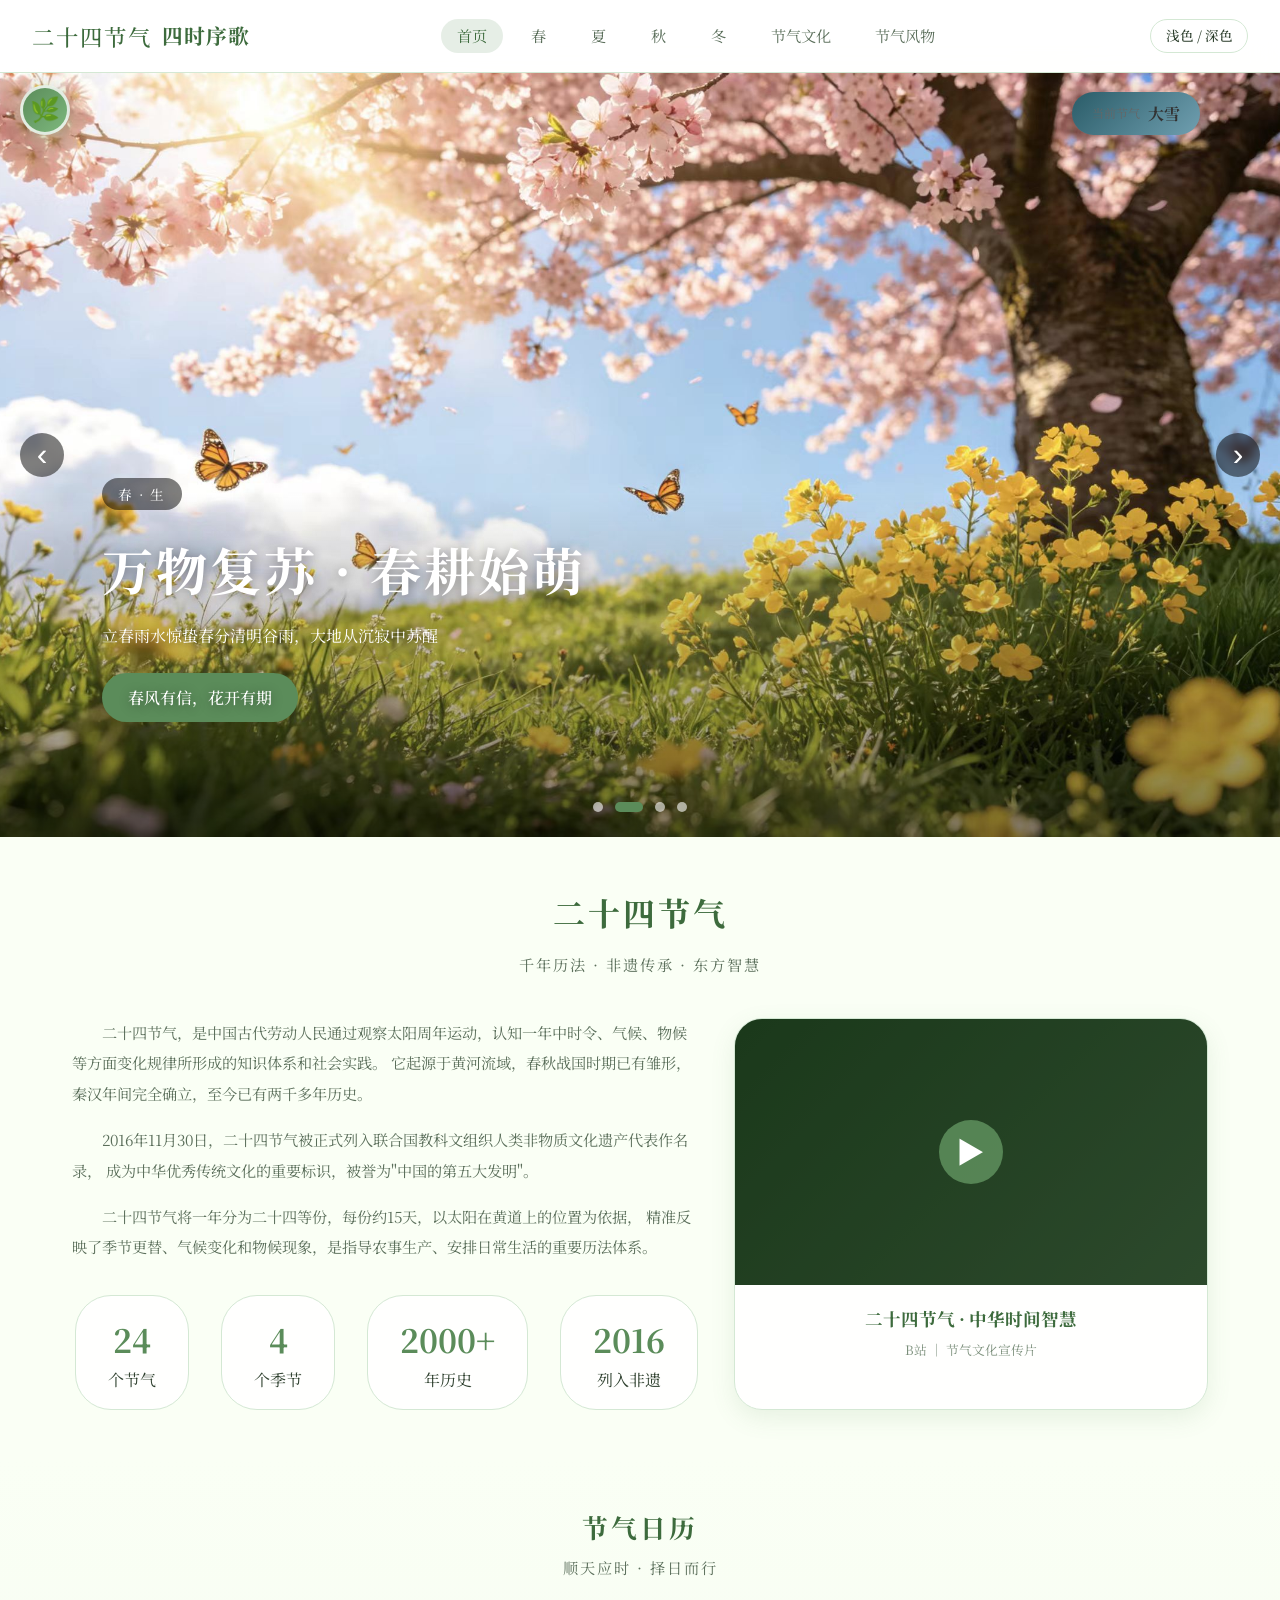
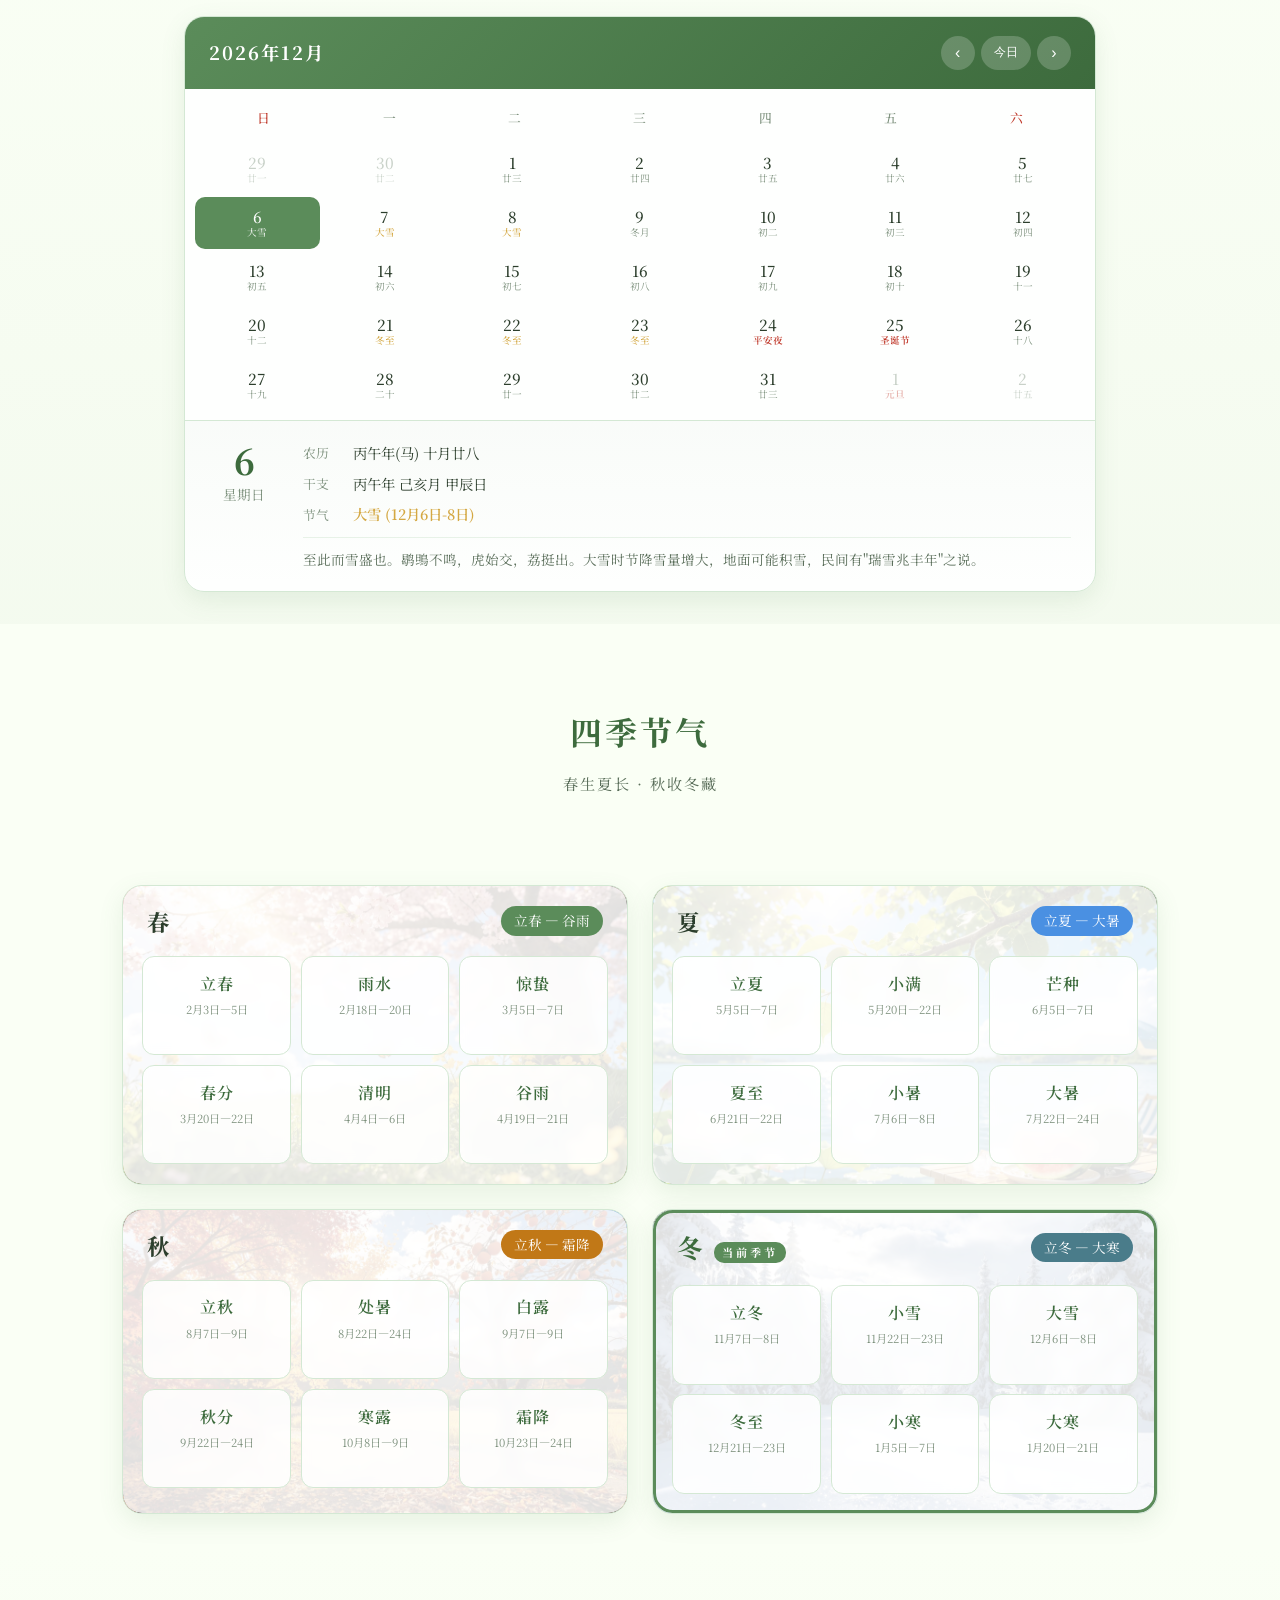
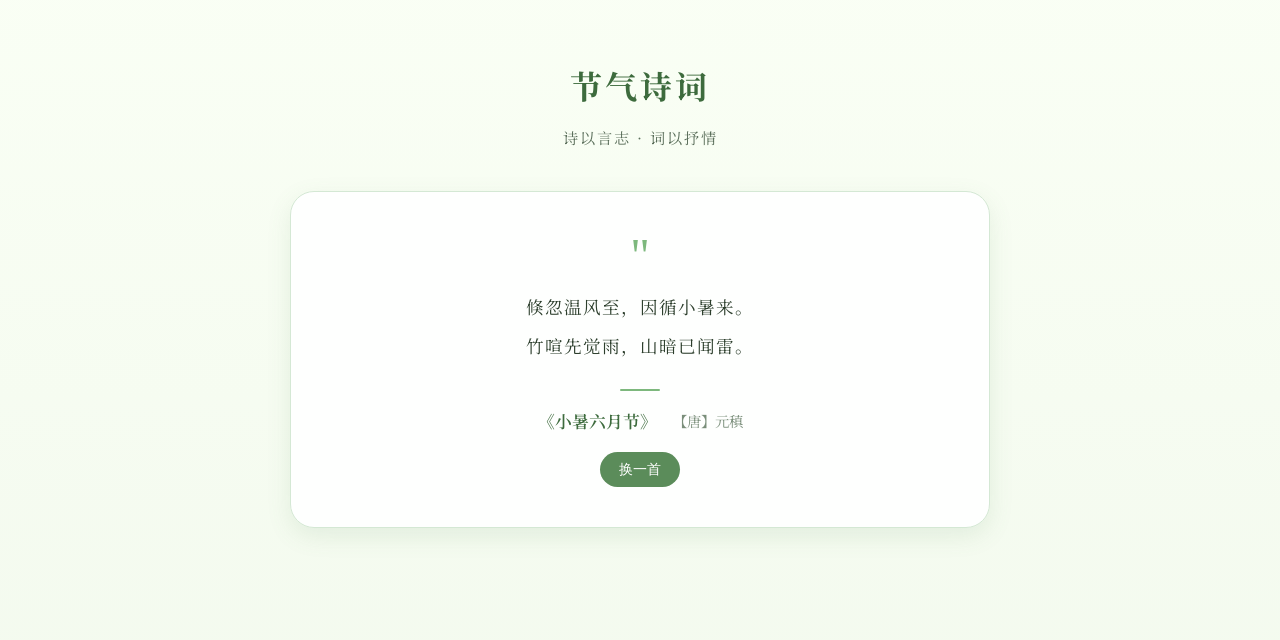
==== html/index.html @ 8a162dd3 "chore:二十四节气(整合)" ====
﻿<!DOCTYPE html>
<html lang="zh-CN">
<head>
  <meta charset="UTF-8">
  <meta name="viewport" content="width=device-width, initial-scale=1.0, viewport-fit=cover">
  <title>二十四节气 · 四时序歌</title>
  <meta name="description" content="二十四节气文化展示网站，传承中华节气智慧，探索春生夏长秋收冬藏的东方哲学。">
  <link href="https://fonts.googleapis.com/css2?family=Noto+Serif+SC:wght@400;500;600;700&display=swap" rel="stylesheet">
  <style>
    /* ========== 全局变量 & 重置 ========== */
    *{margin:0;padding:0;box-sizing:border-box}
    :root{
      --bg:#FAFFF5;--bg2:#FFFFFF;--bg-card:rgba(255,255,255,0.92);
      --text:#2C3E2C;--text2:#5A6E5A;--text3:#7A8E7A;
      --border:#D4E8D4;--green:#5B8C5A;--green-d:#3D6B3D;--green-l:#7DB87D;
      --pink:#F5C6C6;--gold:#D4A843;
      --shadow:0 8px 24px rgba(91,140,90,0.12);--shadow2:0 12px 32px rgba(91,140,90,0.18);
      --nav-bg:rgba(255,255,255,0.92);--footer-bg:#2C5E2C;
      --spring:#5B8C5A;--summer:#4A90E2;--autumn:#C17817;--winter:#4A7C8A;
    }
    body{font-family:"Noto Serif SC","STSong","SimSun",serif;background:var(--bg);color:var(--text);line-height:1.7;overflow-x:hidden;transition:background .3s,color .2s}
    ::-webkit-scrollbar{width:6px}
    ::-webkit-scrollbar-track{background:var(--border)}
    ::-webkit-scrollbar-thumb{background:var(--green);border-radius:8px}

    /* ========== 导航栏 ========== */
    .main-nav{position:fixed;top:0;left:0;right:0;z-index:1000;background:var(--nav-bg);backdrop-filter:blur(20px);border-bottom:1px solid var(--border);transition:all .3s}
    .main-nav.scrolled{box-shadow:var(--shadow);background:var(--bg-card)}
    .nav-container{max-width:1280px;margin:0 auto;padding:0 2rem;display:flex;align-items:center;justify-content:space-between;height:72px}
    .nav-logo{display:flex;align-items:center;gap:.6rem;text-decoration:none;font-weight:700;font-size:1.3rem;color:var(--green-d)}
    .nav-logo-icon{font-size:1.4rem;font-weight:500;letter-spacing:2px}
    .nav-logo-text{letter-spacing:1px}
    .nav-links{display:flex;list-style:none;gap:.8rem;align-items:center}
    .nav-links a{text-decoration:none;color:var(--text2);padding:.4rem 1rem;border-radius:40px;font-size:.95rem;transition:.2s}
    .nav-links a:hover,.nav-links a.active{background:rgba(91,140,90,0.15);color:var(--green-d)}
    .theme-toggle{background:var(--bg2);border:1px solid var(--border);border-radius:40px;padding:.3rem .9rem;cursor:pointer;font-size:.85rem;display:flex;gap:6px;transition:.2s;margin-left:.5rem;font-weight:500}
    .theme-toggle:hover{transform:scale(1.02);background:var(--green);color:#fff}
    .nav-toggle{display:none;flex-direction:column;gap:5px;cursor:pointer}
    .nav-toggle span{width:25px;height:2px;background:var(--text);border-radius:2px}

    /* ========== 轮播区 ========== */
    .hero-banner{position:relative;margin-top:72px;width:100%;height:85vh;min-height:550px;overflow:hidden}
    .hero-slides{position:relative;width:100%;height:100%}
    .hero-slide{position:absolute;top:0;left:0;width:100%;height:100%;opacity:0;visibility:hidden;transition:opacity .8s cubic-bezier(.2,.9,.4,1.1),visibility .8s;background-size:cover;background-position:center 30%;background-repeat:no-repeat}
    .hero-slide.active{opacity:1;visibility:visible;z-index:1}
    .hero-slide::after{content:'';position:absolute;bottom:0;left:0;right:0;height:45%;background:linear-gradient(to top,rgba(0,0,0,.5),transparent);pointer-events:none}
    .hero-slide-content{position:absolute;bottom:15%;left:8%;z-index:3;max-width:600px;color:#fff;text-shadow:0 2px 12px rgba(0,0,0,.4)}

    /* 轮播图季节特色入场动画 */
    .hero-slide.active .hero-slide-content {
      animation: slideUpIn 0.8s ease forwards;
    }
    .hero-slide.active .hero-season-tag {
      animation: fadeSlideDown 0.6s ease 0.2s forwards;
      opacity: 0;
    }
    .hero-slide.active .hero-title {
      animation: fadeSlideUp 0.7s ease 0.3s forwards;
      opacity: 0;
      transform: translateY(30px);
    }
    .hero-slide.active .hero-desc {
      animation: fadeSlideUp 0.7s ease 0.5s forwards;
      opacity: 0;
      transform: translateY(30px);
    }
    .hero-slide.active .hero-btn {
      animation: fadeSlideUp 0.7s ease 0.7s forwards;
      opacity: 0;
      transform: translateY(20px);
    }

    /* 当前节气徽章 */
    .hero-current-term {
      position: absolute;
      top: 20px;
      right: 80px;
      z-index: 10;
      background: rgba(255, 255, 255, 0.95);
      backdrop-filter: blur(10px);
      border-radius: 30px;
      padding: 8px 20px;
      box-shadow: 0 4px 20px rgba(0, 0, 0, 0.15);
      display: flex;
      align-items: center;
      gap: 8px;
      animation: termBadgePulse 3s ease-in-out infinite;
    }
    .hero-current-term-label {
      font-size: 12px;
      color: #666;
    }
    .hero-current-term-name {
      font-size: 16px;
      font-weight: 700;
      color: #333;
    }
    @keyframes termBadgePulse {
      0%, 100% { transform: scale(1); box-shadow: 0 4px 20px rgba(0, 0, 0, 0.15); }
      50% { transform: scale(1.03); box-shadow: 0 6px 30px rgba(91, 140, 90, 0.3); }
    }

    /* 季节特色入场动画关键帧 */
    @keyframes slideUpIn {
      from { opacity: 0; transform: translateY(50px); }
      to { opacity: 1; transform: translateY(0); }
    }
    @keyframes fadeSlideDown {
      from { opacity: 0; transform: translateY(-20px); }
      to { opacity: 1; transform: translateY(0); }
    }
    @keyframes fadeSlideUp {
      from { opacity: 0; transform: translateY(30px); }
      to { opacity: 1; transform: translateY(0); }
    }

    /* 春季幻灯片特效 */
    .hero-slide.spring-slide.active {
      animation: springFadeIn 1s ease forwards;
    }
    @keyframes springFadeIn {
      0% { filter: saturate(0.5) brightness(0.8); }
      100% { filter: saturate(1) brightness(1); }
    }

    /* 夏季幻灯片特效 */
    .hero-slide.summer-slide.active {
      animation: summerGlow 1s ease forwards;
    }
    @keyframes summerGlow {
      0% { filter: brightness(0.7) sepia(0.2); }
      100% { filter: brightness(1) sepia(0); }
    }

    /* 秋季幻灯片特效 */
    .hero-slide.autumn-slide.active {
      animation: autumnLeaves 1s ease forwards;
    }
    @keyframes autumnLeaves {
      0% { filter: saturate(0.6) contrast(1.1); }
      100% { filter: saturate(1.1) contrast(1); }
    }

    /* 冬季幻灯片特效 */
    .hero-slide.winter-slide.active {
      animation: winterSnow 1s ease forwards;
    }
    @keyframes winterSnow {
      0% { filter: brightness(0.7) saturate(0.5) hue-rotate(10deg); }
      100% { filter: brightness(1) saturate(0.9) hue-rotate(0deg); }
    }

    .hero-season-tag{background:rgba(0,0,0,.5);backdrop-filter:blur(8px);display:inline-block;padding:.3rem 1rem;border-radius:40px;font-size:.85rem;letter-spacing:2px;margin-bottom:1rem}
    .hero-title{font-size:3.2rem;font-weight:700;margin-bottom:.5rem;letter-spacing:3px}
    .hero-desc{font-size:1rem;margin-bottom:1.5rem;opacity:.9}
    .hero-btn{background:var(--green);color:#fff;border:none;padding:.7rem 1.6rem;border-radius:40px;text-decoration:none;display:inline-block;font-weight:500;transition:.2s}
    .hero-btn:hover{background:var(--green-d);transform:translateY(-2px)}
    .hero-arrow{position:absolute;top:50%;transform:translateY(-50%);background:rgba(0,0,0,.5);backdrop-filter:blur(4px);border:none;color:#fff;width:44px;height:44px;border-radius:50%;font-size:2rem;cursor:pointer;z-index:10;transition:.2s}
    .hero-arrow-prev{left:20px}
    .hero-arrow-next{right:20px}
    .hero-arrow:hover{background:var(--green);color:#fff}
    .hero-dots{position:absolute;bottom:25px;left:50%;transform:translateX(-50%);display:flex;gap:12px;z-index:10}
    .dot{width:10px;height:10px;background:rgba(255,255,255,.6);border-radius:50%;cursor:pointer;transition:.2s}
    .dot.active{background:var(--green);width:28px;border-radius:10px}

    /* ========== 通用 ========== */
    .section-container{max-width:1200px;margin:0 auto;padding:3rem 2rem}
    .section-title{font-size:2rem;text-align:center;color:var(--green-d);margin-bottom:.8rem;letter-spacing:3px}
    .section-subtitle{text-align:center;color:var(--text2);margin-bottom:2.5rem;letter-spacing:2px;font-size:.95rem}

    /* ========== 二十四节气总述 + 视频卡片布局（从首页1.html整合） ========== */
    .intro-wrapper {
      display: flex;
      flex-wrap: wrap;
      gap: 2rem;
      align-items: stretch;
    }
    .intro-text-block {
      flex: 1.2;
      min-width: 250px;
    }
    .intro-text {
      color: var(--text2);
      line-height: 2;
      font-size: 0.95rem;
      margin-bottom: 1rem;
      text-indent: 2em;
    }
    .intro-stats {
      display: flex;
      justify-content: center;
      gap: 2rem;
      margin-top: 2rem;
      flex-wrap: wrap;
    }
    .stat-item {
      text-align: center;
      background: var(--bg-card);
      padding: 1rem 2rem;
      border-radius: 36px;
      border: 1px solid var(--border);
    }
    .stat-number {
      font-size: 2rem;
      font-weight: 700;
      color: var(--green);
      display: block;
    }
    .intro-video-card {
      flex: 0.9;
      min-width: 280px;
      background: var(--bg-card);
      border-radius: 28px;
      border: 1px solid var(--border);
      overflow: hidden;
      box-shadow: var(--shadow);
      transition: transform 0.3s;
    }
    .intro-video-card:hover {
      transform: translateY(-5px);
      box-shadow: var(--shadow2);
    }
    .video-cover {
      position: relative;
      width: 100%;
      padding-top: 56.25%; /* 16:9 */
      background: linear-gradient(135deg, #2C5E2C, #4A7A49);
      cursor: pointer;
      overflow: hidden;
    }
    .video-play-overlay {
      position: absolute;
      top: 0;
      left: 0;
      width: 100%;
      height: 100%;
      background: rgba(0, 0, 0, 0.4);
      display: flex;
      align-items: center;
      justify-content: center;
      transition: 0.3s;
      cursor: pointer;
    }
    .video-play-icon {
      width: 64px;
      height: 64px;
      background: rgba(91, 140, 90, 0.9);
      border-radius: 50%;
      display: flex;
      align-items: center;
      justify-content: center;
      font-size: 1.8rem;
      color: white;
      transition: 0.2s;
    }
    .video-play-overlay:hover .video-play-icon {
      transform: scale(1.1);
      background: var(--green);
    }
    .video-info {
      padding: 1.2rem;
      text-align: center;
    }
    .video-info h4 {
      font-size: 1.1rem;
      color: var(--green-d);
      margin-bottom: 0.3rem;
    }
    .video-info p {
      font-size: 0.8rem;
      color: var(--text3);
    }

    /* ========== 日历区 ========== */
    .calendar-section{background:linear-gradient(180deg,var(--bg) 0%,rgba(91,140,90,.04) 100%);padding:2rem 0}
    .calendar-wrapper{max-width:960px;margin:0 auto;padding:0 1.5rem}
    .calendar-card{background:var(--bg-card);border-radius:20px;border:1px solid var(--border);box-shadow:var(--shadow);overflow:hidden}
    .calendar-header{display:flex;align-items:center;justify-content:space-between;padding:1.2rem 1.5rem;background:linear-gradient(135deg,var(--green),var(--green-d));color:#fff}
    .calendar-header h3{font-size:1.15rem;letter-spacing:2px;cursor:pointer}
    .calendar-nav{display:flex;gap:.4rem;align-items:center}
    .calendar-nav button{background:rgba(255,255,255,.2);border:none;color:#fff;width:34px;height:34px;border-radius:50%;cursor:pointer;font-size:1rem;transition:.2s}
    .calendar-nav button:hover{background:rgba(255,255,255,.35)}
    .calendar-nav .today-btn{font-size:.75rem;width:auto;padding:0 .8rem;border-radius:20px}
    .calendar-weekdays{display:grid;grid-template-columns:repeat(7,1fr);padding:.8rem 1rem .3rem}
    .calendar-weekdays span{text-align:center;font-size:.8rem;color:var(--text3);font-weight:500;padding:.3rem 0}
    .calendar-weekdays span.weekend{color:#c0392b}
    .calendar-days{display:grid;grid-template-columns:repeat(7,1fr);padding:.3rem .6rem .6rem;gap:2px}
    .cal-day{text-align:center;padding:.35rem .1rem;border-radius:10px;cursor:pointer;transition:all .15s;position:relative;min-height:52px;display:flex;flex-direction:column;align-items:center;justify-content:center;gap:1px}
    .cal-day:hover{background:rgba(91,140,90,.08)}
    .cal-day.other-month{opacity:.4}
    .cal-day.other-month .day-num{color:var(--text3)}
    .cal-day.selected{background:var(--green);color:#fff;border-radius:10px}
    .cal-day.selected .day-lunar,.cal-day.selected .day-festival,.cal-day.selected .day-term-label{color:rgba(255,255,255,.85)!important}
    .cal-day.today:not(.selected){background:rgba(91,140,90,.12);border:1.5px solid var(--green);border-radius:10px}
    .cal-day .day-num{font-size:.95rem;line-height:1.2;font-weight:500}
    .cal-day .day-lunar{font-size:.6rem;color:var(--text3);line-height:1;white-space:nowrap;max-width:100%;overflow:hidden;text-overflow:ellipsis}
    .cal-day .day-festival{font-size:.6rem;color:#c0392b;font-weight:600;line-height:1;white-space:nowrap}
    .cal-day .day-term-label{font-size:.6rem;color:var(--gold);font-weight:500;line-height:1;white-space:nowrap}
    .cal-day .day-rest{position:absolute;top:2px;right:4px;font-size:.5rem;color:#c0392b;font-weight:700}
    .cal-day.selected .day-rest{color:rgba(255,255,255,.9)}

    /* 年份选择面板 */
    .year-panel{display:none;padding:1rem;background:var(--bg-card)}
    .year-panel.show{display:block}
    .year-panel-header{display:flex;align-items:center;justify-content:space-between;margin-bottom:.8rem}
    .year-panel-header span{font-size:1rem;font-weight:600;color:var(--green-d)}
    .year-panel-header button{background:var(--bg2);border:1px solid var(--border);border-radius:8px;padding:.2rem .6rem;cursor:pointer;color:var(--text2);font-size:.85rem;transition:.2s}
    .year-panel-header button:hover{background:var(--green);color:#fff;border-color:var(--green)}
    .year-grid{display:grid;grid-template-columns:repeat(6,1fr);gap:6px}
    .year-cell{text-align:center;padding:.5rem .2rem;border-radius:8px;cursor:pointer;font-size:.9rem;color:var(--text2);transition:.15s;border:1px solid transparent}
    .year-cell:hover{background:rgba(91,140,90,.1);border-color:var(--border)}
    .year-cell.current{background:var(--green);color:#fff;font-weight:600}
    .year-cell.selected-year{border-color:var(--green);color:var(--green-d);font-weight:600}

    /* 日期详情面板 */
    .date-detail{border-top:1px solid var(--border);padding:1.2rem 1.5rem;background:linear-gradient(180deg,rgba(91,140,90,.03),transparent);display:flex;gap:1.5rem;align-items:flex-start}
    .date-detail-left{flex-shrink:0;text-align:center;min-width:70px}
    .date-detail-day{font-size:2.2rem;font-weight:700;color:var(--green-d);line-height:1.1}
    .date-detail-weekday{font-size:.85rem;color:var(--text3);margin-top:.2rem}
    .date-detail-right{flex:1;min-width:0}
    .date-detail-row{display:flex;align-items:center;gap:.5rem;margin-bottom:.4rem;font-size:.9rem;color:var(--text2)}
    .date-detail-row:last-child{margin-bottom:0}
    .detail-label{color:var(--text3);font-size:.8rem;flex-shrink:0;min-width:42px}
    .detail-value{color:var(--text);font-size:.9rem}
    .detail-value.festival-val{color:#c0392b;font-weight:600}
    .detail-value.term-val{color:var(--gold);font-weight:600}
    .detail-divider{width:100%;height:1px;background:var(--border);margin:.6rem 0;opacity:.5}
    .detail-desc{font-size:.85rem;color:var(--text2);line-height:1.8;margin-top:.3rem}

    /* 节气详情弹窗 */
    .term-popup-overlay{position:fixed;top:0;left:0;right:0;bottom:0;background:rgba(0,0,0,.5);z-index:2000;display:none;align-items:center;justify-content:center;backdrop-filter:blur(4px)}
    .term-popup-overlay.show{display:flex}
    .term-popup{background:var(--bg2);border-radius:20px;max-width:500px;width:90%;padding:2rem;position:relative;box-shadow:0 20px 60px rgba(0,0,0,.2);animation:popIn .3s ease}
    @keyframes popIn{from{opacity:0;transform:scale(.9) translateY(20px)}to{opacity:1;transform:scale(1) translateY(0)}}
    .term-popup-close{position:absolute;top:.8rem;right:1.2rem;background:none;border:none;font-size:1.4rem;cursor:pointer;color:var(--text3);transition:.2s}
    .term-popup-close:hover{color:var(--text);transform:rotate(90deg)}
    .term-popup h3{font-size:1.5rem;color:var(--green-d);margin-bottom:.4rem;letter-spacing:2px}
    .term-popup .term-date{color:var(--text3);font-size:.85rem;margin-bottom:.8rem}
    .term-popup .term-desc{color:var(--text2);line-height:1.9;font-size:.95rem;margin-bottom:1rem}
    .term-popup .term-season-tag{display:inline-block;padding:.2rem .7rem;border-radius:20px;font-size:.8rem;margin-bottom:.8rem}
    .term-popup .term-season-tag.spring{background:rgba(91,140,90,.12);color:var(--spring)}
    .term-popup .term-season-tag.summer{background:rgba(74,144,226,.12);color:var(--summer)}
    .term-popup .term-season-tag.autumn{background:rgba(193,120,23,.12);color:var(--autumn)}
    .term-popup .term-season-tag.winter{background:rgba(74,124,138,.12);color:var(--winter)}

    /* ========== 四季节气区 ========== */
    .seasons-section{padding:2rem 0;background:var(--bg)}
    .seasons-grid{display:grid;grid-template-columns:repeat(2,1fr);gap:1.5rem;max-width:1100px;margin:0 auto;padding:0 2rem}
    .season-box{border-radius:20px;border:1px solid var(--border);overflow:hidden;box-shadow:var(--shadow);transition:transform .3s,box-shadow .3s;position:relative;background-size:cover;background-position:center;opacity:0;transform:translateY(40px);transition:opacity 0.8s ease,transform 0.8s ease,box-shadow 0.3s}
    .season-box.animate{opacity:1;transform:translateY(0)}
    .season-box.spring-box{animation-delay:0.1s}
    .season-box.summer-box{animation-delay:0.3s}
    .season-box.autumn-box{animation-delay:0.5s}
    .season-box.winter-box{animation-delay:0.7s}
    .season-box:hover{transform:translateY(-4px);box-shadow:var(--shadow2)}
    .season-box::before{content:'';position:absolute;top:0;left:0;right:0;bottom:0;background:rgba(255,255,255,.88);z-index:1}
    .season-box>*{position:relative;z-index:2}
    .season-box.spring-box{background-image:url('../images/spring/春.jpg')}
.season-box.summer-box{background-image:url('../images/summer/夏.jpg')}
.season-box.autumn-box{background-image:url('../images/autumn/秋.jpg')}
.season-box.winter-box{background-image:url('../images/winter/冬.jpg')}

    /* 当前季节卡片高亮效果 */
    .season-box.current-season::after{content:'';position:absolute;top:0;left:0;right:0;bottom:0;border:3px solid var(--green);border-radius:20px;z-index:3;animation:pulse-border 2s ease-in-out infinite}
    @keyframes pulse-border{0%,100%{opacity:0.5}50%{opacity:1}}
    .season-box.current-season{transform:translateY(0);opacity:1}
    .season-box.current-season .season-box-header h3{font-size:1.6rem;color:var(--green-d)}
    .season-box-header{padding:1rem 1.5rem;display:flex;align-items:center;justify-content:space-between}
    .season-box-header h3{font-size:1.4rem;letter-spacing:3px}
    .season-box-header .season-label{font-size:.85rem;padding:.2rem .8rem;border-radius:20px;color:#fff}
    .season-box-header .season-label.spring{background:var(--spring)}
    .season-box-header .season-label.summer{background:var(--summer)}
    .season-box-header .season-label.autumn{background:var(--autumn)}
    .season-box-header .season-label.winter{background:var(--winter)}
    .season-terms-grid{display:grid;grid-template-columns:repeat(3,1fr);gap:.6rem;padding:0 1.2rem 1.2rem}
    .term-entry{background:rgba(255,255,255,.85);border:1px solid var(--border);border-radius:12px;padding:.8rem .5rem;text-align:center;cursor:pointer;transition:all .3s;text-decoration:none;color:var(--text);display:block;backdrop-filter:blur(4px)}
    .term-entry:hover{transform:translateY(-2px);box-shadow:0 4px 12px rgba(91,140,90,.12);border-color:var(--green-l);background:rgba(255,255,255,.95)}
    .term-entry .term-name{font-size:1rem;font-weight:600;color:var(--green-d);margin-bottom:.2rem;letter-spacing:1px}
    .term-entry .term-date-small{font-size:.7rem;color:var(--text3)}
    .term-entry .play-hint{font-size:.65rem;color:var(--green);margin-top:.3rem;opacity:0;transition:opacity .2s}
    .term-entry:hover .play-hint{opacity:1}

    /* ========== 诗词区 ========== */
    .poetry-section{padding:4rem 0;background:linear-gradient(180deg,var(--bg) 0%,rgba(91,140,90,.04) 100%)}
    .poetry-card{background:var(--bg-card);border-radius:24px;padding:2.5rem;max-width:700px;margin:0 auto;text-align:center;border:1px solid var(--border);box-shadow:var(--shadow);position:relative}
    .poetry-quote{font-size:3rem;color:var(--green-l);line-height:1;margin-bottom:.5rem;font-family:Georgia,serif}
    .poetry-content{margin-bottom:1.5rem}
    .poem-line{font-size:1.1rem;color:var(--text);line-height:2.2;letter-spacing:1px}
    .poetry-info{display:flex;justify-content:center;gap:1rem;align-items:center;margin-bottom:1rem}
    .poem-title-display{font-size:1.05rem;color:var(--green-d);font-weight:600}
    .poem-author-display{font-size:.9rem;color:var(--text3)}
    .poetry-divider{width:40px;height:2px;background:var(--green-l);margin:0 auto 1rem;border-radius:2px}
    .poetry-refresh{background:var(--green);border:none;padding:.5rem 1.2rem;border-radius:40px;color:#fff;cursor:pointer;font-size:.9rem;transition:.2s}
    .poetry-refresh:hover{background:var(--green-d);transform:translateY(-2px)}

    /* ========== 回到顶部 ========== */
    .back-to-top{position:fixed;bottom:2rem;right:2rem;width:48px;height:48px;background:var(--green);border-radius:50%;border:none;color:#fff;font-size:1.5rem;cursor:pointer;opacity:0;visibility:hidden;transition:.2s;z-index:99}
    .back-to-top.visible{opacity:1;visibility:visible}

    /* ========== 响应式 ========== */
    @media(max-width:768px){
      .nav-links{display:none;flex-direction:column;position:absolute;top:72px;left:0;right:0;background:var(--bg-card);backdrop-filter:blur(20px);padding:1rem;border-bottom:1px solid var(--border)}
      .nav-links.open{display:flex}
      .nav-toggle{display:flex}
      .hero-title{font-size:2rem}
      .hero-slide-content{bottom:10%;left:5%}
      .seasons-grid{grid-template-columns:1fr;padding:0 1rem}
      .season-terms-grid{grid-template-columns:repeat(2,1fr)}
      .section-container{padding:2rem 1rem}
      .intro-wrapper{flex-direction:column}
    }
    @media(max-width:480px){
      .season-terms-grid{grid-template-columns:1fr 1fr}
      .calendar-days{padding:.5rem .8rem 1rem}
      .cal-day{padding:.4rem .1rem;font-size:.85rem}
    }
    .visible{opacity:1!important;transform:translateY(0)!important}
    .season-box,.term-entry{opacity:0;transform:translateY(30px);transition:opacity .6s,transform .4s}

    /* ========== 左上角季节导航 ========== */
    .top-left-nav {
      position: fixed;
      top: 85px;
      left: 20px;
      z-index: 999;
      display: flex;
      flex-direction: column;
      gap: 8px;
    }
    .top-left-nav-trigger {
      width: 50px;
      height: 50px;
      border-radius: 50%;
      background: linear-gradient(135deg, #5B8C5A, #7DB87D);
      border: 3px solid rgba(255,255,255,0.8);
      box-shadow: 0 4px 20px rgba(91,140,90,0.4);
      cursor: pointer;
      display: flex;
      align-items: center;
      justify-content: center;
      font-size: 24px;
      transition: all 0.4s cubic-bezier(0.175, 0.885, 0.32, 1.275);
      animation: leftNavPulseIndex 3s ease-in-out infinite;
    }
    .top-left-nav-trigger:hover {
      transform: scale(1.15) rotate(-10deg);
      box-shadow: 0 8px 35px rgba(91,140,90,0.6);
    }
    @keyframes leftNavPulseIndex {
      0%, 100% { box-shadow: 0 4px 20px rgba(91,140,90,0.4); }
      50% { box-shadow: 0 4px 30px rgba(91,140,90,0.7); }
    }
    .top-left-nav-menu {
      display: flex;
      flex-direction: column;
      gap: 6px;
      max-width: 0;
      overflow: hidden;
      transition: max-width 0.5s cubic-bezier(0.4, 0, 0.2, 1), opacity 0.3s ease;
      opacity: 0;
    }
    .top-left-nav-menu.show {
      max-width: 200px;
      opacity: 1;
    }
    .top-left-nav-item {
      background: rgba(255, 255, 255, 0.95);
      backdrop-filter: blur(10px);
      border-radius: 25px;
      padding: 10px 18px;
      text-decoration: none;
      color: #3D6B3D;
      font-size: 14px;
      font-weight: 600;
      box-shadow: 0 3px 15px rgba(0,0,0,0.1);
      transition: all 0.3s ease;
      display: flex;
      align-items: center;
      gap: 8px;
      white-space: nowrap;
      transform: translateX(-20px);
    }
    .top-left-nav-menu.show .top-left-nav-item {
      transform: translateX(0);
    }
    .top-left-nav-menu.show .top-left-nav-item:nth-child(1) { transition-delay: 0.05s; }
    .top-left-nav-menu.show .top-left-nav-item:nth-child(2) { transition-delay: 0.1s; }
    .top-left-nav-menu.show .top-left-nav-item:nth-child(3) { transition-delay: 0.15s; }
    .top-left-nav-menu.show .top-left-nav-item:nth-child(4) { transition-delay: 0.2s; }
    .top-left-nav-menu.show .top-left-nav-item:nth-child(5) { transition-delay: 0.25s; }
    .top-left-nav-menu.show .top-left-nav-item:nth-child(6) { transition-delay: 0.3s; }
    .top-left-nav-menu.show .top-left-nav-item:nth-child(7) { transition-delay: 0.35s; }
    .top-left-nav-item:hover {
      background: linear-gradient(135deg, #5B8C5A, #7DB87D);
      color: #fff;
      transform: translateX(5px) !important;
      box-shadow: 0 5px 20px rgba(91,140,90,0.3);
    }
    .top-left-nav-item.active {
      background: linear-gradient(135deg, #5B8C5A, #7DB87D);
      color: #fff;
    }
    .top-left-nav-hint {
      font-size: 10px;
      color: #5B8C5A;
      text-align: center;
      opacity: 0;
      transition: opacity 0.3s ease;
      white-space: nowrap;
      margin-top: 4px;
    }
    .top-left-nav-trigger:hover + .top-left-nav-menu + .top-left-nav-hint,
    .top-left-nav-menu.show ~ .top-left-nav-hint {
      opacity: 0.7;
    }
  </style>
</head>
<body>

  <!-- ========== 左上角季节导航 ========== -->
  <div class="top-left-nav">
    <button class="top-left-nav-trigger" onclick="toggleTopLeftNav()" title="导航菜单">🌿</button>
    <div class="top-left-nav-menu" id="topLeftNavMenu">
      <a href="index.html" class="top-left-nav-item active">🏠 首页总览</a>
      <a href="spring.html" class="top-left-nav-item">🌸 春季详情</a>
      <a href="summer.html" class="top-left-nav-item">☀️ 夏季详情</a>
      <a href="autumn.html" class="top-left-nav-item">🍂 秋季详情</a>
      <a href="winter.html" class="top-left-nav-item">❄️ 冬季详情</a>
      <a href="culture.html" class="top-left-nav-item">📚 节气文化</a>
      <a href="scenery.html" class="top-left-nav-item">🏞️ 节气风物</a>
    </div>
    <span class="top-left-nav-hint">点击展开</span>
  </div>
  <script>
    function toggleTopLeftNav() {
      const menu = document.getElementById('topLeftNavMenu');
      const hint = menu.parentElement.querySelector('.top-left-nav-hint');
      menu.classList.toggle('show');
      hint.textContent = menu.classList.contains('show') ? '点击收起' : '点击展开';
    }
  </script>

<!-- 导航栏（原index.html） -->
<nav class="main-nav" id="mainNav">
  <div class="nav-container">
    <a href="index.html" class="nav-logo">
      <span class="nav-logo-icon">二十四节气</span>
      <span class="nav-logo-text">四时序歌</span>
    </a>
    <ul class="nav-links" id="navLinks">
      <li><a href="index.html" class="active">首页</a></li>
      <li><a href="spring.html">春</a></li>
      <li><a href="summer.html">夏</a></li>
      <li><a href="autumn.html">秋</a></li>
      <li><a href="winter.html">冬</a></li>
      <li><a href="culture.html">节气文化</a></li>
      <li><a href="scenery.html">节气风物</a></li>
    </ul>
    <div style="display:flex;align-items:center;gap:12px">
      <div class="theme-toggle" id="themeToggle">浅色 / 深色</div>
      <div class="nav-toggle" id="navToggle"><span></span><span></span><span></span></div>
    </div>
  </div>
</nav>

<!-- 轮播区（原index.html，保持四张图片） -->
<section class="hero-banner">
  <div class="hero-slides" id="heroSlides">
    <div class="hero-slide active spring-slide" style="background-image:url('../images/spring/春.jpg')">
      <div class="hero-slide-content"><span class="hero-season-tag">春 · 生</span><h1 class="hero-title">万物复苏 · 春耕始萌</h1><p class="hero-desc">立春雨水惊蛰春分清明谷雨，大地从沉寂中苏醒</p><a href="https://www.bilibili.com/video/BV1n46nBoE2C?t=42.3" target="_blank" class="hero-btn">春风有信，花开有期</a></div>
    </div>
    <div class="hero-slide summer-slide" style="background-image:url('../images/summer/夏.jpg')">
      <div class="hero-slide-content"><span class="hero-season-tag">夏 · 长</span><h1 class="hero-title">万物繁茂 · 暑气渐盛</h1><p class="hero-desc">立夏小满芒种夏至小暑大暑，生命蓬勃生长</p><a href="https://www.bilibili.com/video/BV15TmjYFEzG?t=25.0" target="_blank" class="hero-btn">蝉鸣入夏，风遇晴光</a></div>
    </div>
    <div class="hero-slide autumn-slide" style="background-image:url('../images/autumn/秋.jpg')">
      <div class="hero-slide-content"><span class="hero-season-tag">秋 · 收</span><h1 class="hero-title">天高云淡 · 硕果丰收</h1><p class="hero-desc">立秋处暑白露秋分寒露霜降，收获满满</p><a href="https://www.bilibili.com/video/BV1Tu4y1e7GN?t=55.3" target="_blank" class="hero-btn">才感盛夏，忽而已秋</a></div>
    </div>
    <div class="hero-slide winter-slide" style="background-image:url('../images/winter/冬.jpg')">
      <div class="hero-slide-content"><span class="hero-season-tag">冬 · 藏</span><h1 class="hero-title">万物闭藏 · 休养生息</h1><p class="hero-desc">立冬小雪大雪冬至小寒大寒，静待春来</p><a href="https://www.bilibili.com/video/BV1AQ4y1S7Xn?t=128.2" target="_blank" class="hero-btn">冬雪为笺，岁月安暖</a></div>
    </div>
  </div>
  <!-- 当前节气徽章 -->
  <div class="hero-current-term" id="heroCurrentTerm">
    <span class="hero-current-term-label">当前节气</span>
    <span class="hero-current-term-name" id="currentTermName">加载中...</span>
  </div>
  <div class="hero-dots" id="heroDots"><span class="dot active"></span><span class="dot"></span><span class="dot"></span><span class="dot"></span></div>
  <button class="hero-arrow hero-arrow-prev" id="prevSlide">&#8249;</button>
  <button class="hero-arrow hero-arrow-next" id="nextSlide">&#8250;</button>
</section>

<!-- ========== 二十四节气总述 + 视频卡片（替换自首页1.html） ========== -->
<section class="intro-section" id="intro">
  <div class="section-container">
    <h2 class="section-title">二十四节气</h2>
    <p class="section-subtitle">千年历法 · 非遗传承 · 东方智慧</p>
    <div class="intro-wrapper">
      <!-- 左侧文字部分 -->
      <div class="intro-text-block">
        <p class="intro-text">
          二十四节气，是中国古代劳动人民通过观察太阳周年运动，认知一年中时令、气候、物候等方面变化规律所形成的知识体系和社会实践。
          它起源于黄河流域，春秋战国时期已有雏形，秦汉年间完全确立，至今已有两千多年历史。
        </p>
        <p class="intro-text">
          2016年11月30日，二十四节气被正式列入联合国教科文组织人类非物质文化遗产代表作名录，
          成为中华优秀传统文化的重要标识，被誉为"中国的第五大发明"。
        </p>
        <p class="intro-text">
          二十四节气将一年分为二十四等份，每份约15天，以太阳在黄道上的位置为依据，
          精准反映了季节更替、气候变化和物候现象，是指导农事生产、安排日常生活的重要历法体系。
        </p>
        <div class="intro-stats">
          <div class="stat-item"><span class="stat-number">24</span><span class="stat-label">个节气</span></div>
          <div class="stat-item"><span class="stat-number">4</span><span class="stat-label">个季节</span></div>
          <div class="stat-item"><span class="stat-number">2000+</span><span class="stat-label">年历史</span></div>
          <div class="stat-item"><span class="stat-number">2016</span><span class="stat-label">列入非遗</span></div>
        </div>
      </div>
      <!-- 右侧视频卡片 (B站风格) -->
      <div class="intro-video-card" id="introVideoCard">
        <div class="video-cover" id="introVideoCover" onclick="loadIntroVideo()">
          <div class="video-play-overlay">
            <div class="video-play-icon">▶</div>
          </div>
        </div>
        <div class="video-info">
          <h4>二十四节气 · 中华时间智慧</h4>
          <p>B站 ｜ 节气文化宣传片</p>
        </div>
        <div id="introVideoContainer" style="display: none; width: 100%; height: 0; padding-top: 56.25%; position: relative;"></div>
      </div>
    </div>
  </div>
</section>

<!-- 日历 + 每日节气（原index.html完整保留） -->
<section class="calendar-section">
  <div class="section-container" style="padding:1rem 2rem">
    <h2 class="section-title" style="font-size:1.6rem;margin-bottom:.3rem">节气日历</h2>
    <p class="section-subtitle" style="margin-bottom:1.2rem">顺天应时 · 择日而行</p>
  </div>
  <div class="calendar-wrapper">
    <div class="calendar-card">
      <div class="calendar-header">
        <h3 id="calTitle" title="点击选择年份">2026年6月</h3>
        <div class="calendar-nav">
          <button id="calPrev" title="上个月">&#8249;</button>
          <button id="calToday" class="today-btn" title="回到今天">今日</button>
          <button id="calNext" title="下个月">&#8250;</button>
        </div>
      </div>
      <!-- 年份选择面板 -->
      <div class="year-panel" id="yearPanel">
        <div class="year-panel-header">
          <span id="yearRangeLabel">2020 — 2035</span>
          <div style="display:flex;gap:.4rem">
            <button id="yearPrevRange">&#8249;</button>
            <button id="yearNextRange">&#8250;</button>
          </div>
        </div>
        <div class="year-grid" id="yearGrid"></div>
      </div>
      <div class="calendar-weekdays">
        <span class="weekend">日</span><span>一</span><span>二</span><span>三</span><span>四</span><span>五</span><span class="weekend">六</span>
      </div>
      <div class="calendar-days" id="calDays"></div>
      <!-- 日期详情面板 -->
      <div class="date-detail" id="dateDetail">
        <div class="date-detail-left">
          <div class="date-detail-day" id="detailDay">14</div>
          <div class="date-detail-weekday" id="detailWeekday">星期日</div>
        </div>
        <div class="date-detail-right" id="detailRight">
          <div class="date-detail-row"><span class="detail-label">农历</span><span class="detail-value" id="detailLunar">四月廿九</span></div>
          <div class="date-detail-row"><span class="detail-label">干支</span><span class="detail-value" id="detailGanzhi">丙午年 甲午月 己未日</span></div>
          <div class="date-detail-row" id="detailFestivalRow" style="display:none"><span class="detail-label">节日</span><span class="detail-value festival-val" id="detailFestival"></span></div>
          <div class="date-detail-row" id="detailTermRow" style="display:none"><span class="detail-label">节气</span><span class="detail-value term-val" id="detailTerm"></span></div>
          <div class="detail-divider" id="detailDivider" style="display:none"></div>
          <div class="detail-desc" id="detailDesc"></div>
        </div>
      </div>
    </div>
  </div>
</section>

<!-- 节气弹窗（原index.html） -->
<div class="term-popup-overlay" id="termPopup">
  <div class="term-popup">
    <button class="term-popup-close" id="termPopupClose">&#10005;</button>
    <span class="term-season-tag" id="popupSeasonTag">春季</span>
    <h3 id="popupTermName">立春</h3>
    <p class="term-date" id="popupTermDate">2月3日 — 5日</p>
    <p class="term-desc" id="popupTermDesc">立春，二十四节气之首，标志着春季的开始。</p>
  </div>
</div>

<!-- 四季节气（四大框 + 6个视频入口，原index.html） -->
<section class="seasons-section">
  <div class="section-container">
    <h2 class="section-title">四季节气</h2>
    <p class="section-subtitle">春生夏长 · 秋收冬藏</p>
  </div>
  <div class="seasons-grid" id="seasonGrid">
    <!-- 春 -->
    <div class="season-box spring-box">
      <div class="season-box-header">
        <h3>春</h3>
        <span class="season-label spring">立春 — 谷雨</span>
      </div>
      <div class="season-terms-grid">
        <div class="term-entry" data-video="https://www.bilibili.com/video/BV1Qx4y1Z79Z?t=12.3"><div class="term-name">立春</div><div class="term-date-small">2月3日—5日</div><div class="play-hint">点击观看视频</div></div>
        <div class="term-entry" data-video="https://www.bilibili.com/video/BV1g4421c7uJ?t=0.7"><div class="term-name">雨水</div><div class="term-date-small">2月18日—20日</div><div class="play-hint">点击观看视频</div></div>
        <div class="term-entry" data-video="https://www.bilibili.com/video/BV1cZ42117HC?t=2.0"><div class="term-name">惊蛰</div><div class="term-date-small">3月5日—7日</div><div class="play-hint">点击观看视频</div></div>
        <div class="term-entry" data-video="https://www.bilibili.com/video/BV1gK421v72J?t=0.5"><div class="term-name">春分</div><div class="term-date-small">3月20日—22日</div><div class="play-hint">点击观看视频</div></div>
        <div class="term-entry" data-video="https://www.bilibili.com/video/BV11D42157c9?t=0.6"><div class="term-name">清明</div><div class="term-date-small">4月4日—6日</div><div class="play-hint">点击观看视频</div></div>
        <div class="term-entry" data-video="https://www.bilibili.com/video/BV1sC411n7uT?t=0.6"><div class="term-name">谷雨</div><div class="term-date-small">4月19日—21日</div><div class="play-hint">点击观看视频</div></div>
      </div>
    </div>
    <!-- 夏 -->
    <div class="season-box summer-box">
      <div class="season-box-header">
        <h3>夏</h3>
        <span class="season-label summer">立夏 — 大暑</span>
      </div>
      <div class="season-terms-grid">
        <div class="term-entry" data-video="https://www.bilibili.com/video/BV1A142197gj?t=0.8"><div class="term-name">立夏</div><div class="term-date-small">5月5日—7日</div><div class="play-hint">点击观看视频</div></div>
        <div class="term-entry" data-video="https://www.bilibili.com/video/BV1oy411h7dk?t=0.9"><div class="term-name">小满</div><div class="term-date-small">5月20日—22日</div><div class="play-hint">点击观看视频</div></div>
        <div class="term-entry" data-video="https://www.bilibili.com/video/BV1US411N7Gs?t=0.5"><div class="term-name">芒种</div><div class="term-date-small">6月5日—7日</div><div class="play-hint">点击观看视频</div></div>
        <div class="term-entry" data-video="https://www.bilibili.com/video/BV18Z421M7Q1?t=0.6"><div class="term-name">夏至</div><div class="term-date-small">6月21日—22日</div><div class="play-hint">点击观看视频</div></div>
        <div class="term-entry" data-video="https://www.bilibili.com/video/BV16E421A7gD?t=0.5"><div class="term-name">小暑</div><div class="term-date-small">7月6日—8日</div><div class="play-hint">点击观看视频</div></div>
        <div class="term-entry" data-video="https://www.bilibili.com/video/BV1a142187PQ?t=139.6"><div class="term-name">大暑</div><div class="term-date-small">7月22日—24日</div><div class="play-hint">点击观看视频</div></div>
      </div>
    </div>
    <!-- 秋 -->
    <div class="season-box autumn-box">
      <div class="season-box-header">
        <h3>秋</h3>
        <span class="season-label autumn">立秋 — 霜降</span>
      </div>
      <div class="season-terms-grid">
        <div class="term-entry" data-video="https://www.bilibili.com/video/BV1ZU411U7qA?t=0.6"><div class="term-name">立秋</div><div class="term-date-small">8月7日—9日</div><div class="play-hint">点击观看视频</div></div>
        <div class="term-entry" data-video="https://www.bilibili.com/video/BV1YM4m1y7dA?t=0.7"><div class="term-name">处暑</div><div class="term-date-small">8月22日—24日</div><div class="play-hint">点击观看视频</div></div>
        <div class="term-entry" data-video="https://www.bilibili.com/video/BV1SVHQerEXi?t=0.5"><div class="term-name">白露</div><div class="term-date-small">9月7日—9日</div><div class="play-hint">点击观看视频</div></div>
        <div class="term-entry" data-video="https://www.bilibili.com/video/BV1rwtkeSE9s?t=0.8"><div class="term-name">秋分</div><div class="term-date-small">9月22日—24日</div><div class="play-hint">点击观看视频</div></div>
        <div class="term-entry" data-video="https://www.bilibili.com/video/BV1avxsejE3q?t=1.3"><div class="term-name">寒露</div><div class="term-date-small">10月8日—9日</div><div class="play-hint">点击观看视频</div></div>
        <div class="term-entry" data-video="https://www.bilibili.com/video/BV1LiyxYnEnf?t=0.9"><div class="term-name">霜降</div><div class="term-date-small">10月23日—24日</div><div class="play-hint">点击观看视频</div></div>
      </div>
    </div>
    <!-- 冬 -->
    <div class="season-box winter-box">
      <div class="season-box-header">
        <h3>冬</h3>
        <span class="season-label winter">立冬 — 大寒</span>
      </div>
      <div class="season-terms-grid">
        <div class="term-entry" data-video="https://www.bilibili.com/video/BV1owD5YvEuh?t=1.1"><div class="term-name">立冬</div><div class="term-date-small">11月7日—8日</div><div class="play-hint">点击观看视频</div></div>
        <div class="term-entry" data-video="https://www.bilibili.com/video/BV1cHUDYrEgc?t=1.1"><div class="term-name">小雪</div><div class="term-date-small">11月22日—23日</div><div class="play-hint">点击观看视频</div></div>
        <div class="term-entry" data-video="https://www.bilibili.com/video/BV1VtioYmET2?t=1.4"><div class="term-name">大雪</div><div class="term-date-small">12月6日—8日</div><div class="play-hint">点击观看视频</div></div>
        <div class="term-entry" data-video="https://www.bilibili.com/video/BV1X3kMYdEKo?t=1.0"><div class="term-name">冬至</div><div class="term-date-small">12月21日—23日</div><div class="play-hint">点击观看视频</div></div>
        <div class="term-entry" data-video="https://www.bilibili.com/video/BV1DD62YdEjE?t=2.8"><div class="term-name">小寒</div><div class="term-date-small">1月5日—7日</div><div class="play-hint">点击观看视频</div></div>
        <div class="term-entry" data-video="https://www.bilibili.com/video/BV1ZiwzeBEs1?t=1.3"><div class="term-name">大寒</div><div class="term-date-small">1月20日—21日</div><div class="play-hint">点击观看视频</div></div>
      </div>
    </div>
  </div>
</section>

<!-- 节气诗词（原index.html） -->
<section class="poetry-section">
  <div class="section-container">
    <h2 class="section-title">节气诗词</h2>
    <p class="section-subtitle">诗以言志 · 词以抒情</p>
    <div class="poetry-card">
      <div class="poetry-quote">"</div>
      <div class="poetry-content" id="poetryContent">
        <p class="poem-line">好雨知时节，当春乃发生。</p>
        <p class="poem-line">随风潜入夜，润物细无声。</p>
      </div>
      <div class="poetry-divider"></div>
      <div class="poetry-info">
        <span class="poem-title-display" id="poemTitle">《春夜喜雨》</span>
        <span class="poem-author-display" id="poemAuthor">【唐】杜甫</span>
      </div>
      <button class="poetry-refresh" id="refreshPoemBtn">换一首</button>
    </div>
  </div>
</section>

<button class="back-to-top" id="backToTop">^</button>

<script>
// ========== 轮播图（原index.html） ==========
// 根据季节自动调整幻灯片顺序 - 当前季节优先显示
function getCurrentSeason() {
  const month = new Date().getMonth() + 1; // 1-12
  if (month >= 3 && month <= 5) return 'spring';
  if (month >= 6 && month <= 8) return 'summer';
  if (month >= 9 && month <= 11) return 'autumn';
  return 'winter';
}

// 获取当前节气
function getCurrentSolarTerm() {
  const now = new Date();
  const year = now.getFullYear();
  const month = now.getMonth() + 1;
  const day = now.getDate();

  // 二十四节气日期（近似日期）
  const solarTerms = [
    { name: '小寒', date: [1, 5], season: 'winter' },
    { name: '大寒', date: [1, 20], season: 'winter' },
    { name: '立春', date: [2, 3], season: 'spring' },
    { name: '雨水', date: [2, 18], season: 'spring' },
    { name: '惊蛰', date: [3, 5], season: 'spring' },
    { name: '春分', date: [3, 20], season: 'spring' },
    { name: '清明', date: [4, 4], season: 'spring' },
    { name: '谷雨', date: [4, 19], season: 'spring' },
    { name: '立夏', date: [5, 5], season: 'summer' },
    { name: '小满', date: [5, 20], season: 'summer' },
    { name: '芒种', date: [6, 5], season: 'summer' },
    { name: '夏至', date: [6, 21], season: 'summer' },
    { name: '小暑', date: [7, 6], season: 'summer' },
    { name: '大暑', date: [7, 22], season: 'summer' },
    { name: '立秋', date: [8, 7], season: 'autumn' },
    { name: '处暑', date: [8, 22], season: 'autumn' },
    { name: '白露', date: [9, 7], season: 'autumn' },
    { name: '秋分', date: [9, 22], season: 'autumn' },
    { name: '寒露', date: [10, 8], season: 'autumn' },
    { name: '霜降', date: [10, 23], season: 'autumn' },
    { name: '立冬', date: [11, 7], season: 'winter' },
    { name: '小雪', date: [11, 22], season: 'winter' },
    { name: '大雪', date: [12, 6], season: 'winter' },
    { name: '冬至', date: [12, 21], season: 'winter' }
  ];

  // 计算当前是一年中的第几天
  const startOfYear = new Date(year, 0, 0);
  const diff = now - startOfYear;
  const dayOfYear = Math.floor(diff / (1000 * 60 * 60 * 24));

  // 计算当前节气的索引
  let currentTerm = solarTerms[0];
  let found = false;

  for (let i = 0; i < solarTerms.length; i++) {
    const term = solarTerms[i];
    let termDayOfYear;

    if (term.date[0] === 1) {
      termDayOfYear = getDayOfYear(year, term.date[0], term.date[1]);
    } else {
      termDayOfYear = getDayOfYear(year, term.date[0], term.date[1]);
    }

    if (dayOfYear < termDayOfYear) {
      if (i === 0) {
        currentTerm = solarTerms[solarTerms.length - 1];
      } else {
        currentTerm = solarTerms[i - 1];
      }
      found = true;
      break;
    }
  }

  if (!found) {
    currentTerm = solarTerms[solarTerms.length - 1];
  }

  return currentTerm;
}

// 计算某日期是一年中的第几天
function getDayOfYear(year, month, day) {
  const date = new Date(year, month - 1, day);
  const start = new Date(year, 0, 0);
  const diff = date - start;
  return Math.floor(diff / (1000 * 60 * 60 * 24));
}

// 显示当前节气
function displayCurrentTerm() {
  const term = getCurrentSolarTerm();
  const termNameEl = document.getElementById('currentTermName');
  if (termNameEl) {
    termNameEl.textContent = term.name;
  }

  // 根据季节调整徽章颜色
  const badge = document.getElementById('heroCurrentTerm');
  if (badge) {
    const seasonColors = {
      spring: 'linear-gradient(135deg, #5B8C5A, #7DB87D)',
      summer: 'linear-gradient(135deg, #4A90E2, #7CB0F2)',
      autumn: 'linear-gradient(135deg, #D4883A, #F5C542)',
      winter: 'linear-gradient(135deg, #2A5C68, #709FB0)'
    };
    badge.style.background = seasonColors[term.season];
    badge.style.color = '#fff';
  }

  console.log('🌿 当前节气: ' + term.name + ' | 季节: ' + term.season);
}

const seasonOrder = { spring: 0, summer: 1, autumn: 2, winter: 3 };
const currentSeason = getCurrentSeason();

let slideIndex = 0;
const slides = document.querySelectorAll('.hero-slide');
const dots = document.querySelectorAll('.dot');
let autoTimer;

// 重新排序幻灯片：当前季节优先
function reorderSlides() {
  const container = document.getElementById('heroSlides');
  const slideArray = Array.from(slides);
  const dotArray = Array.from(dots);
  
  // 计算偏移量：当前季节幻灯片的索引
  const offset = seasonOrder[currentSeason];
  
  // 重新排列幻灯片和圆点
  const reorderedSlides = [...slideArray.slice(offset), ...slideArray.slice(0, offset)];
  const reorderedDots = [...dotArray.slice(offset), ...dotArray.slice(0, offset)];
  
  // 清空并重新添加
  container.innerHTML = '';
  reorderedSlides.forEach((slide, i) => {
    container.appendChild(slide);
    if (i === 0) slide.classList.add('active');
    else slide.classList.remove('active');
  });
  
  // 更新圆点
  const dotsContainer = document.getElementById('heroDots');
  dotsContainer.innerHTML = '';
  reorderedDots.forEach((dot, i) => {
    dotsContainer.appendChild(dot);
    if (i === 0) dot.classList.add('active');
    else dot.classList.remove('active');
  });
}

// 页面加载时重排序
reorderSlides();

// 更新slides和dots引用
const updatedSlides = document.querySelectorAll('.hero-slide');
const updatedDots = document.querySelectorAll('.dot');

function showSlide(n) {
  updatedSlides.forEach(s => s.classList.remove('active'));
  updatedDots.forEach(d => d.classList.remove('active'));
  slideIndex = (n + updatedSlides.length) % updatedSlides.length;
  updatedSlides[slideIndex].classList.add('active');
  updatedDots[slideIndex].classList.add('active');
  resetAutoPlay();
}

function nextSlide() { showSlide(slideIndex + 1); }
function prevSlide() { showSlide(slideIndex - 1); }

function resetAutoPlay() {
  clearInterval(autoTimer);
  autoTimer = setInterval(nextSlide, 5500);
}

document.getElementById('nextSlide').addEventListener('click', nextSlide);
document.getElementById('prevSlide').addEventListener('click', prevSlide);
updatedDots.forEach((d, i) => {
  d.addEventListener('click', () => showSlide(i));
});

resetAutoPlay();

// 显示当前节气
displayCurrentTerm();

// 添加当前季节提示
console.log('当前季节: ' + ['春', '夏', '秋', '冬'][['spring', 'summer', 'autumn', 'winter'].indexOf(currentSeason)]);

// ========== 主题切换（原index.html） ==========
const themeToggle=document.getElementById('themeToggle');
const savedTheme=localStorage.getItem('theme')||'light';
if(savedTheme==='dark')document.body.style.cssText+='--bg:#121212;--bg2:#1E2A1E;--bg-card:rgba(30,42,30,0.95);--text:#E6EDE6;--text2:#B8C7B8;--text3:#8EA08E;--border:#2F4530;--green:#8BBF8A;--green-d:#6E9F6D;--green-l:#5F9E5E;--shadow:0 8px 24px rgba(0,0,0,.3);--shadow2:0 12px 32px rgba(0,0,0,.4);--nav-bg:rgba(18,24,18,0.95);--footer-bg:#0F1F0F';
themeToggle.addEventListener('click',()=>{const isDark=document.body.style.getPropertyValue('--bg').trim()==='#121212';if(isDark){document.body.style.cssText='';localStorage.setItem('theme','light')}else{document.body.style.cssText+='--bg:#121212;--bg2:#1E2A1E;--bg-card:rgba(30,42,30,0.95);--text:#E6EDE6;--text2:#B8C7B8;--text3:#8EA08E;--border:#2F4530;--green:#8BBF8A;--green-d:#6E9F6D;--green-l:#5F9E5E;--shadow:0 8px 24px rgba(0,0,0,.3);--shadow2:0 12px 32px rgba(0,0,0,.4);--nav-bg:rgba(18,24,18,0.95);--footer-bg:#0F1F0F';localStorage.setItem('theme','dark')}});

// ========== 简介旁视频卡片加载（从首页.html整合） ==========
var introVideoLoaded = false;
function loadIntroVideo() {
  if (introVideoLoaded) return;
  var coverDiv = document.getElementById('introVideoCover');
  var container = document.getElementById('introVideoContainer');
  var embedUrl = 'https://player.bilibili.com/player.html?bvid=BV1HA411y7oc&page=1&autoplay=1&start=40&high_quality=1&danmaku=0';
  container.style.display = 'block';
  container.style.height = 'auto';
  container.innerHTML = '<iframe src="' + embedUrl + '" scrolling="no" border="0" frameborder="no" framespacing="0" allowfullscreen="true" style="position:absolute;top:0;left:0;width:100%;height:100%;border:none"></iframe>';
  coverDiv.style.display = 'none';
  introVideoLoaded = true;
}

// ========== 农历算法（原index.html完整） ==========
const lunarInfo=[0x04bd8,0x04ae0,0x0a570,0x054d5,0x0d260,0x0d950,0x16554,0x056a0,0x09ad0,0x055d2,0x04ae0,0x0a5b6,0x0a4d0,0x0d250,0x1d255,0x0b540,0x0d6a0,0x0ada2,0x095b0,0x14977,0x04970,0x0a4b0,0x0b4b5,0x06a50,0x06d40,0x1ab54,0x02b60,0x09570,0x052f2,0x04970,0x06566,0x0d4a0,0x0ea50,0x06e95,0x05ad0,0x02b60,0x186e3,0x092e0,0x1c8d7,0x0c950,0x0d4a0,0x1d8a6,0x0b550,0x056a0,0x1a5b4,0x025d0,0x092d0,0x0d2b2,0x0a950,0x0b557,0x06ca0,0x0b550,0x15355,0x04da0,0x0a5b0,0x14573,0x052b0,0x0a9a8,0x0e950,0x06aa0,0x0aea6,0x0ab50,0x04b60,0x0aae4,0x0a570,0x05260,0x0f263,0x0d950,0x05b57,0x056a0,0x096d0,0x04dd5,0x04ad0,0x0a4d0,0x0d4d4,0x0d250,0x0d558,0x0b540,0x0b6a0,0x195a6,0x095b0,0x049b0,0x0a974,0x0a4b0,0x0b27a,0x06a50,0x06d40,0x0af46,0x0ab60,0x09570,0x04af5,0x04970,0x064b0,0x074a3,0x0ea50,0x06b58,0x05ac0,0x0ab60,0x096d5,0x092e0,0x0c960,0x0d954,0x0d4a0,0x0da50,0x07552,0x056a0,0x0abb7,0x025d0,0x092d0,0x0cab5,0x0a950,0x0b4a0,0x0baa4,0x0ad50,0x055d9,0x04ba0,0x0a5b0,0x15176,0x052b0,0x0a930,0x07954,0x06aa0,0x0ad50,0x05b52,0x04b60,0x0a6e6,0x0a4e0,0x0d260,0x0ea65,0x0d530,0x05aa0,0x076a3,0x096d0,0x04afb,0x04ad0,0x0a4d0,0x1d0b6,0x0d250,0x0d520,0x0dd45,0x0b5a0,0x056d0,0x055b2,0x049b0,0x0a577,0x0a4b0,0x0aa50,0x1b255,0x06d20,0x0ada0,0x14b63,0x09370,0x049f8,0x04970,0x064b0,0x168a6,0x0ea50,0x06b20,0x1a6c4,0x0aae0,0x092e0,0x0d2e3,0x0c960,0x0d557,0x0d4a0,0x0da50,0x05d55,0x056a0,0x0a6d0,0x055d4,0x052d0,0x0a9b8,0x0a950,0x0b4a0,0x0b6a6,0x0ad50,0x055a0,0x0aba4,0x0a5b0,0x052b0,0x0b273,0x06930,0x07337,0x06aa0,0x0ad50,0x14b55,0x04b60,0x0a570,0x054e4,0x0d160,0x0e968,0x0d520,0x0daa0,0x16aa6,0x056d0,0x04ae0,0x0a9d4,0x0a4d0,0x0d150,0x0f252,0x0d520];
const Gan=['甲','乙','丙','丁','戊','己','庚','辛','壬','癸'];
const Zhi=['子','丑','寅','卯','辰','巳','午','未','申','酉','戌','亥'];
const Animals=['鼠','牛','虎','兔','龙','蛇','马','羊','猴','鸡','狗','猪'];
const lunarMonthNames=['正','二','三','四','五','六','七','八','九','十','冬','腊'];
const lunarDayNames=['初一','初二','初三','初四','初五','初六','初七','初八','初九','初十','十一','十二','十三','十四','十五','十六','十七','十八','十九','二十','廿一','廿二','廿三','廿四','廿五','廿六','廿七','廿八','廿九','三十'];
function lYearDays(y){let i,sum=348;for(i=0x8000;i>0x8;i>>=1)sum+=(lunarInfo[y-1900]&i)?1:0;return sum+leapDays(y)}
function leapMonth(y){return lunarInfo[y-1900]&0xf}
function leapDays(y){if(leapMonth(y))return(lunarInfo[y-1900]&0x10000)?30:29;return 0}
function monthDays(y,m){return(lunarInfo[y-1900]&(0x10000>>m))?30:29}
function solar2lunar(y,m,d){
  if(y<1900||y>2050)return null;
  const baseDate=new Date(1900,0,31);const objDate=new Date(y,m-1,d);
  let offset=Math.floor((objDate-baseDate)/86400000);let lunarY,temp=0;
  for(lunarY=1900;lunarY<2051&&offset>0;lunarY++){temp=lYearDays(lunarY);offset-=temp}
  if(offset<0){offset+=temp;lunarY--}
  let leap=leapMonth(lunarY),isLeap=false;let lunarM=1;
  for(;lunarM<13&&offset>0;lunarM++){
    if(leap>0&&lunarM===(leap+1)&&!isLeap){--lunarM;isLeap=true;temp=leapDays(lunarY)}
    else{temp=monthDays(lunarY,lunarM)}
    if(isLeap&&lunarM===(leap+1))isLeap=false;offset-=temp;
  }
  if(offset===0&&leap>0&&lunarM===leap+1){if(isLeap){isLeap=false}else{isLeap=true;--lunarM}}
  if(offset<0){offset+=temp;--lunarM}
  let lunarD=offset+1;
  return{year:lunarY,month:lunarM,day:lunarD,isLeap:isLeap,
    monthStr:(isLeap?'闰':'')+lunarMonthNames[lunarM-1]+'月',
    dayStr:lunarDayNames[lunarD-1],
    yearGanZhi:Gan[(lunarY-4)%10]+Zhi[(lunarY-4)%12],
    animal:Animals[(lunarY-4)%12]};
}
function getLunarMonthDayStr(y,m,d){const l=solar2lunar(y,m,d);if(!l)return '';if(l.day===1)return l.monthStr;return l.dayStr}
function getDayGanZhi(y,m,d){const base=new Date(1900,0,1);const target=new Date(y,m-1,d);const diff=Math.floor((target-base)/86400000);const idx=((diff%60)+60)%60;return Gan[idx%10]+Zhi[idx%12]}
function getMonthGanZhi(lunarY,lunarM){const mGanIdx=(lunarY*12+lunarM+3)%10;const mZhiIdx=(lunarM+1)%12;return Gan[mGanIdx]+Zhi[mZhiIdx]}

// ========== 节日数据（原index.html） ==========
const solarFestivals={'1-1':'元旦','2-14':'情人节','3-8':'妇女节','3-12':'植树节','4-1':'愚人节','5-1':'劳动节','5-4':'青年节','6-1':'儿童节','7-1':'建党节','8-1':'建军节','9-10':'教师节','10-1':'国庆节','10-2':'国庆节','10-3':'国庆节','12-24':'平安夜','12-25':'圣诞节'};
const lunarFestivals={'1-1':'春节','1-15':'元宵节','2-2':'龙抬头','5-5':'端午节','7-7':'七夕节','7-15':'中元节','8-15':'中秋节','9-9':'重阳节','12-8':'腊八节','12-23':'小年','12-30':'除夕'};
const restDays2026={'1-1':'休','1-2':'休','1-3':'休','1-4':'休','2-17':'休','2-18':'休','2-19':'休','2-20':'休','5-1':'休','5-2':'休','5-3':'休','5-4':'休','5-5':'休','6-19':'休','6-20':'休','6-21':'休','10-1':'休','10-2':'休','10-3':'休','10-4':'休','10-5':'休','10-6':'休','10-7':'休'};
function getFestival(y,m,d){const key=m+'-'+d;if(solarFestivals[key])return solarFestivals[key];const l=solar2lunar(y,m,d);if(l){const lKey=l.month+'-'+l.day;if(lunarFestivals[lKey])return lunarFestivals[lKey]}return null}
function getRestMark(y,m,d){if(y===2026){const key=m+'-'+d;if(restDays2026[key])return '休'}return null}

// ========== 二十四节气数据（原index.html） ==========
const solarTerms=[
  {name:'小寒',month:1,day:5,endDay:7,season:'winter',desc:'冷气积久而为寒，小者未至极也。此时腊梅绽放，雁北乡，鹊始巢。宜温补御寒，静养精神，早睡晚起，必待日光。'},
  {name:'大寒',month:1,day:20,endDay:21,season:'winter',desc:'寒气之逆极，故谓大寒。此时水泽腹坚，征鸟厉疾。大寒是二十四节气中最后一个节气，也是一年中最冷的时期，民间有"大寒小寒，冷成一团"之说。'},
  {name:'立春',month:2,day:3,endDay:5,season:'spring',desc:'立，建始也。春气始至，故谓之立春。东风解冻，蛰虫始振，鱼陟负冰。立春是二十四节气之首，标志着万物复苏的春天正式开始，民间有"咬春"习俗。'},
  {name:'雨水',month:2,day:18,endDay:20,season:'spring',desc:'东风既解冻，则散而为雨矣。獭祭鱼，鸿雁来，草木萌动。雨水时节气温回升，冰雪融化，降水增多，万物开始萌动生长。'},
  {name:'惊蛰',month:3,day:5,endDay:7,season:'spring',desc:'万物出乎震，震为雷，故曰惊蛰。桃始华，仓庚鸣，鹰化为鸠。惊蛰时节春雷乍动，惊醒蛰伏于地下越冬的蛰虫，万物生机盎然。'},
  {name:'春分',month:3,day:20,endDay:22,season:'spring',desc:'分者半也，此当九十日之半。玄鸟至，雷乃发声，始电。春分日昼夜平分，此后白昼渐长，正是踏青赏花的好时节。'},
  {name:'清明',month:4,day:4,endDay:6,season:'spring',desc:'物至此时皆以洁齐而清明矣。桐始华，田鼠化为鴽，虹始见。清明既是节气也是传统节日，此时天清地明，万物显现，宜祭祖扫墓、踏青郊游。'},
  {name:'谷雨',month:4,day:19,endDay:21,season:'spring',desc:'雨生百谷，雨量渐增。萍始生，鸣鸠拂其羽，戴胜降于桑。谷雨是春季最后一个节气，雨水增多有利于谷物生长，民间有"谷雨前后，种瓜点豆"之说。'},
  {name:'立夏',month:5,day:5,endDay:7,season:'summer',desc:'夏，假也，物至此时皆假大也。蝼蝈鸣，蚯蚓出，王瓜生。立夏标志着夏季开始，万物进入繁茂生长的时期，民间有称体重的习俗。'},
  {name:'小满',month:5,day:20,endDay:22,season:'summer',desc:'物至于此小得盈满。苦菜秀，靡草死，麦秋至。小满时节夏熟作物籽粒开始饱满但尚未成熟，故称"小满"，蕴含人生哲理。'},
  {name:'芒种',month:6,day:5,endDay:7,season:'summer',desc:'谓有芒之种谷可稼种矣。螳螂生，鵙始鸣，反舌无声。芒种是夏季第三个节气，此时有芒的麦子快收，有芒的稻子可种，是最忙碌的农事时节。'},
  {name:'夏至',month:6,day:21,endDay:22,season:'summer',desc:'日北至，日长之至，日影短至。鹿角解，蜩始鸣，半夏生。夏至日白昼最长，夜晚最短，是一年中阳气最盛的时节，民间有吃面的习俗。'},
  {name:'小暑',month:7,day:6,endDay:8,season:'summer',desc:'暑，热也，就热之中分为大小。温风至，蟋蟀居壁，鹰始鸷。小暑时节天气开始炎热但尚未极热，民间有"小暑大暑，上蒸下煮"之说。'},
  {name:'大暑',month:7,day:22,endDay:24,season:'summer',desc:'暑热至极也。腐草为萤，土润溽暑，大雨时行。大暑是一年中最热的节气，此时湿热交蒸达到顶峰，民间有饮伏茶、晒伏姜的习俗。'},
  {name:'立秋',month:8,day:7,endDay:9,season:'autumn',desc:'秋，揫也，物于此而揫敛也。凉风至，白露降，寒蝉鸣。立秋标志着秋季开始，但暑热未尽，民间有"贴秋膘""咬秋"的习俗。'},
  {name:'处暑',month:8,day:22,endDay:24,season:'autumn',desc:'处，止也，暑气至此而止矣。鹰乃祭鸟，天地始肃，禾乃登。处暑意味着炎热即将结束，气温逐渐下降，秋高气爽的天气即将到来。'},
  {name:'白露',month:9,day:7,endDay:9,season:'autumn',desc:'阴气渐重，露凝而白也。鸿雁来，玄鸟归，群鸟养羞。白露时节天气转凉，夜间水汽凝结为白色露珠，是秋凉的开始。'},
  {name:'秋分',month:9,day:22,endDay:24,season:'autumn',desc:'秋分者，阴阳相半也。雷始收声，蛰虫坯户，水始涸。秋分日昼夜再次平分，此后夜渐长昼渐短，正值金秋收获时节。'},
  {name:'寒露',month:10,day:8,endDay:9,season:'autumn',desc:'露气寒冷，将凝结也。鸿雁来宾，雀入大水为蛤，菊有黄华。寒露时节露水更冷，即将凝结成霜，菊花盛开，秋意渐浓。'},
  {name:'霜降',month:10,day:23,endDay:24,season:'autumn',desc:'气肃而凝，露结为霜矣。豺乃祭兽，草木黄落，蛰虫咸俯。霜降是秋季最后一个节气，天气渐冷，初霜出现，万物开始准备过冬。'},
  {name:'立冬',month:11,day:7,endDay:8,season:'winter',desc:'冬，终也，万物收藏也。水始冰，地始冻，雉入大水为蜃。立冬标志着冬季开始，万物收藏规避寒冷，民间有补冬的习俗。'},
  {name:'小雪',month:11,day:22,endDay:23,season:'winter',desc:'雨为寒气所薄，故凝而为雪。虹藏不见，天气上升，闭塞成冬。小雪时节气温下降，开始降雪但雪量不大，天地闭塞转入严冬。'},
  {name:'大雪',month:12,day:6,endDay:8,season:'winter',desc:'至此而雪盛也。鹖鴠不鸣，虎始交，荔挺出。大雪时节降雪量增大，地面可能积雪，民间有"瑞雪兆丰年"之说。'},
  {name:'冬至',month:12,day:21,endDay:23,season:'winter',desc:'日短之至，日影长至。蚯蚓结，麋角解，水泉动。冬至是北半球白昼最短的一天，也是最重要的节气之一，民间有吃饺子、汤圆的习俗。'}
];
function getTermForDate(y,m,d){return solarTerms.find(t=>t.month===m&&d>=t.day&&d<=t.endDay)||null}

// ========== 日历渲染（原index.html） ==========
let calYear,calMonth,selectedDay;
const today=new Date();
calYear=today.getFullYear();calMonth=today.getMonth();selectedDay=today.getDate();
let yearPanelStart=Math.floor(calYear/16)*16;

function renderCalendar(){
  const firstDay=new Date(calYear,calMonth,1).getDay();
  const daysInMonth=new Date(calYear,calMonth+1,0).getDate();
  const daysInPrevMonth=new Date(calYear,calMonth,0).getDate();
  document.getElementById('calTitle').textContent=calYear+'年'+(calMonth+1)+'月';
  let html='';
  const prevMonth=calMonth===0?11:calMonth-1;const prevYear=calMonth===0?calYear-1:calYear;
  for(let i=firstDay-1;i>=0;i--){
    const d=daysInPrevMonth-i;const lunar=getLunarMonthDayStr(prevYear,prevMonth+1,d);
    const fest=getFestival(prevYear,prevMonth+1,d);const rest=getRestMark(prevYear,prevMonth+1,d);
    html+='<div class="cal-day other-month" data-py="'+prevYear+'" data-pm="'+(prevMonth+1)+'" data-pd="'+d+'"><span class="day-num">'+d+'</span>';
    if(fest)html+='<span class="day-festival">'+fest+'</span>';else if(lunar)html+='<span class="day-lunar">'+lunar+'</span>';
    if(rest)html+='<span class="day-rest">'+rest+'</span>';html+='</div>';
  }
  for(let d=1;d<=daysInMonth;d++){
    const isToday=(calYear===today.getFullYear()&&calMonth===today.getMonth()&&d===today.getDate());
    const isSel=(d===selectedDay);const term=getTermForDate(calYear,calMonth+1,d);
    const lunar=getLunarMonthDayStr(calYear,calMonth+1,d);const fest=getFestival(calYear,calMonth+1,d);
    const rest=getRestMark(calYear,calMonth+1,d);
    let cls='cal-day';if(isToday)cls+=' today';if(isSel)cls+=' selected';
    html+='<div class="'+cls+'" data-day="'+d+'"'+(term?' data-term="'+term.name+'"':'')+'><span class="day-num">'+d+'</span>';
    if(fest)html+='<span class="day-festival">'+fest+'</span>';
    else if(term)html+='<span class="day-term-label">'+term.name+'</span>';
    else if(lunar)html+='<span class="day-lunar">'+lunar+'</span>';
    if(rest)html+='<span class="day-rest">'+rest+'</span>';html+='</div>';
  }
  const nextMonth=calMonth===11?0:calMonth+1;const nextYear=calMonth===11?calYear+1:calYear;
  const totalCells=firstDay+daysInMonth;const remaining=totalCells%7===0?0:7-totalCells%7;
  for(let i=1;i<=remaining;i++){
    const lunar=getLunarMonthDayStr(nextYear,nextMonth+1,i);const fest=getFestival(nextYear,nextMonth+1,i);
    html+='<div class="cal-day other-month" data-ny="'+nextYear+'" data-nm="'+(nextMonth+1)+'" data-nd="'+i+'"><span class="day-num">'+i+'</span>';
    if(fest)html+='<span class="day-festival">'+fest+'</span>';else if(lunar)html+='<span class="day-lunar">'+lunar+'</span>';html+='</div>';
  }
  document.getElementById('calDays').innerHTML=html;
  document.querySelectorAll('.cal-day').forEach(el=>{
    el.addEventListener('click',()=>{
      let y=calYear,m=calMonth+1,d;
      if(el.classList.contains('other-month')){
        if(el.hasAttribute('data-py')){y=+el.getAttribute('data-py');m=+el.getAttribute('data-pm');d=+el.getAttribute('data-pd')}
        else{y=+el.getAttribute('data-ny');m=+el.getAttribute('data-nm');d=+el.getAttribute('data-nd')}
        calYear=y;calMonth=m-1;
      }else{d=+el.getAttribute('data-day')}
      selectedDay=d;renderCalendar();updateDateDetail(y,m,d);
    });
  });
  updateDateDetail(calYear,calMonth+1,selectedDay);
}

function updateDateDetail(y,m,d){
  const weekdays=['星期日','星期一','星期二','星期三','星期四','星期五','星期六'];
  const dt=new Date(y,m-1,d);
  document.getElementById('detailDay').textContent=d;
  document.getElementById('detailWeekday').textContent=weekdays[dt.getDay()];
  const lunar=solar2lunar(y,m,d);
  if(lunar){
    document.getElementById('detailLunar').textContent=lunar.yearGanZhi+'年('+lunar.animal+') '+lunar.monthStr+lunar.dayStr;
    const dayGZ=getDayGanZhi(y,m,d);const monthGZ=getMonthGanZhi(lunar.year,lunar.month);
    document.getElementById('detailGanzhi').textContent=lunar.yearGanZhi+'年 '+monthGZ+'月 '+dayGZ+'日';
  }else{document.getElementById('detailLunar').textContent='';document.getElementById('detailGanzhi').textContent=''}
  const fest=getFestival(y,m,d);const festRow=document.getElementById('detailFestivalRow');
  if(fest){festRow.style.display='flex';document.getElementById('detailFestival').textContent=fest}else{festRow.style.display='none'}
  const term=getTermForDate(y,m,d);const termRow=document.getElementById('detailTermRow');
  const divider=document.getElementById('detailDivider');const desc=document.getElementById('detailDesc');
  if(term){termRow.style.display='flex';document.getElementById('detailTerm').textContent=term.name+' ('+term.month+'月'+term.day+'日-'+term.endDay+'日)';divider.style.display='block';desc.textContent=term.desc;desc.style.display='block'}
  else{termRow.style.display='none';divider.style.display='none';desc.style.display='none'}
}

// ========== 年份选择（原index.html） ==========
function toggleYearPanel(){const p=document.getElementById('yearPanel');p.classList.toggle('show');if(p.classList.contains('show'))renderYearPanel()}
function renderYearPanel(){
  yearPanelStart=Math.floor(calYear/16)*16;
  document.getElementById('yearRangeLabel').textContent=yearPanelStart+' — '+(yearPanelStart+15);
  let html='';for(let i=0;i<16;i++){const yr=yearPanelStart+i;let cls='year-cell';if(yr===today.getFullYear())cls+=' current';if(yr===calYear)cls+=' selected-year';html+='<div class="'+cls+'" data-year="'+yr+'">'+yr+'</div>'}
  document.getElementById('yearGrid').innerHTML=html;
  document.querySelectorAll('.year-cell').forEach(c=>{c.addEventListener('click',()=>{calYear=+c.getAttribute('data-year');document.getElementById('yearPanel').classList.remove('show');selectedDay=1;renderCalendar()})});
}
document.getElementById('calTitle').addEventListener('click',toggleYearPanel);
document.getElementById('yearPrevRange').addEventListener('click',()=>{yearPanelStart-=16;renderYearPanel()});
document.getElementById('yearNextRange').addEventListener('click',()=>{yearPanelStart+=16;renderYearPanel()});

document.getElementById('calPrev').addEventListener('click',()=>{calMonth--;if(calMonth<0){calMonth=11;calYear--}selectedDay=1;renderCalendar()});
document.getElementById('calNext').addEventListener('click',()=>{calMonth++;if(calMonth>11){calMonth=0;calYear++}selectedDay=1;renderCalendar()});
document.getElementById('calToday').addEventListener('click',()=>{calYear=today.getFullYear();calMonth=today.getMonth();selectedDay=today.getDate();renderCalendar()});
renderCalendar();

// ========== 节气弹窗交互（原index.html） ==========
function showTermPopup(term){
  const seasonMap={spring:'春季',summer:'夏季',autumn:'秋季',winter:'冬季'};
  document.getElementById('popupSeasonTag').textContent=seasonMap[term.season]||'';
  document.getElementById('popupSeasonTag').className='term-season-tag '+term.season;
  document.getElementById('popupTermName').textContent=term.name;
  document.getElementById('popupTermDate').textContent=term.month+'月'+term.day+'日 — '+term.endDay+'日';
  document.getElementById('popupTermDesc').textContent=term.desc;
  document.getElementById('termPopup').classList.add('show');
}
document.getElementById('termPopupClose').addEventListener('click',()=>{document.getElementById('termPopup').classList.remove('show')});
document.getElementById('termPopup').addEventListener('click',(e)=>{if(e.target===e.currentTarget)e.currentTarget.classList.remove('show')});

// ========== 四季节气视频入口（原index.html） ==========
document.querySelectorAll('.term-entry').forEach(entry=>{entry.addEventListener('click',()=>{const video=entry.getAttribute('data-video');if(video)window.open(video,'_blank')})});

// ========== 诗词库（原index.html，丰富版） ==========
const poems=[
  {title:'《春夜喜雨》',author:'【唐】杜甫',lines:['好雨知时节，当春乃发生。','随风潜入夜，润物细无声。','野径云俱黑，江船火独明。','晓看红湿处，花重锦官城。']},
  {title:'《清明》',author:'【唐】杜牧',lines:['清明时节雨纷纷，','路上行人欲断魂。','借问酒家何处有？','牧童遥指杏花村。']},
  {title:'《惊蛰二月节》',author:'【唐】元稹',lines:['阳气初惊蛰，韶光大地周。','桃花开蜀锦，鹰老化春鸠。']},
  {title:'《立冬》',author:'【唐】李白',lines:['冻笔新诗懒写，寒炉美酒时温。','醉看墨花月白，恍疑雪满前村。']},
  {title:'《夏至》',author:'【宋】范成大',lines:['李核垂腰祝饐，粽丝系臂扶羸。','节物竞随乡俗，老翁闲伴儿嬉。']},
  {title:'《山行》',author:'【唐】杜牧',lines:['远上寒山石径斜，白云生处有人家。','停车坐爱枫林晚，霜叶红于二月花。']},
  {title:'《春日》',author:'【宋】朱熹',lines:['胜日寻芳泗水滨，无边光景一时新。','等闲识得东风面，万紫千红总是春。']},
  {title:'《冬至》',author:'【唐】杜甫',lines:['天时人事日相催，冬至阳生春又来。','刺绣五纹添弱线，吹葭六管动飞灰。']},
  {title:'《秋夕》',author:'【唐】杜牧',lines:['银烛秋光冷画屏，轻罗小扇扑流萤。','天阶夜色凉如水，坐看牵牛织女星。']},
  {title:'《观田家》',author:'【唐】韦应物',lines:['微雨众卉新，一雷惊蛰始。','田家几日闲，耕种从此起。']},
  {title:'《小寒》',author:'【唐】元稹',lines:['小寒连大吕，欢鹊垒新巢。','拾食寻河曲，衔紫绕树梢。']},
  {title:'《大寒》',author:'【宋】陆游',lines:['大寒须守火，无事不出门。','岁暮思亲友，无由共一尊。']},
  {title:'《立春》',author:'【唐】杜甫',lines:['春日春盘细生菜，忽忆两京梅发时。','盘出高门行白玉，菜传纤手送青丝。']},
  {title:'《雨水》',author:'【唐】李商隐',lines:['怅卧新春白袷衣，白门寥落意多违。','红楼隔雨相望冷，珠箔飘灯独自归。']},
  {title:'《春分》',author:'【宋】苏轼',lines:['春分雨脚落声微，柳岸斜风带客归。','时令北方偏向晚，不知早已绿成帷。']},
  {title:'《谷雨》',author:'【宋】朱槔',lines:['天点纷林际，虚檐写梦中。','明朝知谷雨，无策禁花风。']},
  {title:'《立夏》',author:'【宋】赵友直',lines:['四月清和雨暂晴，南山当户转分明。','更无柳絮因风起，惟有葵花向日倾。']},
  {title:'《芒种》',author:'【宋】陆游',lines:['时雨及芒种，四野皆插秧。','家家麦饭美，处处菱歌长。']},
  {title:'《白露》',author:'【唐】杜甫',lines:['露从今夜白，月是故乡明。','有弟皆分散，无家问死生。']},
  {title:'《寒露》',author:'【唐】白居易',lines:['袅袅凉风动，凄凄寒露零。','兰衰花始白，荷破叶犹青。']},
  {title:'《霜降》',author:'【唐】元稹',lines:['风卷清云尽，空天万里霜。','野豺先祭月，仙菊遇重阳。']},
  {title:'《小雪》',author:'【唐】戴叔伦',lines:['花雪随风不厌看，更多还肯失林峦。','愁人正在书窗下，一片飞来一片寒。']},
  {title:'《大雪》',author:'【唐】高骈',lines:['六出飞花入户时，坐看青竹变琼枝。','如今好上高楼望，盖尽人间恶路岐。']},
  {title:'《小暑六月节》',author:'【唐】元稹',lines:['倏忽温风至，因循小暑来。','竹喧先觉雨，山暗已闻雷。']},
  {title:'《处暑》',author:'【宋】仇远',lines:['疾风驱急雨，残暑扫除空。','因识炎凉态，都来顷刻中。']},
  {title:'《立秋》',author:'【宋】刘翰',lines:['乳鸦啼散玉屏空，一枕新凉一扇风。','睡起秋声无觅处，满阶梧叶月明中。']},
  {title:'《秋分后顿凄冷有感》',author:'【宋】陆游',lines:['今年秋气早，木落不待黄。','蟋蟀当阶砌，梧桐落井床。']},
  {title:'《冬至夜》',author:'【唐】白居易',lines:['邯郸驿里逢冬至，抱膝灯前影伴身。','想得家中夜深坐，还应说着远行人。']},
  {title:'《江雪》',author:'【唐】柳宗元',lines:['千山鸟飞绝，万径人踪灭。','孤舟蓑笠翁，独钓寒江雪。']},
  {title:'《清明日对酒》',author:'【宋】高翥',lines:['南北山头多墓田，清明祭扫各纷然。','纸灰飞作白蝴蝶，泪血染成红杜鹃。']},
  {title:'《晚春》',author:'【唐】韩愈',lines:['草树知春不久归，百般红紫斗芳菲。','杨花榆荚无才思，惟解漫天作雪飞。']},
  {title:'《夏意》',author:'【宋】苏舜钦',lines:['别院深深夏席清，石榴开遍透帘明。','树阴满地日当午，梦觉流莺时一声。']},
  {title:'《中秋月》',author:'【宋》苏轼',lines:['暮云收尽溢清寒，银汉无声转玉盘。','此生此夜不长好，明月明年何处看。']},
  {title:'《冬景》',author:'【宋】苏轼',lines:['荷尽已无擎雨盖，菊残犹有傲霜枝。','一年好景君须记，最是橙黄橘绿时。']},
  {title:'《早春呈水部张十八员外》',author:'【唐】韩愈',lines:['天街小雨润如酥，草色遥看近却无。','最是一年春好处，绝胜烟柳满皇都。']},
  {title:'《钱塘湖春行》',author:'【唐】白居易',lines:['孤山寺北贾亭西，水面初平云脚低。','几处早莺争暖树，谁家新燕啄春泥。']},
  {title:'《滁州西涧》',author:'【唐】韦应物',lines:['独怜幽草涧边生，上有黄鹂深树鸣。','春潮带雨晚来急，野渡无人舟自横。']},
  {title:'《逢雪宿芙蓉山主人》',author:'【唐】刘长卿',lines:['日暮苍山远，天寒白屋贫。','柴门闻犬吠，风雪夜归人。']},
  {title:'《问刘十九》',author:'【唐】白居易',lines:['绿蚁新醅酒，红泥小火炉。','晚来天欲雪，能饮一杯无？']},
  {title:'《月夜忆舍弟》',author:'【唐】杜甫',lines:['戍鼓断人行，边秋一雁声。','露从今夜白，月是故乡明。']}
];
function refreshPoem(){const p=poems[Math.floor(Math.random()*poems.length)];document.getElementById('poetryContent').innerHTML=p.lines.map(l=>'<p class="poem-line">'+l+'</p>').join('');document.getElementById('poemTitle').textContent=p.title;document.getElementById('poemAuthor').textContent=p.author}
document.getElementById('refreshPoemBtn').addEventListener('click',refreshPoem);refreshPoem();

// ========== 滚动动画 + 导航栏 + 回到顶部（原index.html） ==========
const nav=document.getElementById('mainNav'),backBtn=document.getElementById('backToTop');

// 添加季节卡片入场动画和当前季节高亮
function initSeasonAnimations() {
  const seasonBoxes = document.querySelectorAll('.season-box');
  const seasonMap = { spring: 'spring-box', summer: 'summer-box', autumn: 'autumn-box', winter: 'winter-box' };
  const seasonNames = { spring: '春', summer: '夏', autumn: '秋', winter: '冬' };
  const currentSeason = getCurrentSeason();
  
  // 为当前季节添加高亮类
  const currentBox = document.querySelector('.' + seasonMap[currentSeason]);
  if (currentBox) {
    currentBox.classList.add('current-season');
    // 添加"当前季节"标签
    const header = currentBox.querySelector('.season-box-header');
    if (header) {
      const badge = document.createElement('span');
      badge.className = 'current-badge';
      badge.textContent = '当前季节';
      badge.style.cssText = 'background:var(--green);color:#fff;font-size:.7rem;padding:.15rem .5rem;border-radius:10px;margin-left:8px';
      const h3 = header.querySelector('h3');
      if (h3) h3.appendChild(badge);
    }
  }
  
  // 观察器：滚动到视口时触发动画
  const observer = new IntersectionObserver((entries) => {
    entries.forEach(entry => {
      if (entry.isIntersecting) {
        entry.target.classList.add('animate');
        observer.unobserve(entry.target);
      }
    });
  }, { threshold: 0.1 });
  
  seasonBoxes.forEach(box => observer.observe(box));
  
  // 术语条目的入场动画
  document.querySelectorAll('.term-entry').forEach((entry, index) => {
    entry.style.opacity = '0';
    entry.style.transform = 'translateY(20px)';
    entry.style.Atransition = 'opacity 0.5s ease, transform 0.5s ease';
  });
  
  console.log('🌿 当前季节: ' + seasonNames[currentSeason] + ' — 轮播图和卡片已自动调整');
}

window.addEventListener('scroll',()=>{
  if(window.scrollY>50)nav.classList.add('scrolled');else nav.classList.remove('scrolled');
  if(window.scrollY>400)backBtn.classList.add('visible');else backBtn.classList.remove('visible');
  
  // 术语条目滚动动画
  document.querySelectorAll('.term-entry').forEach(el=>{
    if(el.getBoundingClientRect().top<window.innerHeight-80){
      el.style.opacity='1';
      el.style.transform='translateY(0)';
    }
  });
});
backBtn.addEventListener('click',()=>window.scrollTo({top:0,behavior:'smooth'}));
document.getElementById('navToggle').addEventListener('click',()=>document.getElementById('navLinks').classList.toggle('open'));

// 页面加载完成后初始化季节动画
document.addEventListener('DOMContentLoaded', initSeasonAnimations);
</script>
</body>
</html>
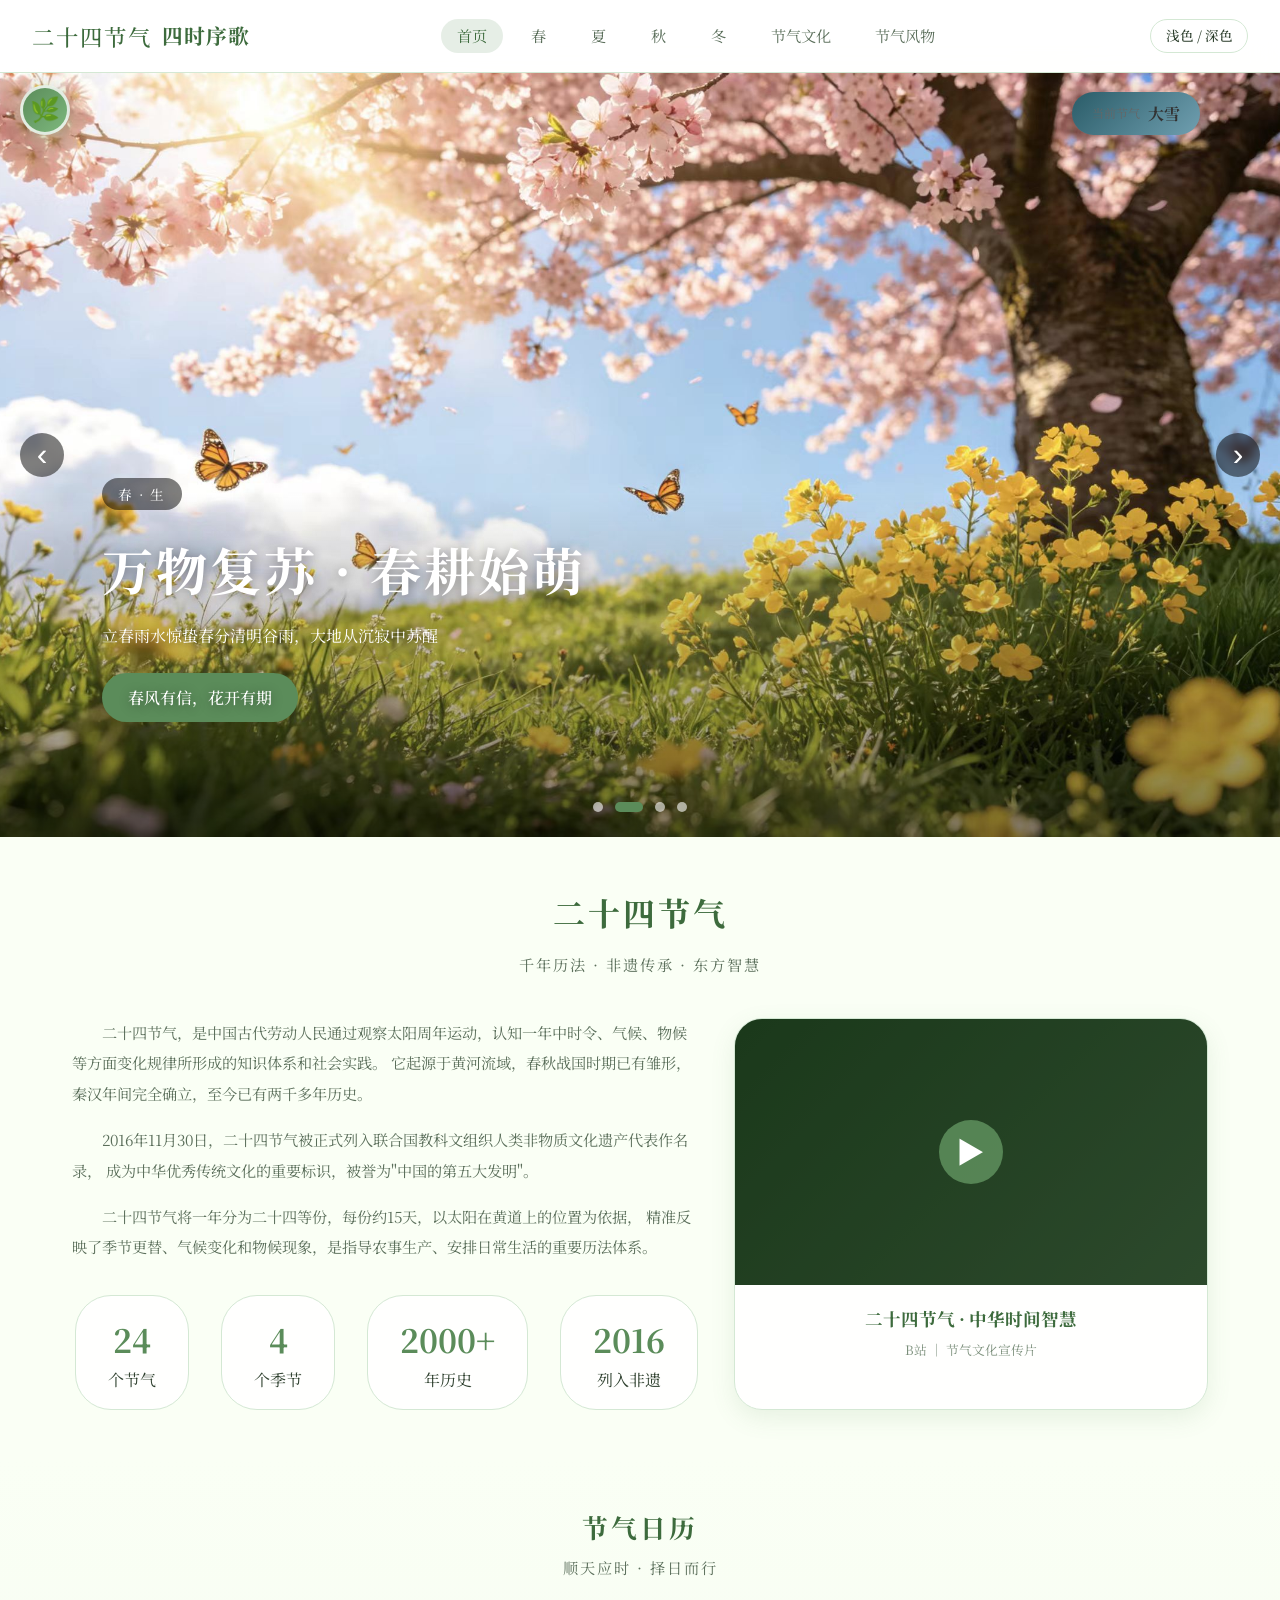
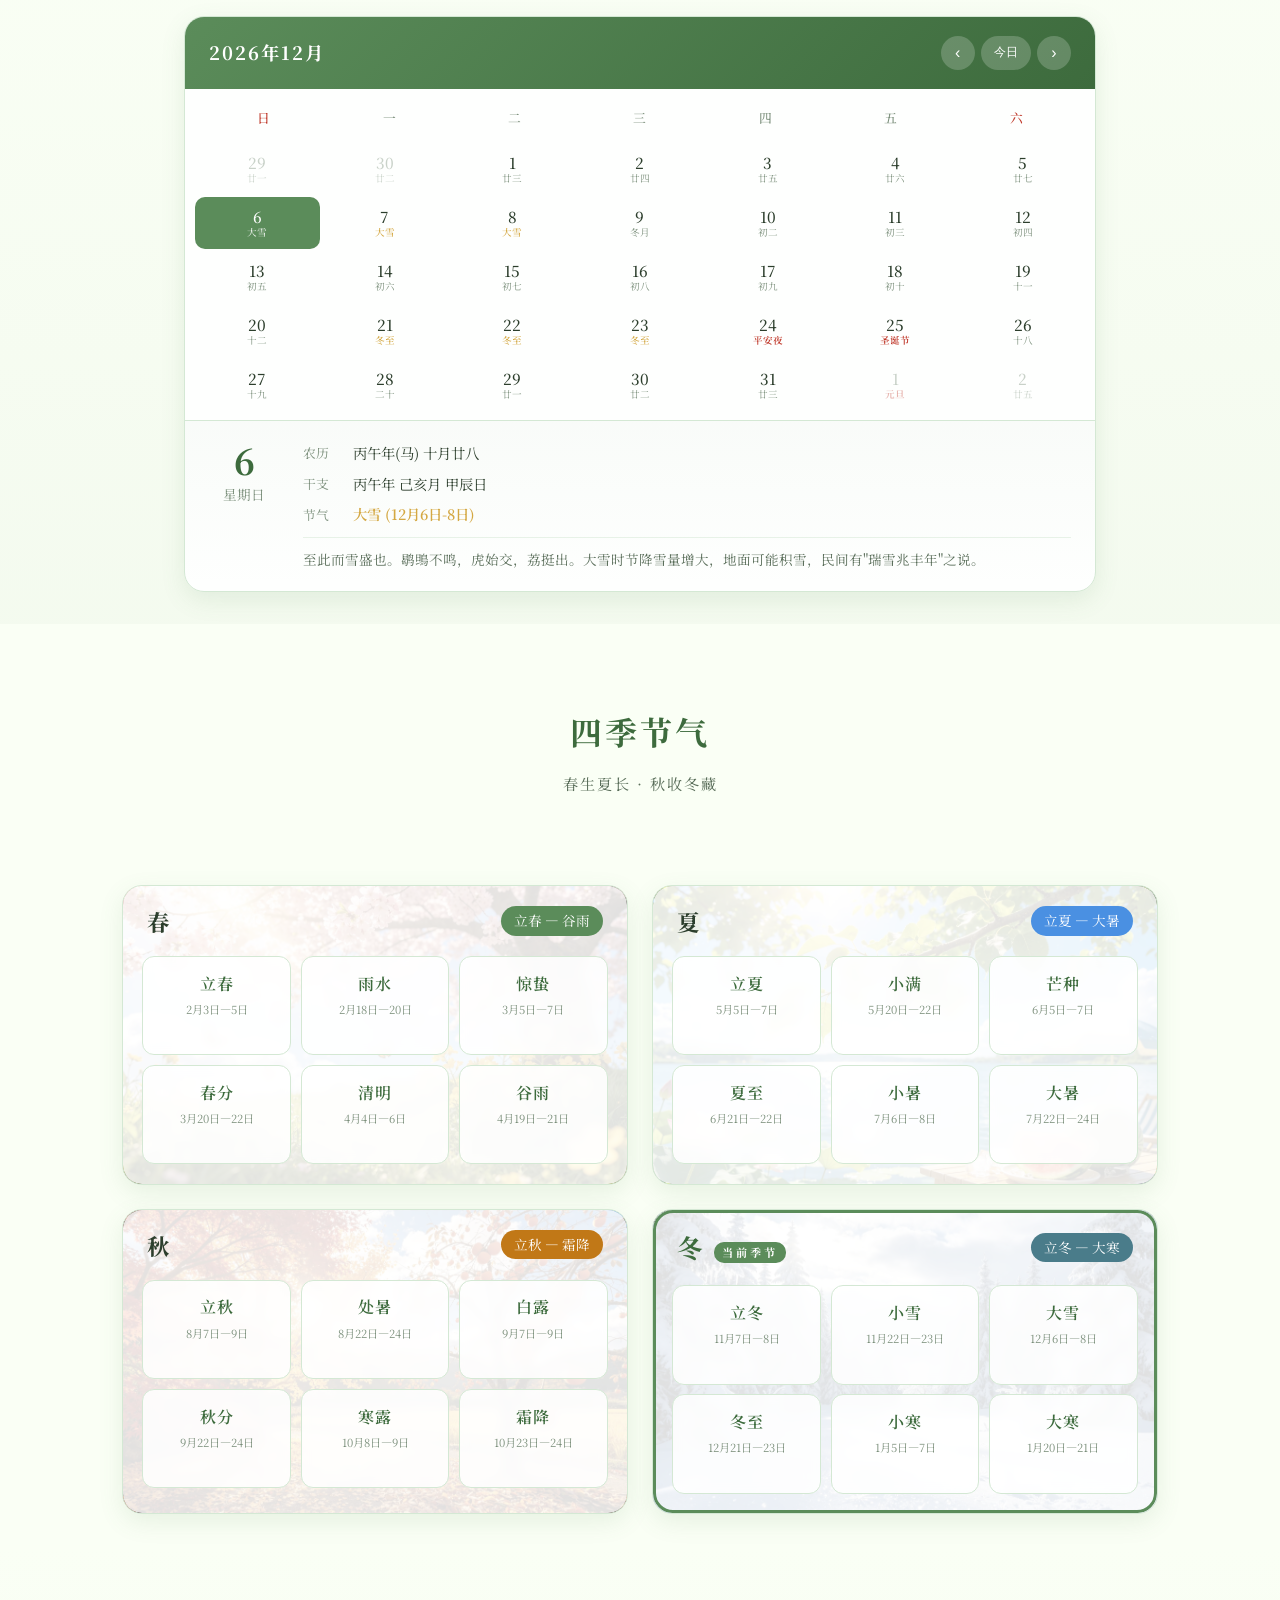
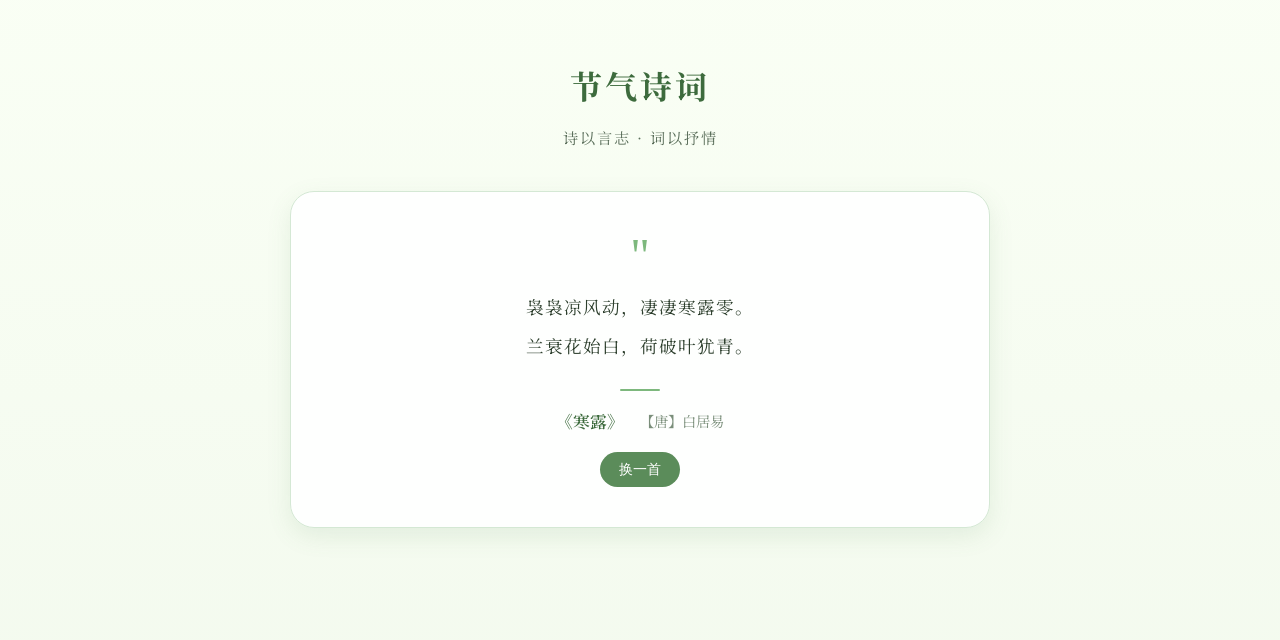
==== commit c5e1f6db: "chore:二十四节气(Eng)" ====
--- a/html/index.html
+++ b/html/index.html
@@ -355,10 +355,10 @@
     .season-box:hover{transform:translateY(-4px);box-shadow:var(--shadow2)}
     .season-box::before{content:'';position:absolute;top:0;left:0;right:0;bottom:0;background:rgba(255,255,255,.88);z-index:1}
     .season-box>*{position:relative;z-index:2}
-    .season-box.spring-box{background-image:url('../images/spring/春.jpg')}
-.season-box.summer-box{background-image:url('../images/summer/夏.jpg')}
-.season-box.autumn-box{background-image:url('../images/autumn/秋.jpg')}
-.season-box.winter-box{background-image:url('../images/winter/冬.jpg')}
+    .season-box.spring-box{background-image:url('../images/spring/spring.jpg')}
+.season-box.summer-box{background-image:url('../images/summer/summer.jpg')}
+.season-box.autumn-box{background-image:url('../images/autumn/autumn.jpg')}
+.season-box.winter-box{background-image:url('../images/winter/winter.jpg')}
 
     /* 当前季节卡片高亮效果 */
     .season-box.current-season::after{content:'';position:absolute;top:0;left:0;right:0;bottom:0;border:3px solid var(--green);border-radius:20px;z-index:3;animation:pulse-border 2s ease-in-out infinite}
@@ -566,16 +566,16 @@
 <!-- 轮播区（原index.html，保持四张图片） -->
 <section class="hero-banner">
   <div class="hero-slides" id="heroSlides">
-    <div class="hero-slide active spring-slide" style="background-image:url('../images/spring/春.jpg')">
+    <div class="hero-slide active spring-slide" style="background-image:url('../images/spring/spring.jpg')">
       <div class="hero-slide-content"><span class="hero-season-tag">春 · 生</span><h1 class="hero-title">万物复苏 · 春耕始萌</h1><p class="hero-desc">立春雨水惊蛰春分清明谷雨，大地从沉寂中苏醒</p><a href="https://www.bilibili.com/video/BV1n46nBoE2C?t=42.3" target="_blank" class="hero-btn">春风有信，花开有期</a></div>
     </div>
-    <div class="hero-slide summer-slide" style="background-image:url('../images/summer/夏.jpg')">
+    <div class="hero-slide summer-slide" style="background-image:url('../images/summer/summer.jpg')">
       <div class="hero-slide-content"><span class="hero-season-tag">夏 · 长</span><h1 class="hero-title">万物繁茂 · 暑气渐盛</h1><p class="hero-desc">立夏小满芒种夏至小暑大暑，生命蓬勃生长</p><a href="https://www.bilibili.com/video/BV15TmjYFEzG?t=25.0" target="_blank" class="hero-btn">蝉鸣入夏，风遇晴光</a></div>
     </div>
-    <div class="hero-slide autumn-slide" style="background-image:url('../images/autumn/秋.jpg')">
+    <div class="hero-slide autumn-slide" style="background-image:url('../images/autumn/autumn.jpg')">
       <div class="hero-slide-content"><span class="hero-season-tag">秋 · 收</span><h1 class="hero-title">天高云淡 · 硕果丰收</h1><p class="hero-desc">立秋处暑白露秋分寒露霜降，收获满满</p><a href="https://www.bilibili.com/video/BV1Tu4y1e7GN?t=55.3" target="_blank" class="hero-btn">才感盛夏，忽而已秋</a></div>
     </div>
-    <div class="hero-slide winter-slide" style="background-image:url('../images/winter/冬.jpg')">
+    <div class="hero-slide winter-slide" style="background-image:url('../images/winter/winter.jpg')">
       <div class="hero-slide-content"><span class="hero-season-tag">冬 · 藏</span><h1 class="hero-title">万物闭藏 · 休养生息</h1><p class="hero-desc">立冬小雪大雪冬至小寒大寒，静待春来</p><a href="https://www.bilibili.com/video/BV1AQ4y1S7Xn?t=128.2" target="_blank" class="hero-btn">冬雪为笺，岁月安暖</a></div>
     </div>
   </div>
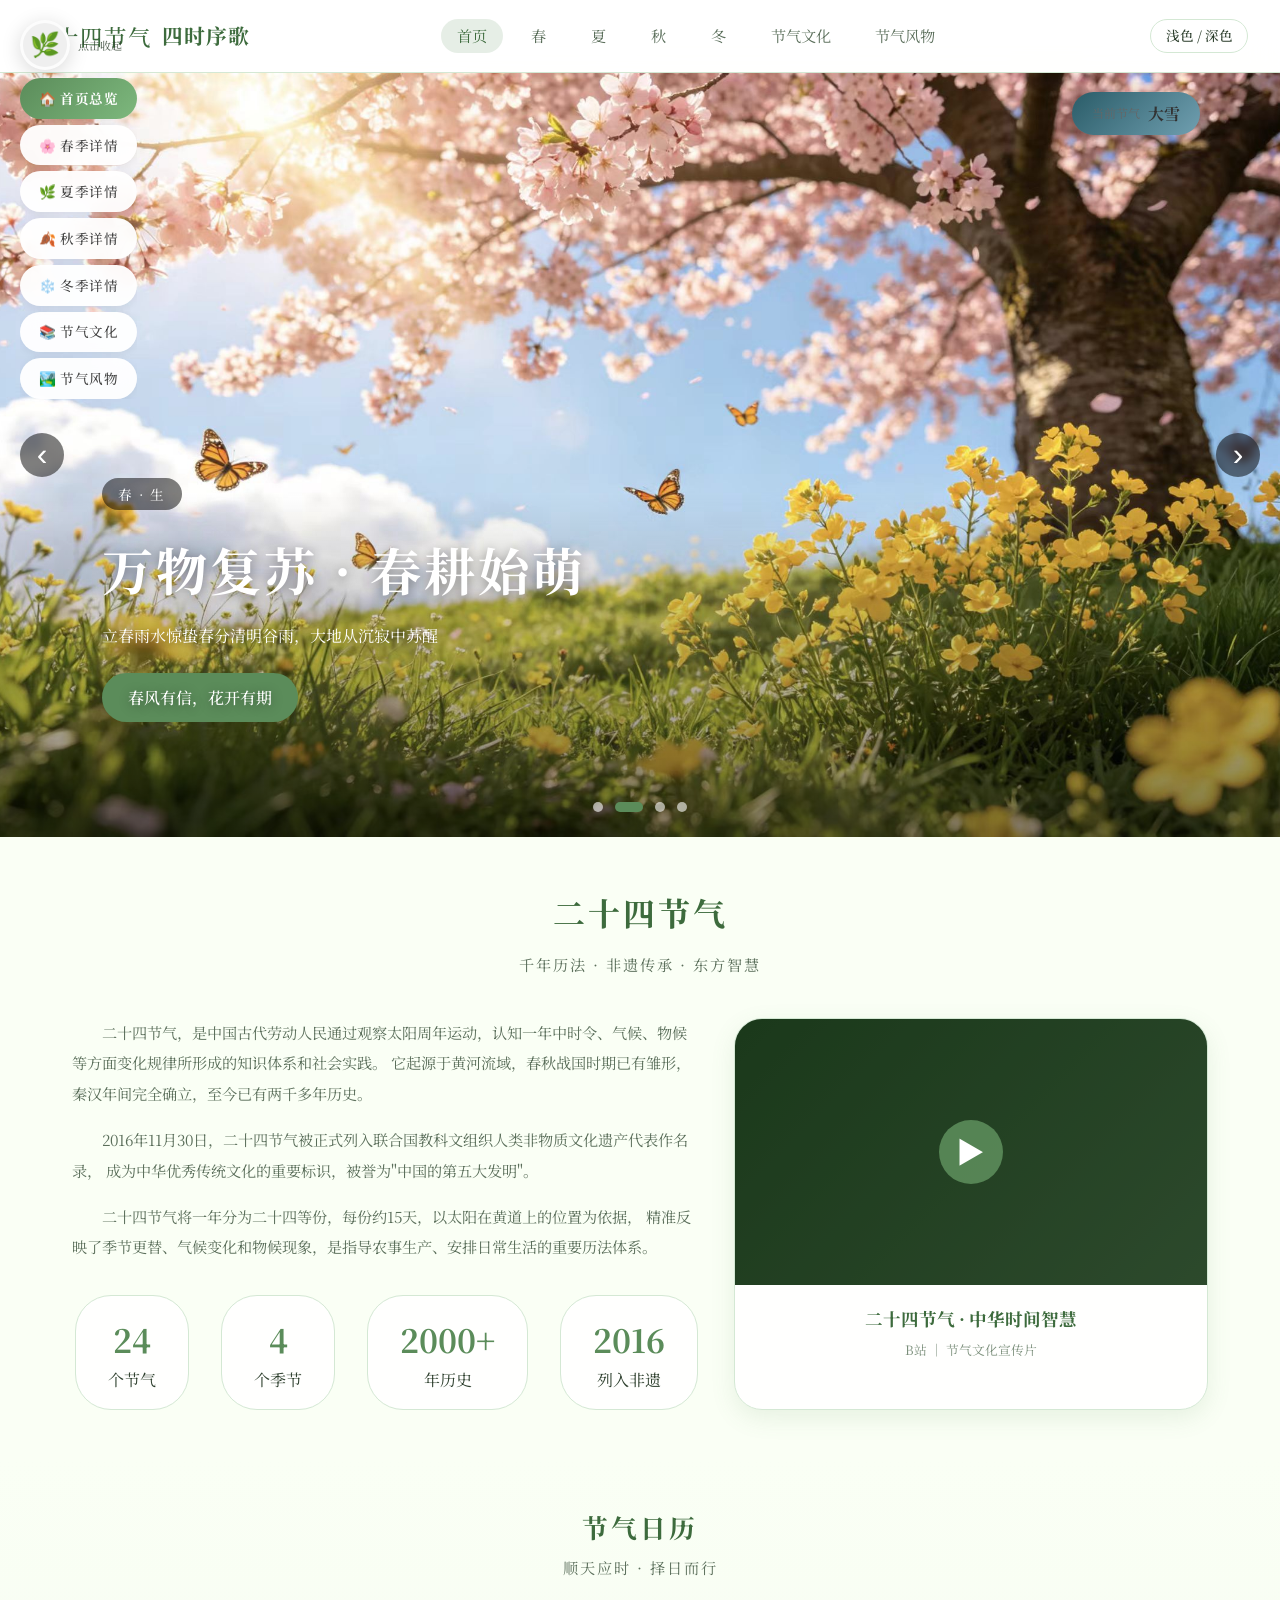
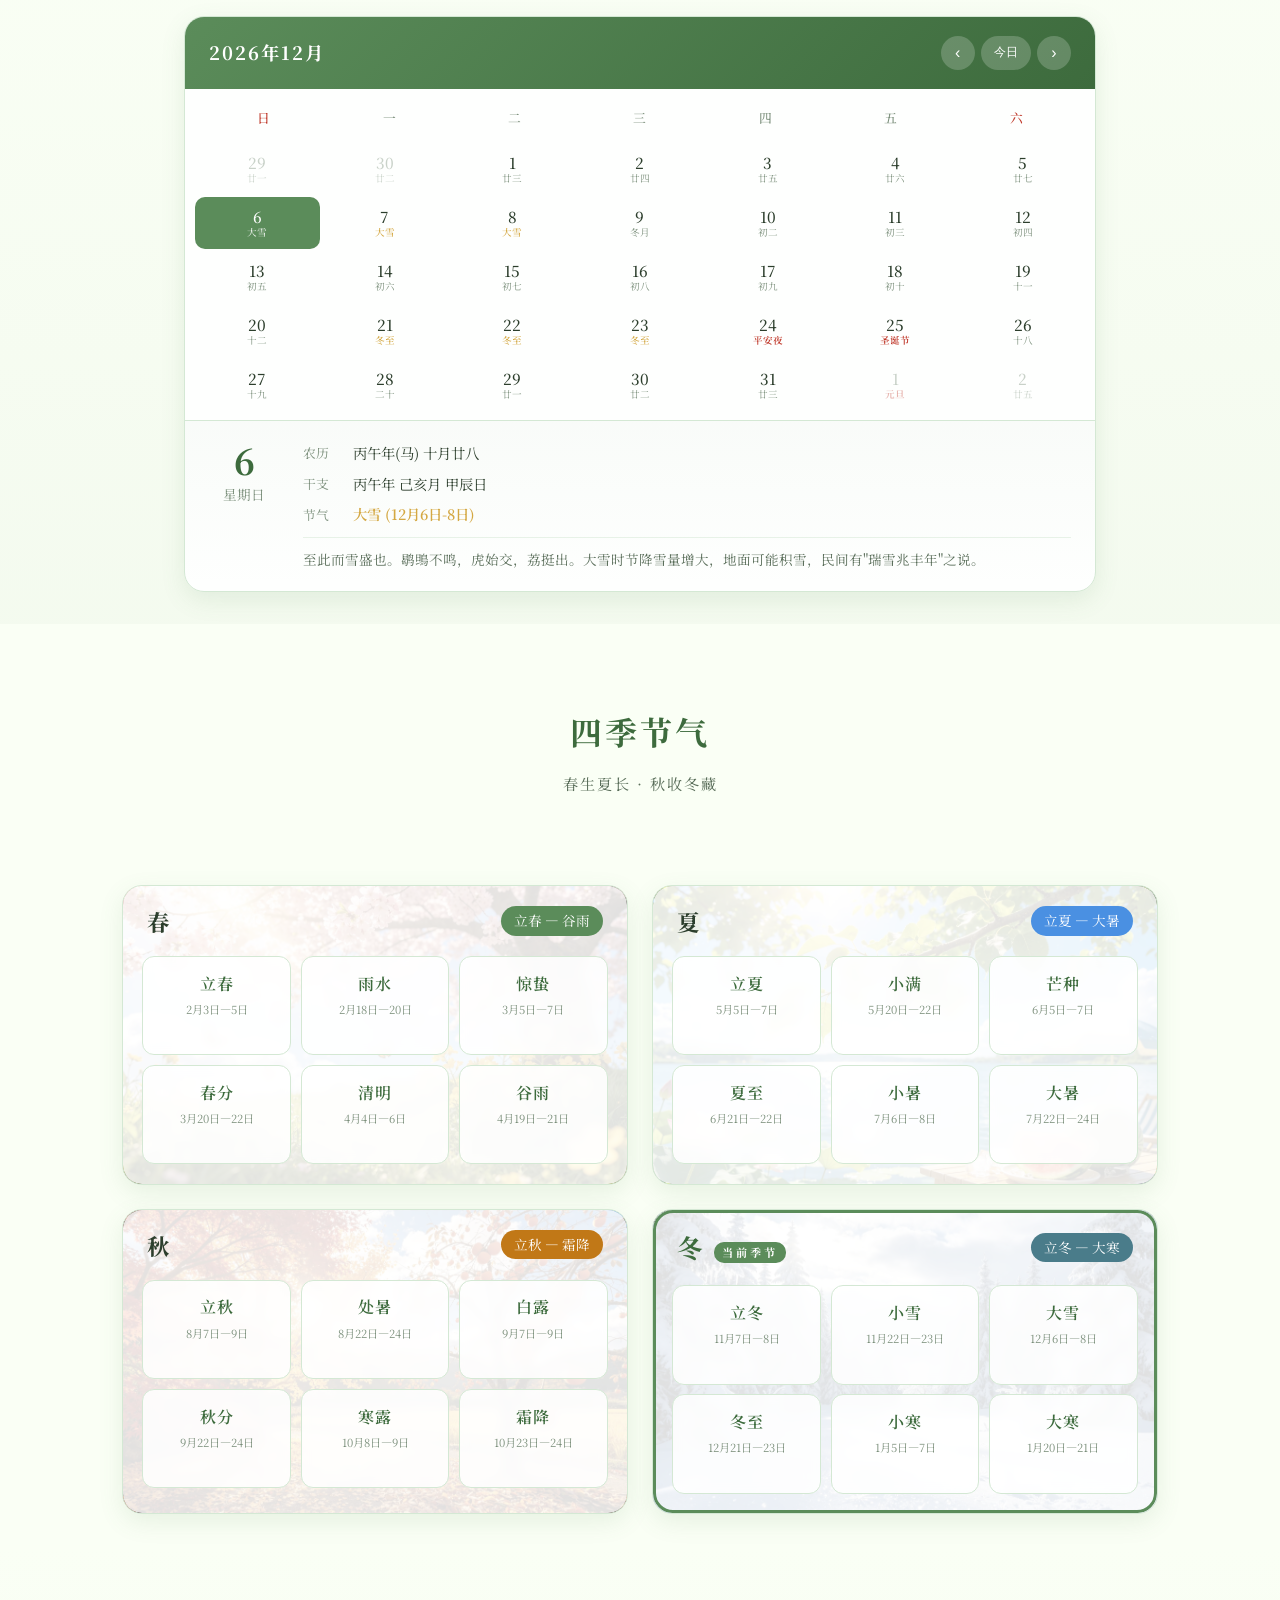
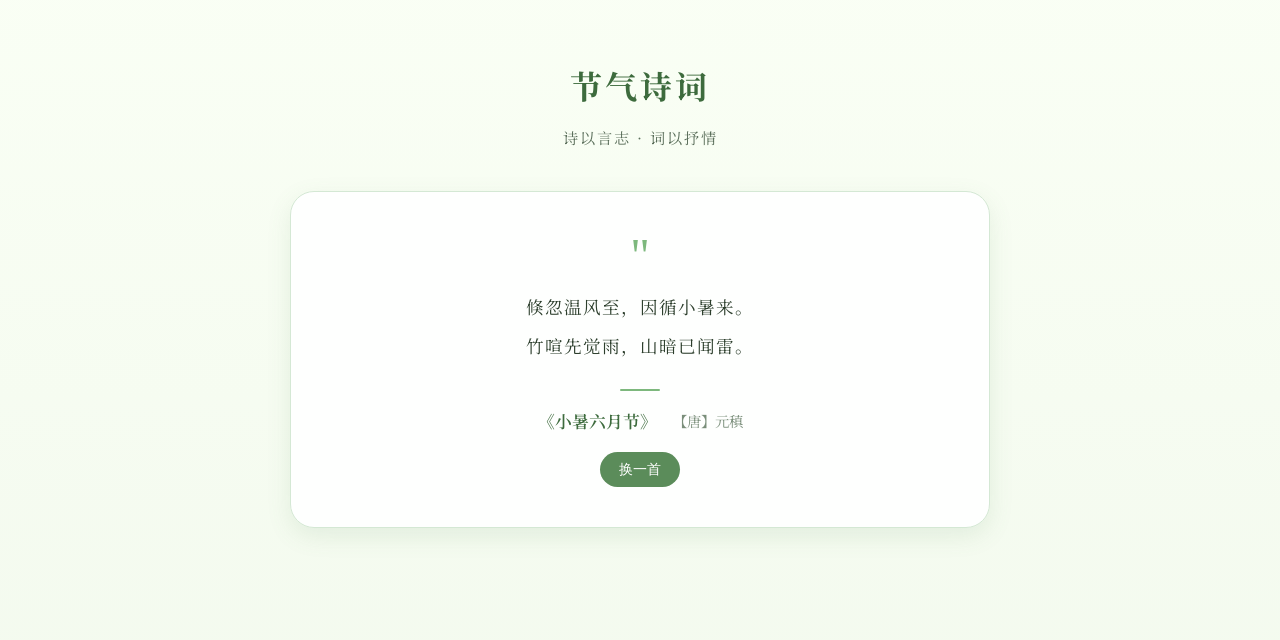
==== commit e1ad294c: "chore:二十四节气(优化)" ====
--- a/html/index.html
+++ b/html/index.html
@@ -6,6 +6,7 @@
   <title>二十四节气 · 四时序歌</title>
   <meta name="description" content="二十四节气文化展示网站，传承中华节气智慧，探索春生夏长秋收冬藏的东方哲学。">
   <link href="https://fonts.googleapis.com/css2?family=Noto+Serif+SC:wght@400;500;600;700&display=swap" rel="stylesheet">
+  <link rel="stylesheet" href="../css/common.css">
   <style>
     /* ========== 全局变量 & 重置 ========== */
     *{margin:0;padding:0;box-sizing:border-box}
@@ -19,10 +20,6 @@
       --spring:#5B8C5A;--summer:#4A90E2;--autumn:#C17817;--winter:#4A7C8A;
     }
     body{font-family:"Noto Serif SC","STSong","SimSun",serif;background:var(--bg);color:var(--text);line-height:1.7;overflow-x:hidden;transition:background .3s,color .2s}
-    ::-webkit-scrollbar{width:6px}
-    ::-webkit-scrollbar-track{background:var(--border)}
-    ::-webkit-scrollbar-thumb{background:var(--green);border-radius:8px}
-
     /* ========== 导航栏 ========== */
     .main-nav{position:fixed;top:0;left:0;right:0;z-index:1000;background:var(--nav-bg);backdrop-filter:blur(20px);border-bottom:1px solid var(--border);transition:all .3s}
     .main-nav.scrolled{box-shadow:var(--shadow);background:var(--bg-card)}
@@ -418,78 +415,7 @@
     .season-box,.term-entry{opacity:0;transform:translateY(30px);transition:opacity .6s,transform .4s}
 
     /* ========== 左上角季节导航 ========== */
-    .top-left-nav {
-      position: fixed;
-      top: 85px;
-      left: 20px;
-      z-index: 999;
-      display: flex;
-      flex-direction: column;
-      gap: 8px;
-    }
-    .top-left-nav-trigger {
-      width: 50px;
-      height: 50px;
-      border-radius: 50%;
-      background: linear-gradient(135deg, #5B8C5A, #7DB87D);
-      border: 3px solid rgba(255,255,255,0.8);
-      box-shadow: 0 4px 20px rgba(91,140,90,0.4);
-      cursor: pointer;
-      display: flex;
-      align-items: center;
-      justify-content: center;
-      font-size: 24px;
-      transition: all 0.4s cubic-bezier(0.175, 0.885, 0.32, 1.275);
-      animation: leftNavPulseIndex 3s ease-in-out infinite;
-    }
-    .top-left-nav-trigger:hover {
-      transform: scale(1.15) rotate(-10deg);
-      box-shadow: 0 8px 35px rgba(91,140,90,0.6);
-    }
-    @keyframes leftNavPulseIndex {
-      0%, 100% { box-shadow: 0 4px 20px rgba(91,140,90,0.4); }
-      50% { box-shadow: 0 4px 30px rgba(91,140,90,0.7); }
-    }
-    .top-left-nav-menu {
-      display: flex;
-      flex-direction: column;
-      gap: 6px;
-      max-width: 0;
-      overflow: hidden;
-      transition: max-width 0.5s cubic-bezier(0.4, 0, 0.2, 1), opacity 0.3s ease;
-      opacity: 0;
-    }
-    .top-left-nav-menu.show {
-      max-width: 200px;
-      opacity: 1;
-    }
-    .top-left-nav-item {
-      background: rgba(255, 255, 255, 0.95);
-      backdrop-filter: blur(10px);
-      border-radius: 25px;
-      padding: 10px 18px;
-      text-decoration: none;
-      color: #3D6B3D;
-      font-size: 14px;
-      font-weight: 600;
-      box-shadow: 0 3px 15px rgba(0,0,0,0.1);
-      transition: all 0.3s ease;
-      display: flex;
-      align-items: center;
-      gap: 8px;
-      white-space: nowrap;
-      transform: translateX(-20px);
-    }
-    .top-left-nav-menu.show .top-left-nav-item {
-      transform: translateX(0);
-    }
-    .top-left-nav-menu.show .top-left-nav-item:nth-child(1) { transition-delay: 0.05s; }
-    .top-left-nav-menu.show .top-left-nav-item:nth-child(2) { transition-delay: 0.1s; }
-    .top-left-nav-menu.show .top-left-nav-item:nth-child(3) { transition-delay: 0.15s; }
-    .top-left-nav-menu.show .top-left-nav-item:nth-child(4) { transition-delay: 0.2s; }
-    .top-left-nav-menu.show .top-left-nav-item:nth-child(5) { transition-delay: 0.25s; }
-    .top-left-nav-menu.show .top-left-nav-item:nth-child(6) { transition-delay: 0.3s; }
-    .top-left-nav-menu.show .top-left-nav-item:nth-child(7) { transition-delay: 0.35s; }
+    
     .top-left-nav-item:hover {
       background: linear-gradient(135deg, #5B8C5A, #7DB87D);
       color: #fff;
@@ -500,45 +426,28 @@
       background: linear-gradient(135deg, #5B8C5A, #7DB87D);
       color: #fff;
     }
-    .top-left-nav-hint {
-      font-size: 10px;
-      color: #5B8C5A;
-      text-align: center;
-      opacity: 0;
-      transition: opacity 0.3s ease;
-      white-space: nowrap;
-      margin-top: 4px;
-    }
-    .top-left-nav-trigger:hover + .top-left-nav-menu + .top-left-nav-hint,
-    .top-left-nav-menu.show ~ .top-left-nav-hint {
-      opacity: 0.7;
-    }
-  </style>
+    </style>
 </head>
 <body>
 
   <!-- ========== 左上角季节导航 ========== -->
   <div class="top-left-nav">
-    <button class="top-left-nav-trigger" onclick="toggleTopLeftNav()" title="导航菜单">🌿</button>
-    <div class="top-left-nav-menu" id="topLeftNavMenu">
+    <div class="top-left-nav-row">
+      <button class="top-left-nav-trigger" onclick="toggleTopLeftNav()" title="导航菜单">🌿</button>
+      <span class="top-left-nav-hint">点击收起</span>
+    </div>
+    <div class="top-left-nav-menu show" id="topLeftNavMenu">
       <a href="index.html" class="top-left-nav-item active">🏠 首页总览</a>
       <a href="spring.html" class="top-left-nav-item">🌸 春季详情</a>
-      <a href="summer.html" class="top-left-nav-item">☀️ 夏季详情</a>
+      <a href="summer.html" class="top-left-nav-item">🌿 夏季详情</a>
       <a href="autumn.html" class="top-left-nav-item">🍂 秋季详情</a>
       <a href="winter.html" class="top-left-nav-item">❄️ 冬季详情</a>
       <a href="culture.html" class="top-left-nav-item">📚 节气文化</a>
       <a href="scenery.html" class="top-left-nav-item">🏞️ 节气风物</a>
     </div>
-    <span class="top-left-nav-hint">点击展开</span>
   </div>
   <script>
-    function toggleTopLeftNav() {
-      const menu = document.getElementById('topLeftNavMenu');
-      const hint = menu.parentElement.querySelector('.top-left-nav-hint');
-      menu.classList.toggle('show');
-      hint.textContent = menu.classList.contains('show') ? '点击收起' : '点击展开';
-    }
-  </script>
+    </script>
 
 <!-- 导航栏（原index.html） -->
 <nav class="main-nav" id="mainNav">
@@ -1290,5 +1199,7 @@
 // 页面加载完成后初始化季节动画
 document.addEventListener('DOMContentLoaded', initSeasonAnimations);
 </script>
+
+  <script src="../js/common.js"></script>
 </body>
 </html>
--- a/css/common.css
+++ b/css/common.css
@@ -0,0 +1,116 @@
+/* ============================================
+   二十四节气 - 公共基础样式
+   所有页面共享：导航球、基础重置、滚动条
+   ============================================ */
+
+/* --- CSS 重置 --- */
+*, *::before, *::after { box-sizing: border-box; }
+body { margin: 0; padding: 0; }
+
+/* --- 滚动条 --- */
+::-webkit-scrollbar { width: 6px; }
+::-webkit-scrollbar-track { background: transparent; }
+::-webkit-scrollbar-thumb { background: rgba(0,0,0,0.15); border-radius: 3px; }
+::-webkit-scrollbar-thumb:hover { background: rgba(0,0,0,0.25); }
+
+/* --- 左上角导航悬浮球 --- */
+.top-left-nav {
+  position: fixed;
+  top: 20px;
+  left: 20px;
+  z-index: 9999;
+  display: flex;
+  flex-direction: column;
+  gap: 8px;
+}
+.top-left-nav-row {
+  display: flex;
+  align-items: center;
+  gap: 8px;
+}
+.top-left-nav-trigger {
+  width: 50px; height: 50px;
+  border-radius: 50%;
+  border: 3px solid rgba(255,255,255,0.8);
+  box-shadow: 0 4px 20px rgba(0,0,0,0.15);
+  cursor: pointer;
+  display: flex;
+  align-items: center;
+  justify-content: center;
+  font-size: 24px;
+  transition: transform 0.3s ease, box-shadow 0.3s ease;
+  padding: 0;
+}
+.top-left-nav-trigger:hover {
+  transform: scale(1.08);
+  box-shadow: 0 6px 24px rgba(0,0,0,0.2);
+}
+.top-left-nav-menu {
+  display: flex;
+  flex-direction: column;
+  gap: 6px;
+  max-width: 0;
+  overflow: hidden;
+  transition: max-width 0.5s cubic-bezier(0.4, 0, 0.2, 1), opacity 0.3s ease;
+  opacity: 0;
+}
+.top-left-nav-menu.show {
+  max-width: 200px;
+  opacity: 1;
+}
+.top-left-nav-item {
+  background: rgba(255, 255, 255, 0.95);
+  backdrop-filter: blur(10px);
+  -webkit-backdrop-filter: blur(10px);
+  border-radius: 25px;
+  padding: 0.55rem 1.2rem;
+  color: #444;
+  text-decoration: none;
+  font-size: 0.85rem;
+  font-weight: 500;
+  white-space: nowrap;
+  box-shadow: 0 2px 10px rgba(0,0,0,0.06);
+  transition: all 0.25s ease;
+  opacity: 0;
+  transform: translateX(-10px);
+  letter-spacing: 0.5px;
+}
+.top-left-nav-item:hover {
+  background: #fff;
+  transform: translateX(8px) scale(1.02);
+  box-shadow: 0 4px 16px rgba(0,0,0,0.1);
+  color: #222;
+}
+.top-left-nav-item.active {
+  font-weight: 700;
+}
+.top-left-nav-menu.show .top-left-nav-item {
+  opacity: 1;
+  transform: translateX(0);
+}
+.top-left-nav-menu.show .top-left-nav-item:nth-child(1) { transition-delay: 0.05s; }
+.top-left-nav-menu.show .top-left-nav-item:nth-child(2) { transition-delay: 0.1s; }
+.top-left-nav-menu.show .top-left-nav-item:nth-child(3) { transition-delay: 0.15s; }
+.top-left-nav-menu.show .top-left-nav-item:nth-child(4) { transition-delay: 0.2s; }
+.top-left-nav-menu.show .top-left-nav-item:nth-child(5) { transition-delay: 0.25s; }
+.top-left-nav-menu.show .top-left-nav-item:nth-child(6) { transition-delay: 0.3s; }
+.top-left-nav-menu.show .top-left-nav-item:nth-child(7) { transition-delay: 0.35s; }
+.top-left-nav-hint {
+  font-size: 11px;
+  opacity: 0.75;
+  white-space: nowrap;
+  font-weight: 500;
+}
+
+/* --- 响应式 --- */
+@media (max-width: 768px) {
+  .top-left-nav { top: 10px; left: 10px; }
+  .top-left-nav-trigger { width: 42px; height: 42px; font-size: 20px; }
+}
+@media (max-width: 480px) {
+  .top-left-nav { top: 8px; left: 8px; gap: 5px; }
+  .top-left-nav-trigger { width: 38px; height: 38px; font-size: 18px; }
+}
+@media print {
+  .top-left-nav { display: none !important; }
+}
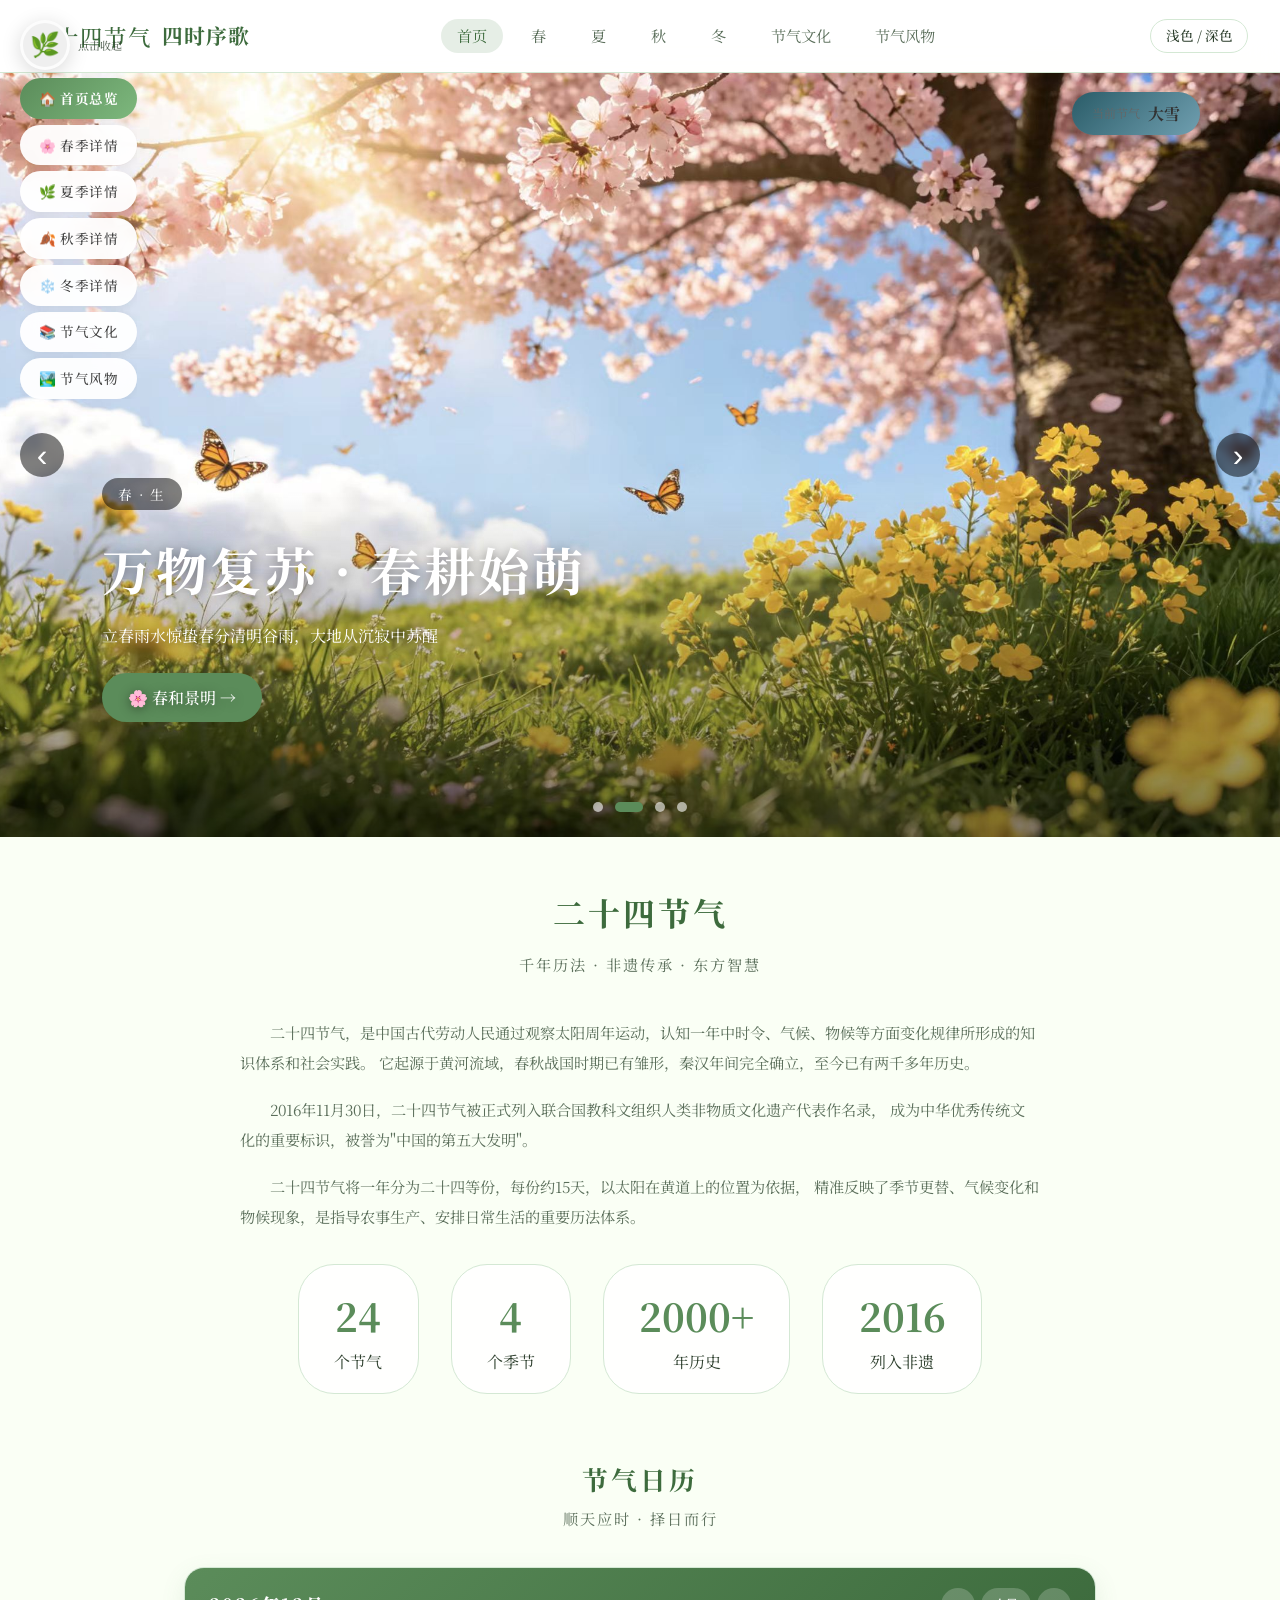
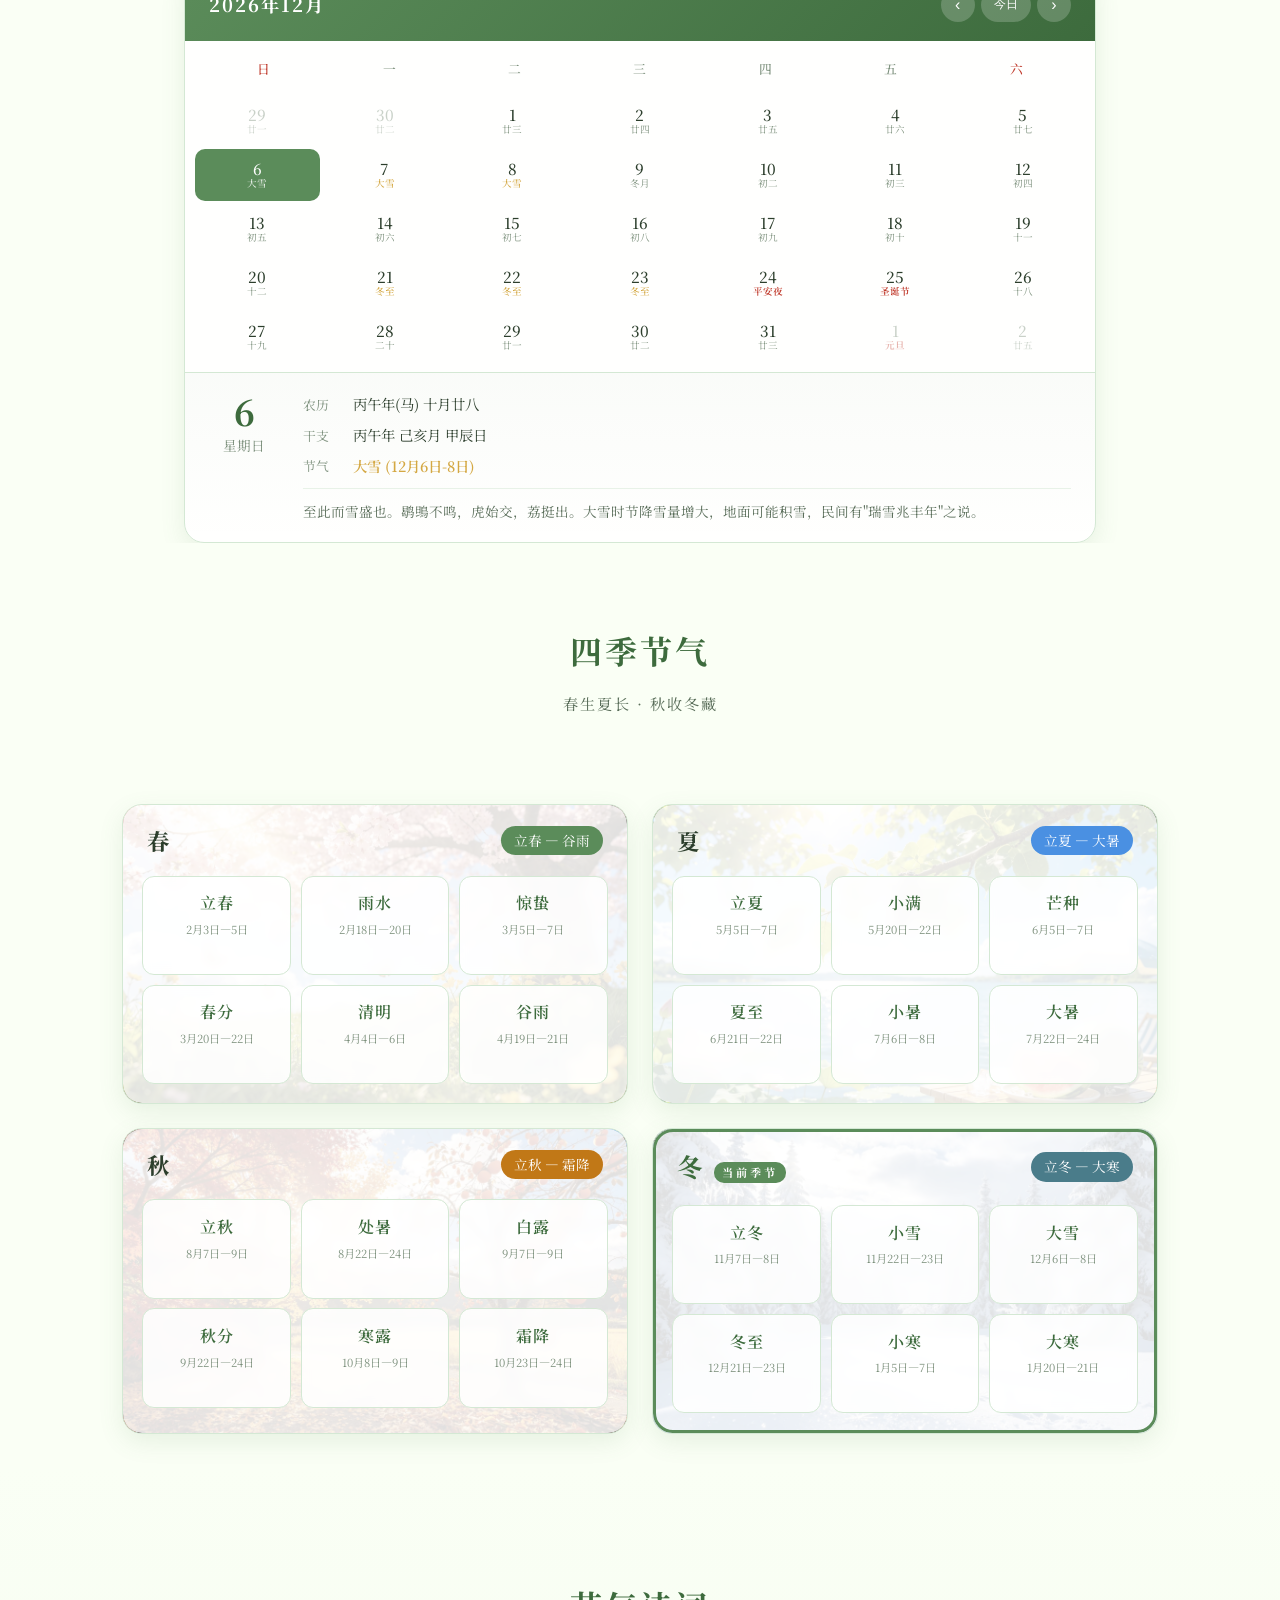
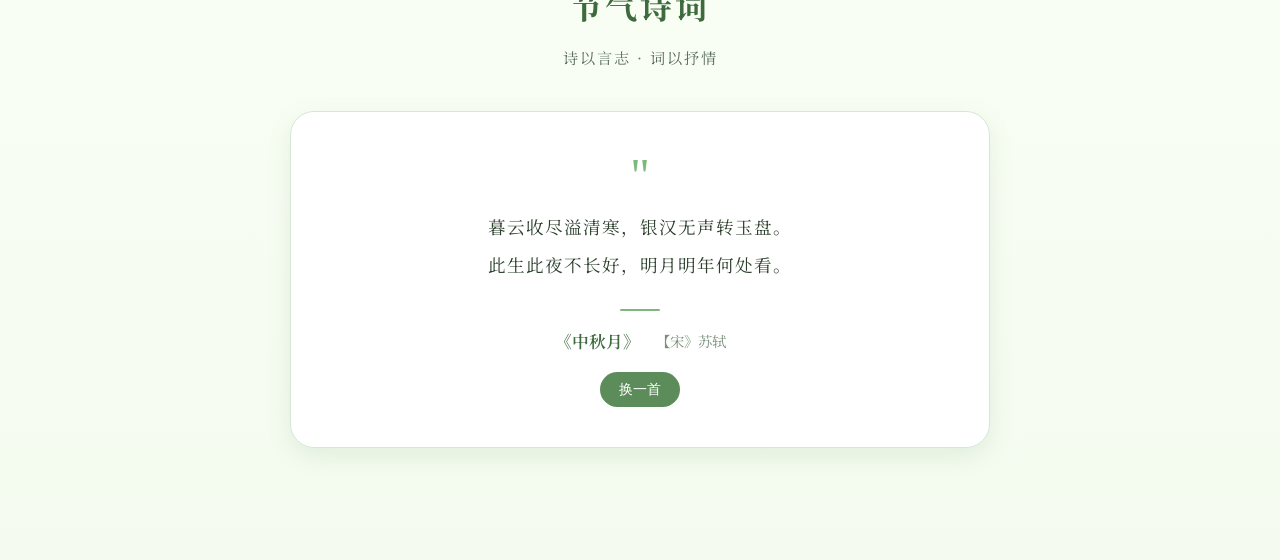
==== commit 074ce4a9: "chore:二十四节气(end)" ====
--- a/html/index.html
+++ b/html/index.html
@@ -167,14 +167,15 @@
 
     /* ========== 二十四节气总述 + 视频卡片布局（从首页1.html整合） ========== */
     .intro-wrapper {
+      max-width: 800px;
+      margin: 0 auto;
       display: flex;
-      flex-wrap: wrap;
+      flex-direction: column;
       gap: 2rem;
-      align-items: stretch;
+      align-items: center;
     }
     .intro-text-block {
-      flex: 1.2;
-      min-width: 250px;
+      width: 100%;
     }
     .intro-text {
       color: var(--text2);
@@ -193,80 +194,33 @@
     .stat-item {
       text-align: center;
       background: var(--bg-card);
-      padding: 1rem 2rem;
+      padding: 1.1rem 2.2rem;
       border-radius: 36px;
       border: 1px solid var(--border);
+      transition: transform 0.3s ease, box-shadow 0.3s ease, border-color 0.3s ease;
+      cursor: default;
+    }
+    .stat-item:hover {
+      transform: translateY(-4px);
+      box-shadow: 0 8px 24px rgba(91,140,90,0.12);
+      border-color: var(--green);
     }
     .stat-number {
-      font-size: 2rem;
+      font-size: 2.4rem;
       font-weight: 700;
       color: var(--green);
+      transition: color 0.3s;
       display: block;
     }
-    .intro-video-card {
-      flex: 0.9;
-      min-width: 280px;
-      background: var(--bg-card);
-      border-radius: 28px;
-      border: 1px solid var(--border);
-      overflow: hidden;
-      box-shadow: var(--shadow);
-      transition: transform 0.3s;
-    }
-    .intro-video-card:hover {
-      transform: translateY(-5px);
-      box-shadow: var(--shadow2);
-    }
-    .video-cover {
-      position: relative;
-      width: 100%;
-      padding-top: 56.25%; /* 16:9 */
-      background: linear-gradient(135deg, #2C5E2C, #4A7A49);
-      cursor: pointer;
-      overflow: hidden;
-    }
-    .video-play-overlay {
-      position: absolute;
-      top: 0;
-      left: 0;
-      width: 100%;
-      height: 100%;
-      background: rgba(0, 0, 0, 0.4);
-      display: flex;
-      align-items: center;
-      justify-content: center;
-      transition: 0.3s;
-      cursor: pointer;
-    }
-    .video-play-icon {
-      width: 64px;
-      height: 64px;
-      background: rgba(91, 140, 90, 0.9);
-      border-radius: 50%;
-      display: flex;
-      align-items: center;
-      justify-content: center;
-      font-size: 1.8rem;
-      color: white;
-      transition: 0.2s;
-    }
-    .video-play-overlay:hover .video-play-icon {
-      transform: scale(1.1);
-      background: var(--green);
-    }
-    .video-info {
-      padding: 1.2rem;
-      text-align: center;
-    }
-    .video-info h4 {
-      font-size: 1.1rem;
-      color: var(--green-d);
-      margin-bottom: 0.3rem;
-    }
-    .video-info p {
-      font-size: 0.8rem;
-      color: var(--text3);
-    }
+    
+    
+    
+    
+    
+    .video-play-overlay:hover 
+    
+    
+    
 
     /* ========== 日历区 ========== */
     .calendar-section{background:linear-gradient(180deg,var(--bg) 0%,rgba(91,140,90,.04) 100%);padding:2rem 0}
@@ -476,16 +430,16 @@
 <section class="hero-banner">
   <div class="hero-slides" id="heroSlides">
     <div class="hero-slide active spring-slide" style="background-image:url('../images/spring/spring.jpg')">
-      <div class="hero-slide-content"><span class="hero-season-tag">春 · 生</span><h1 class="hero-title">万物复苏 · 春耕始萌</h1><p class="hero-desc">立春雨水惊蛰春分清明谷雨，大地从沉寂中苏醒</p><a href="https://www.bilibili.com/video/BV1n46nBoE2C?t=42.3" target="_blank" class="hero-btn">春风有信，花开有期</a></div>
+      <div class="hero-slide-content"><span class="hero-season-tag">春 · 生</span><h1 class="hero-title">万物复苏 · 春耕始萌</h1><p class="hero-desc">立春雨水惊蛰春分清明谷雨，大地从沉寂中苏醒</p><a href="spring.html" class="hero-btn">🌸 春和景明 →</a></div>
     </div>
     <div class="hero-slide summer-slide" style="background-image:url('../images/summer/summer.jpg')">
-      <div class="hero-slide-content"><span class="hero-season-tag">夏 · 长</span><h1 class="hero-title">万物繁茂 · 暑气渐盛</h1><p class="hero-desc">立夏小满芒种夏至小暑大暑，生命蓬勃生长</p><a href="https://www.bilibili.com/video/BV15TmjYFEzG?t=25.0" target="_blank" class="hero-btn">蝉鸣入夏，风遇晴光</a></div>
+      <div class="hero-slide-content"><span class="hero-season-tag">夏 · 长</span><h1 class="hero-title">万物繁茂 · 暑气渐盛</h1><p class="hero-desc">立夏小满芒种夏至小暑大暑，生命蓬勃生长</p><a href="summer.html" class="hero-btn">☀️ 夏木阴阴 →</a></div>
     </div>
     <div class="hero-slide autumn-slide" style="background-image:url('../images/autumn/autumn.jpg')">
-      <div class="hero-slide-content"><span class="hero-season-tag">秋 · 收</span><h1 class="hero-title">天高云淡 · 硕果丰收</h1><p class="hero-desc">立秋处暑白露秋分寒露霜降，收获满满</p><a href="https://www.bilibili.com/video/BV1Tu4y1e7GN?t=55.3" target="_blank" class="hero-btn">才感盛夏，忽而已秋</a></div>
+      <div class="hero-slide-content"><span class="hero-season-tag">秋 · 收</span><h1 class="hero-title">天高云淡 · 硕果丰收</h1><p class="hero-desc">立秋处暑白露秋分寒露霜降，收获满满</p><a href="autumn.html" class="hero-btn">🍂 秋月寒江 →</a></div>
     </div>
     <div class="hero-slide winter-slide" style="background-image:url('../images/winter/winter.jpg')">
-      <div class="hero-slide-content"><span class="hero-season-tag">冬 · 藏</span><h1 class="hero-title">万物闭藏 · 休养生息</h1><p class="hero-desc">立冬小雪大雪冬至小寒大寒，静待春来</p><a href="https://www.bilibili.com/video/BV1AQ4y1S7Xn?t=128.2" target="_blank" class="hero-btn">冬雪为笺，岁月安暖</a></div>
+      <div class="hero-slide-content"><span class="hero-season-tag">冬 · 藏</span><h1 class="hero-title">万物闭藏 · 休养生息</h1><p class="hero-desc">立冬小雪大雪冬至小寒大寒，静待春来</p><a href="winter.html" class="hero-btn">❄️ 冬雪皑皑 →</a></div>
     </div>
   </div>
   <!-- 当前节气徽章 -->
@@ -498,7 +452,7 @@
   <button class="hero-arrow hero-arrow-next" id="nextSlide">&#8250;</button>
 </section>
 
-<!-- ========== 二十四节气总述 + 视频卡片（替换自首页1.html） ========== -->
+<!-- ========== 二十四节气总述 ========== -->
 <section class="intro-section" id="intro">
   <div class="section-container">
     <h2 class="section-title">二十四节气</h2>
@@ -525,19 +479,7 @@
           <div class="stat-item"><span class="stat-number">2016</span><span class="stat-label">列入非遗</span></div>
         </div>
       </div>
-      <!-- 右侧视频卡片 (B站风格) -->
-      <div class="intro-video-card" id="introVideoCard">
-        <div class="video-cover" id="introVideoCover" onclick="loadIntroVideo()">
-          <div class="video-play-overlay">
-            <div class="video-play-icon">▶</div>
-          </div>
-        </div>
-        <div class="video-info">
-          <h4>二十四节气 · 中华时间智慧</h4>
-          <p>B站 ｜ 节气文化宣传片</p>
-        </div>
-        <div id="introVideoContainer" style="display: none; width: 100%; height: 0; padding-top: 56.25%; position: relative;"></div>
-      </div>
+      
     </div>
   </div>
 </section>
@@ -895,19 +837,6 @@
 themeToggle.addEventListener('click',()=>{const isDark=document.body.style.getPropertyValue('--bg').trim()==='#121212';if(isDark){document.body.style.cssText='';localStorage.setItem('theme','light')}else{document.body.style.cssText+='--bg:#121212;--bg2:#1E2A1E;--bg-card:rgba(30,42,30,0.95);--text:#E6EDE6;--text2:#B8C7B8;--text3:#8EA08E;--border:#2F4530;--green:#8BBF8A;--green-d:#6E9F6D;--green-l:#5F9E5E;--shadow:0 8px 24px rgba(0,0,0,.3);--shadow2:0 12px 32px rgba(0,0,0,.4);--nav-bg:rgba(18,24,18,0.95);--footer-bg:#0F1F0F';localStorage.setItem('theme','dark')}});
 
 // ========== 简介旁视频卡片加载（从首页.html整合） ==========
-var introVideoLoaded = false;
-function loadIntroVideo() {
-  if (introVideoLoaded) return;
-  var coverDiv = document.getElementById('introVideoCover');
-  var container = document.getElementById('introVideoContainer');
-  var embedUrl = 'https://player.bilibili.com/player.html?bvid=BV1HA411y7oc&page=1&autoplay=1&start=40&high_quality=1&danmaku=0';
-  container.style.display = 'block';
-  container.style.height = 'auto';
-  container.innerHTML = '<iframe src="' + embedUrl + '" scrolling="no" border="0" frameborder="no" framespacing="0" allowfullscreen="true" style="position:absolute;top:0;left:0;width:100%;height:100%;border:none"></iframe>';
-  coverDiv.style.display = 'none';
-  introVideoLoaded = true;
-}
-
 // ========== 农历算法（原index.html完整） ==========
 const lunarInfo=[0x04bd8,0x04ae0,0x0a570,0x054d5,0x0d260,0x0d950,0x16554,0x056a0,0x09ad0,0x055d2,0x04ae0,0x0a5b6,0x0a4d0,0x0d250,0x1d255,0x0b540,0x0d6a0,0x0ada2,0x095b0,0x14977,0x04970,0x0a4b0,0x0b4b5,0x06a50,0x06d40,0x1ab54,0x02b60,0x09570,0x052f2,0x04970,0x06566,0x0d4a0,0x0ea50,0x06e95,0x05ad0,0x02b60,0x186e3,0x092e0,0x1c8d7,0x0c950,0x0d4a0,0x1d8a6,0x0b550,0x056a0,0x1a5b4,0x025d0,0x092d0,0x0d2b2,0x0a950,0x0b557,0x06ca0,0x0b550,0x15355,0x04da0,0x0a5b0,0x14573,0x052b0,0x0a9a8,0x0e950,0x06aa0,0x0aea6,0x0ab50,0x04b60,0x0aae4,0x0a570,0x05260,0x0f263,0x0d950,0x05b57,0x056a0,0x096d0,0x04dd5,0x04ad0,0x0a4d0,0x0d4d4,0x0d250,0x0d558,0x0b540,0x0b6a0,0x195a6,0x095b0,0x049b0,0x0a974,0x0a4b0,0x0b27a,0x06a50,0x06d40,0x0af46,0x0ab60,0x09570,0x04af5,0x04970,0x064b0,0x074a3,0x0ea50,0x06b58,0x05ac0,0x0ab60,0x096d5,0x092e0,0x0c960,0x0d954,0x0d4a0,0x0da50,0x07552,0x056a0,0x0abb7,0x025d0,0x092d0,0x0cab5,0x0a950,0x0b4a0,0x0baa4,0x0ad50,0x055d9,0x04ba0,0x0a5b0,0x15176,0x052b0,0x0a930,0x07954,0x06aa0,0x0ad50,0x05b52,0x04b60,0x0a6e6,0x0a4e0,0x0d260,0x0ea65,0x0d530,0x05aa0,0x076a3,0x096d0,0x04afb,0x04ad0,0x0a4d0,0x1d0b6,0x0d250,0x0d520,0x0dd45,0x0b5a0,0x056d0,0x055b2,0x049b0,0x0a577,0x0a4b0,0x0aa50,0x1b255,0x06d20,0x0ada0,0x14b63,0x09370,0x049f8,0x04970,0x064b0,0x168a6,0x0ea50,0x06b20,0x1a6c4,0x0aae0,0x092e0,0x0d2e3,0x0c960,0x0d557,0x0d4a0,0x0da50,0x05d55,0x056a0,0x0a6d0,0x055d4,0x052d0,0x0a9b8,0x0a950,0x0b4a0,0x0b6a6,0x0ad50,0x055a0,0x0aba4,0x0a5b0,0x052b0,0x0b273,0x06930,0x07337,0x06aa0,0x0ad50,0x14b55,0x04b60,0x0a570,0x054e4,0x0d160,0x0e968,0x0d520,0x0daa0,0x16aa6,0x056d0,0x04ae0,0x0a9d4,0x0a4d0,0x0d150,0x0f252,0x0d520];
 const Gan=['甲','乙','丙','丁','戊','己','庚','辛','壬','癸'];
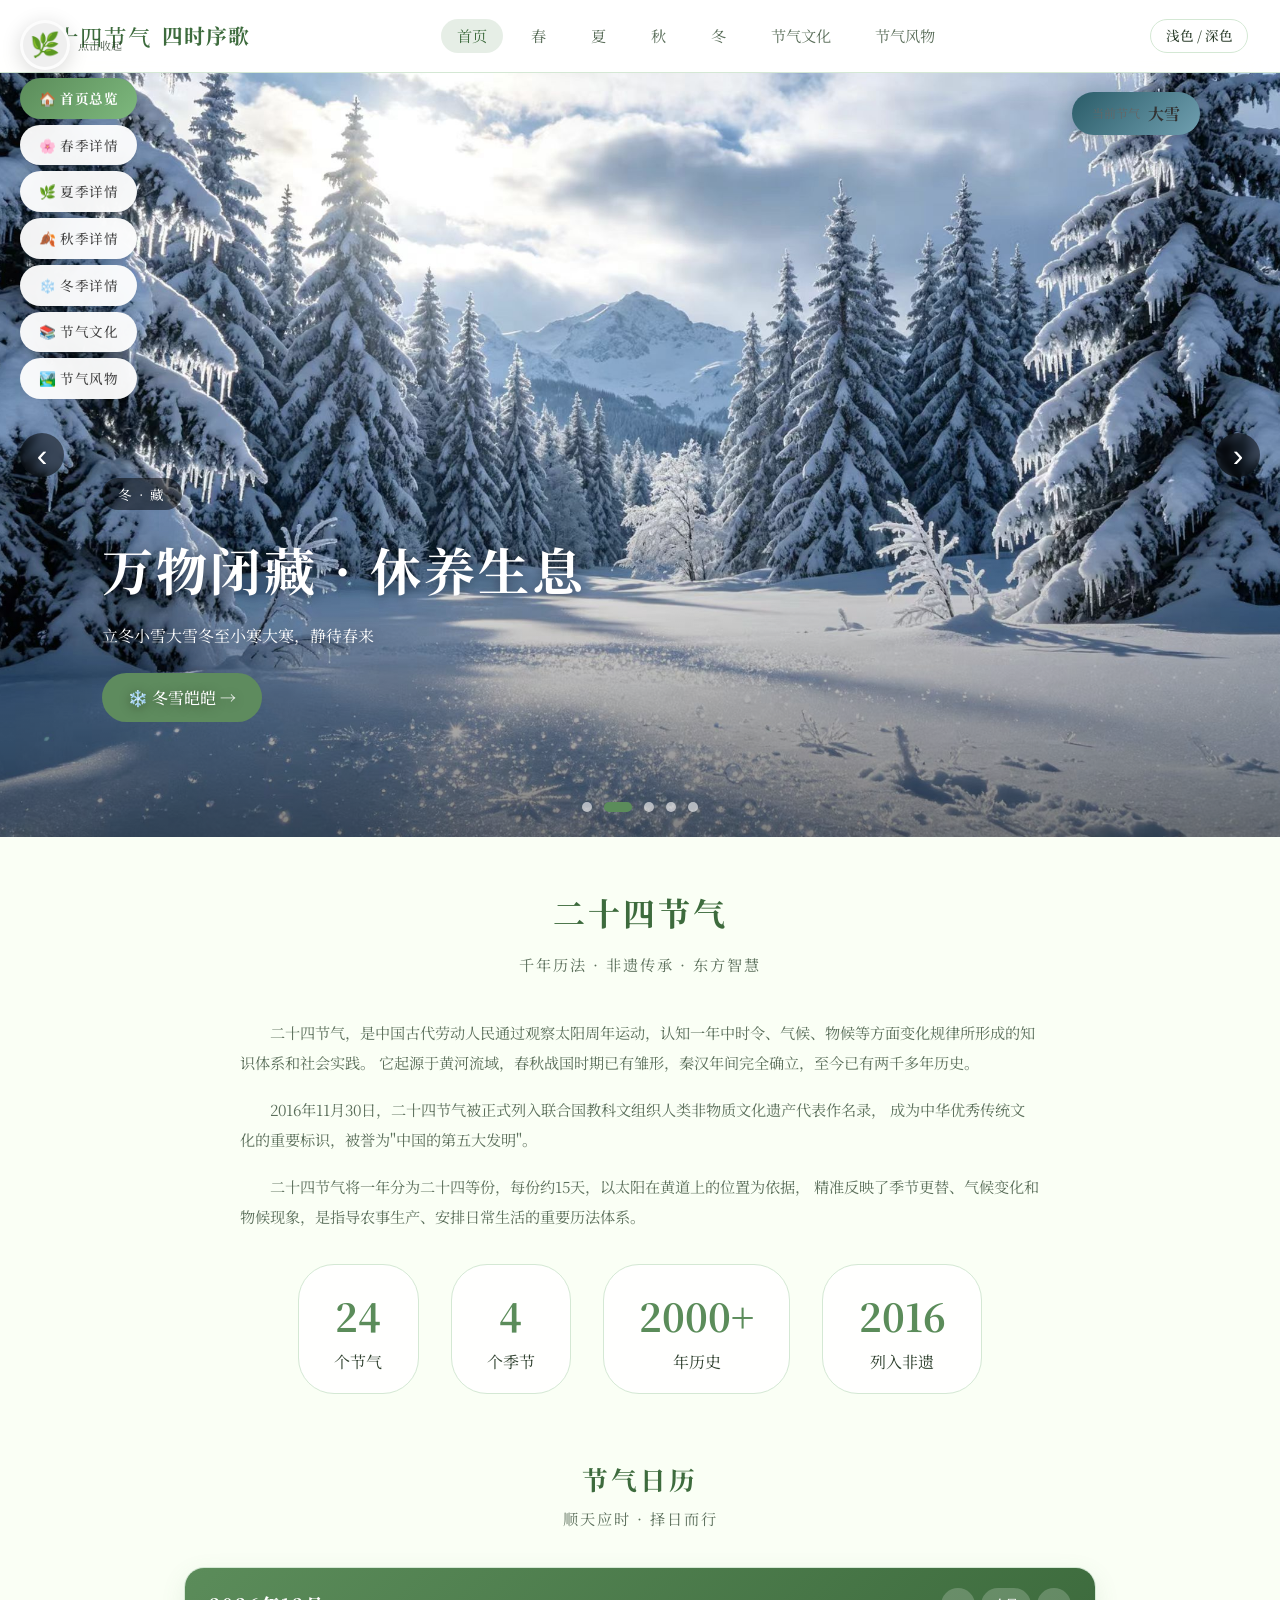
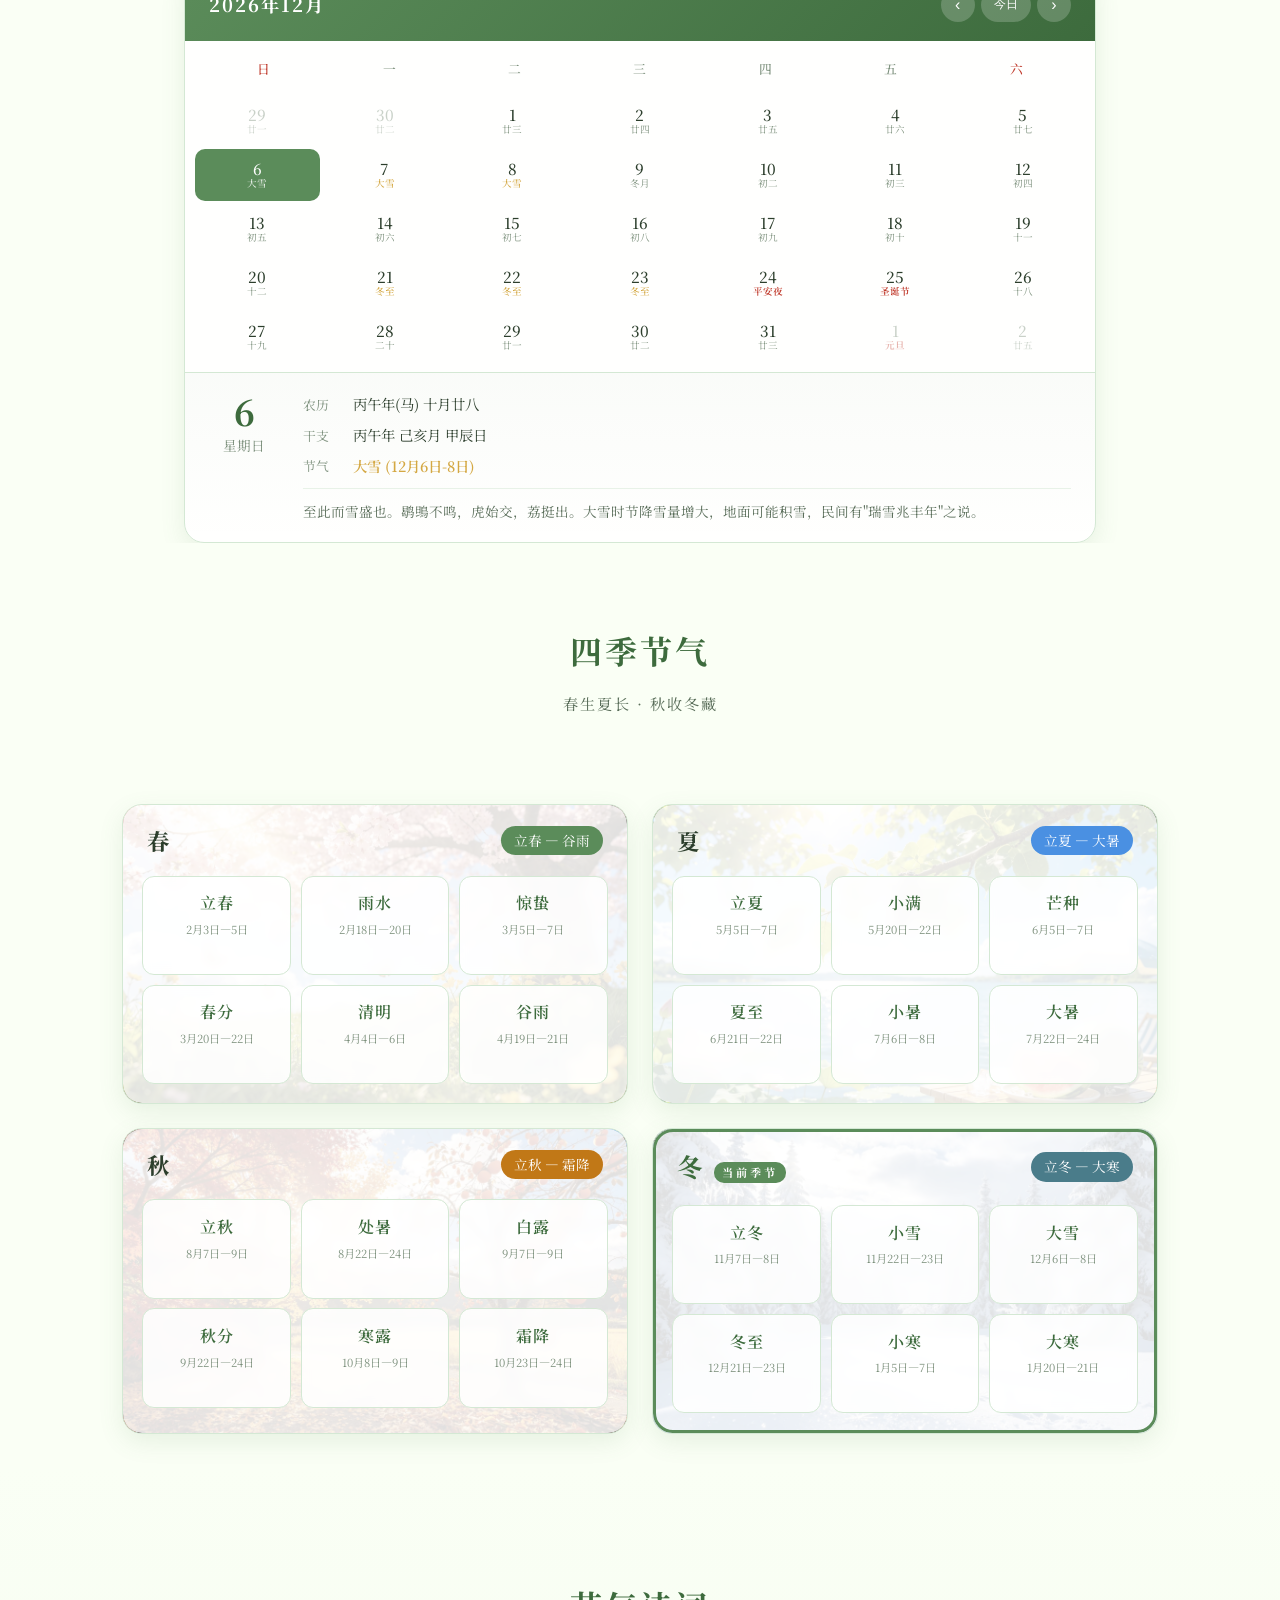
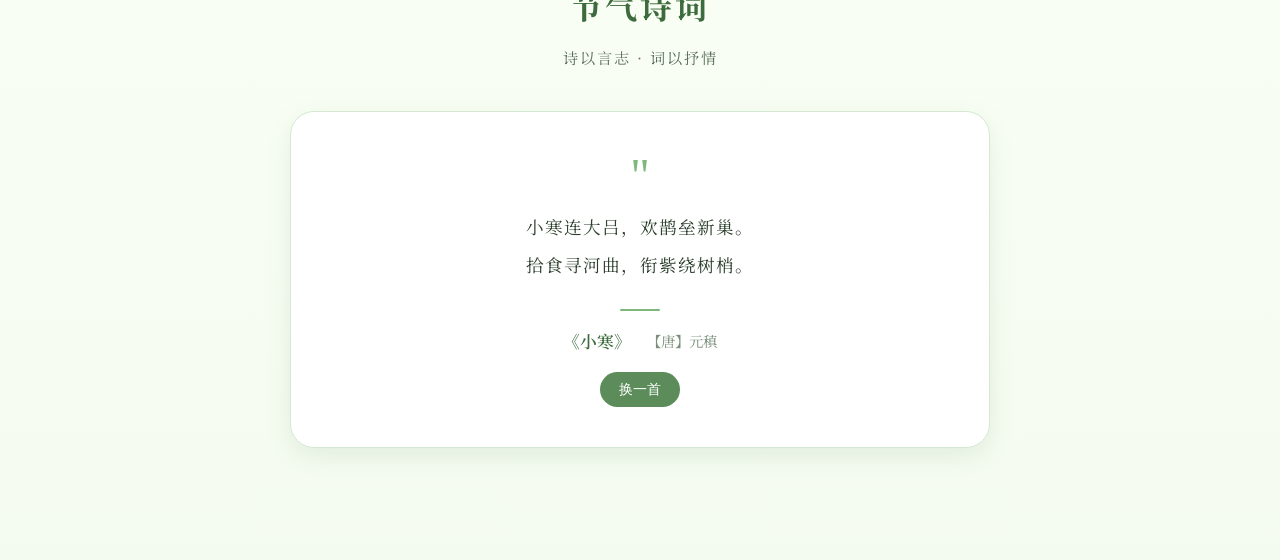
==== commit 7362ada3: "backup current project" ====
--- a/html/index.html
+++ b/html/index.html
@@ -21,7 +21,7 @@
     }
     body{font-family:"Noto Serif SC","STSong","SimSun",serif;background:var(--bg);color:var(--text);line-height:1.7;overflow-x:hidden;transition:background .3s,color .2s}
     /* ========== 导航栏 ========== */
-    .main-nav{position:fixed;top:0;left:0;right:0;z-index:1000;background:var(--nav-bg);backdrop-filter:blur(20px);border-bottom:1px solid var(--border);transition:all .3s}
+    .main-nav{position:fixed;top:0;left:0;right:0;z-index:1000;background:var(--nav-bg);-webkit-backdrop-filter:blur(20px);backdrop-filter:blur(20px);border-bottom:1px solid var(--border);transition:all .3s}
     .main-nav.scrolled{box-shadow:var(--shadow);background:var(--bg-card)}
     .nav-container{max-width:1280px;margin:0 auto;padding:0 2rem;display:flex;align-items:center;justify-content:space-between;height:72px}
     .nav-logo{display:flex;align-items:center;gap:.6rem;text-decoration:none;font-weight:700;font-size:1.3rem;color:var(--green-d)}
@@ -75,6 +75,7 @@
       z-index: 10;
       background: rgba(255, 255, 255, 0.95);
       backdrop-filter: blur(10px);
+      -webkit-backdrop-filter: blur(10px);
       border-radius: 30px;
       padding: 8px 20px;
       box-shadow: 0 4px 20px rgba(0, 0, 0, 0.15);
@@ -147,12 +148,12 @@
       100% { filter: brightness(1) saturate(0.9) hue-rotate(0deg); }
     }
 
-    .hero-season-tag{background:rgba(0,0,0,.5);backdrop-filter:blur(8px);display:inline-block;padding:.3rem 1rem;border-radius:40px;font-size:.85rem;letter-spacing:2px;margin-bottom:1rem}
+    .hero-season-tag{background:rgba(0,0,0,.5);-webkit-backdrop-filter:blur(8px);backdrop-filter:blur(8px);display:inline-block;padding:.3rem 1rem;border-radius:40px;font-size:.85rem;letter-spacing:2px;margin-bottom:1rem}
     .hero-title{font-size:3.2rem;font-weight:700;margin-bottom:.5rem;letter-spacing:3px}
     .hero-desc{font-size:1rem;margin-bottom:1.5rem;opacity:.9}
     .hero-btn{background:var(--green);color:#fff;border:none;padding:.7rem 1.6rem;border-radius:40px;text-decoration:none;display:inline-block;font-weight:500;transition:.2s}
     .hero-btn:hover{background:var(--green-d);transform:translateY(-2px)}
-    .hero-arrow{position:absolute;top:50%;transform:translateY(-50%);background:rgba(0,0,0,.5);backdrop-filter:blur(4px);border:none;color:#fff;width:44px;height:44px;border-radius:50%;font-size:2rem;cursor:pointer;z-index:10;transition:.2s}
+    .hero-arrow{position:absolute;top:50%;transform:translateY(-50%);background:rgba(0,0,0,.5);-webkit-backdrop-filter:blur(4px);backdrop-filter:blur(4px);border:none;color:#fff;width:44px;height:44px;border-radius:50%;font-size:2rem;cursor:pointer;z-index:10;transition:.2s}
     .hero-arrow-prev{left:20px}
     .hero-arrow-next{right:20px}
     .hero-arrow:hover{background:var(--green);color:#fff}
@@ -279,7 +280,7 @@
     .detail-desc{font-size:.85rem;color:var(--text2);line-height:1.8;margin-top:.3rem}
 
     /* 节气详情弹窗 */
-    .term-popup-overlay{position:fixed;top:0;left:0;right:0;bottom:0;background:rgba(0,0,0,.5);z-index:2000;display:none;align-items:center;justify-content:center;backdrop-filter:blur(4px)}
+    .term-popup-overlay{position:fixed;top:0;left:0;right:0;bottom:0;background:rgba(0,0,0,.5);z-index:2000;display:none;align-items:center;justify-content:center;-webkit-backdrop-filter:blur(4px);backdrop-filter:blur(4px)}
     .term-popup-overlay.show{display:flex}
     .term-popup{background:var(--bg2);border-radius:20px;max-width:500px;width:90%;padding:2rem;position:relative;box-shadow:0 20px 60px rgba(0,0,0,.2);animation:popIn .3s ease}
     @keyframes popIn{from{opacity:0;transform:scale(.9) translateY(20px)}to{opacity:1;transform:scale(1) translateY(0)}}
@@ -324,7 +325,7 @@
     .season-box-header .season-label.autumn{background:var(--autumn)}
     .season-box-header .season-label.winter{background:var(--winter)}
     .season-terms-grid{display:grid;grid-template-columns:repeat(3,1fr);gap:.6rem;padding:0 1.2rem 1.2rem}
-    .term-entry{background:rgba(255,255,255,.85);border:1px solid var(--border);border-radius:12px;padding:.8rem .5rem;text-align:center;cursor:pointer;transition:all .3s;text-decoration:none;color:var(--text);display:block;backdrop-filter:blur(4px)}
+    .term-entry{background:rgba(255,255,255,.85);border:1px solid var(--border);border-radius:12px;padding:.8rem .5rem;text-align:center;cursor:pointer;transition:all .3s;text-decoration:none;color:var(--text);display:block;-webkit-backdrop-filter:blur(4px);backdrop-filter:blur(4px)}
     .term-entry:hover{transform:translateY(-2px);box-shadow:0 4px 12px rgba(91,140,90,.12);border-color:var(--green-l);background:rgba(255,255,255,.95)}
     .term-entry .term-name{font-size:1rem;font-weight:600;color:var(--green-d);margin-bottom:.2rem;letter-spacing:1px}
     .term-entry .term-date-small{font-size:.7rem;color:var(--text3)}
@@ -350,7 +351,7 @@
 
     /* ========== 响应式 ========== */
     @media(max-width:768px){
-      .nav-links{display:none;flex-direction:column;position:absolute;top:72px;left:0;right:0;background:var(--bg-card);backdrop-filter:blur(20px);padding:1rem;border-bottom:1px solid var(--border)}
+      .nav-links{display:none;flex-direction:column;position:absolute;top:72px;left:0;right:0;background:var(--bg-card);-webkit-backdrop-filter:blur(20px);backdrop-filter:blur(20px);padding:1rem;border-bottom:1px solid var(--border)}
       .nav-links.open{display:flex}
       .nav-toggle{display:flex}
       .hero-title{font-size:2rem}
@@ -425,11 +426,13 @@
     </div>
   </div>
 </nav>
-
-<!-- 轮播区（原index.html，保持四张图片） -->
+<!-- 轮播区（首页封面 + 四张季节图片） -->
 <section class="hero-banner">
   <div class="hero-slides" id="heroSlides">
-    <div class="hero-slide active spring-slide" style="background-image:url('../images/spring/spring.jpg')">
+        <div class="hero-slide active home-slide" style="background-image:url('../images/home.png');background-size:cover;background-position:center center">
+      <div class="hero-slide-content"><span class="hero-season-tag">二十四节气</span><a href="index.html" class="hero-btn">🌿 探索节气 →</a></div>
+    </div>
+    <div class="hero-slide spring-slide" style="background-image:url('../images/spring/spring.jpg')">
       <div class="hero-slide-content"><span class="hero-season-tag">春 · 生</span><h1 class="hero-title">万物复苏 · 春耕始萌</h1><p class="hero-desc">立春雨水惊蛰春分清明谷雨，大地从沉寂中苏醒</p><a href="spring.html" class="hero-btn">🌸 春和景明 →</a></div>
     </div>
     <div class="hero-slide summer-slide" style="background-image:url('../images/summer/summer.jpg')">
@@ -447,7 +450,7 @@
     <span class="hero-current-term-label">当前节气</span>
     <span class="hero-current-term-name" id="currentTermName">加载中...</span>
   </div>
-  <div class="hero-dots" id="heroDots"><span class="dot active"></span><span class="dot"></span><span class="dot"></span><span class="dot"></span></div>
+  <div class="hero-dots" id="heroDots"><span class="dot active"></span><span class="dot"></span><span class="dot"></span><span class="dot"></span><span class="dot"></span></div>
   <button class="hero-arrow hero-arrow-prev" id="prevSlide">&#8249;</button>
   <button class="hero-arrow hero-arrow-next" id="nextSlide">&#8250;</button>
 </section>
@@ -753,42 +756,49 @@
   console.log('🌿 当前节气: ' + term.name + ' | 季节: ' + term.season);
 }
 
-const seasonOrder = { spring: 0, summer: 1, autumn: 2, winter: 3 };
+const seasonOrder = { spring: 1, summer: 2, autumn: 3, winter: 4 };
 const currentSeason = getCurrentSeason();
 
 let slideIndex = 0;
 const slides = document.querySelectorAll('.hero-slide');
 const dots = document.querySelectorAll('.dot');
 let autoTimer;
-
-// 重新排序幻灯片：当前季节优先
+// 重新排序幻灯片：当前季节优先（首页封面始终在第一）
 function reorderSlides() {
   const container = document.getElementById('heroSlides');
   const slideArray = Array.from(slides);
   const dotArray = Array.from(dots);
   
-  // 计算偏移量：当前季节幻灯片的索引
-  const offset = seasonOrder[currentSeason];
+  // 首页封面始终固定在最前面
+  const homeSlide = slideArray[0];
+  const homeDot = dotArray[0];
+  const seasonSlides = slideArray.slice(1);
+  const seasonDots = dotArray.slice(1);
   
-  // 重新排列幻灯片和圆点
-  const reorderedSlides = [...slideArray.slice(offset), ...slideArray.slice(0, offset)];
-  const reorderedDots = [...dotArray.slice(offset), ...dotArray.slice(0, offset)];
+  // 计算季节幻灯片偏移量（相对季节数组内部索引）
+  const seasonOffset = seasonOrder[currentSeason] - 1;
   
-  // 清空并重新添加
+  // 重新排列季节幻灯片和圆点（不包含首页封面）
+  const reorderedSeasonSlides = [...seasonSlides.slice(seasonOffset), ...seasonSlides.slice(0, seasonOffset)];
+  const reorderedSeasonDots = [...seasonDots.slice(seasonOffset), ...seasonDots.slice(0, seasonOffset)];
+  
+  // 清空并重新添加：首页封面始终在最前
   container.innerHTML = '';
-  reorderedSlides.forEach((slide, i) => {
+  container.appendChild(homeSlide);
+  homeSlide.classList.add('active');
+  reorderedSeasonSlides.forEach(slide => {
     container.appendChild(slide);
-    if (i === 0) slide.classList.add('active');
-    else slide.classList.remove('active');
+    slide.classList.remove('active');
   });
   
-  // 更新圆点
+  // 更新圆点：首页封面圆点始终在最前
   const dotsContainer = document.getElementById('heroDots');
   dotsContainer.innerHTML = '';
-  reorderedDots.forEach((dot, i) => {
+  dotsContainer.appendChild(homeDot);
+  homeDot.classList.add('active');
+  reorderedSeasonDots.forEach(dot => {
     dotsContainer.appendChild(dot);
-    if (i === 0) dot.classList.add('active');
-    else dot.classList.remove('active');
+    dot.classList.remove('active');
   });
 }
 
@@ -1131,4 +1141,6 @@
 
   <script src="../js/common.js"></script>
 </body>
-</html>+</html>
+
+
--- a/css/common.css
+++ b/css/common.css
@@ -1,4 +1,4 @@
-/* ============================================
+﻿/* ============================================
    二十四节气 - 公共基础样式
    所有页面共享：导航球、基础重置、滚动条
    ============================================ */
@@ -60,8 +60,8 @@
 }
 .top-left-nav-item {
   background: rgba(255, 255, 255, 0.95);
+  -webkit-backdrop-filter: blur(10px);
   backdrop-filter: blur(10px);
-  -webkit-backdrop-filter: blur(10px);
   border-radius: 25px;
   padding: 0.55rem 1.2rem;
   color: #444;
@@ -114,3 +114,5 @@
 @media print {
   .top-left-nav { display: none !important; }
 }
+
+
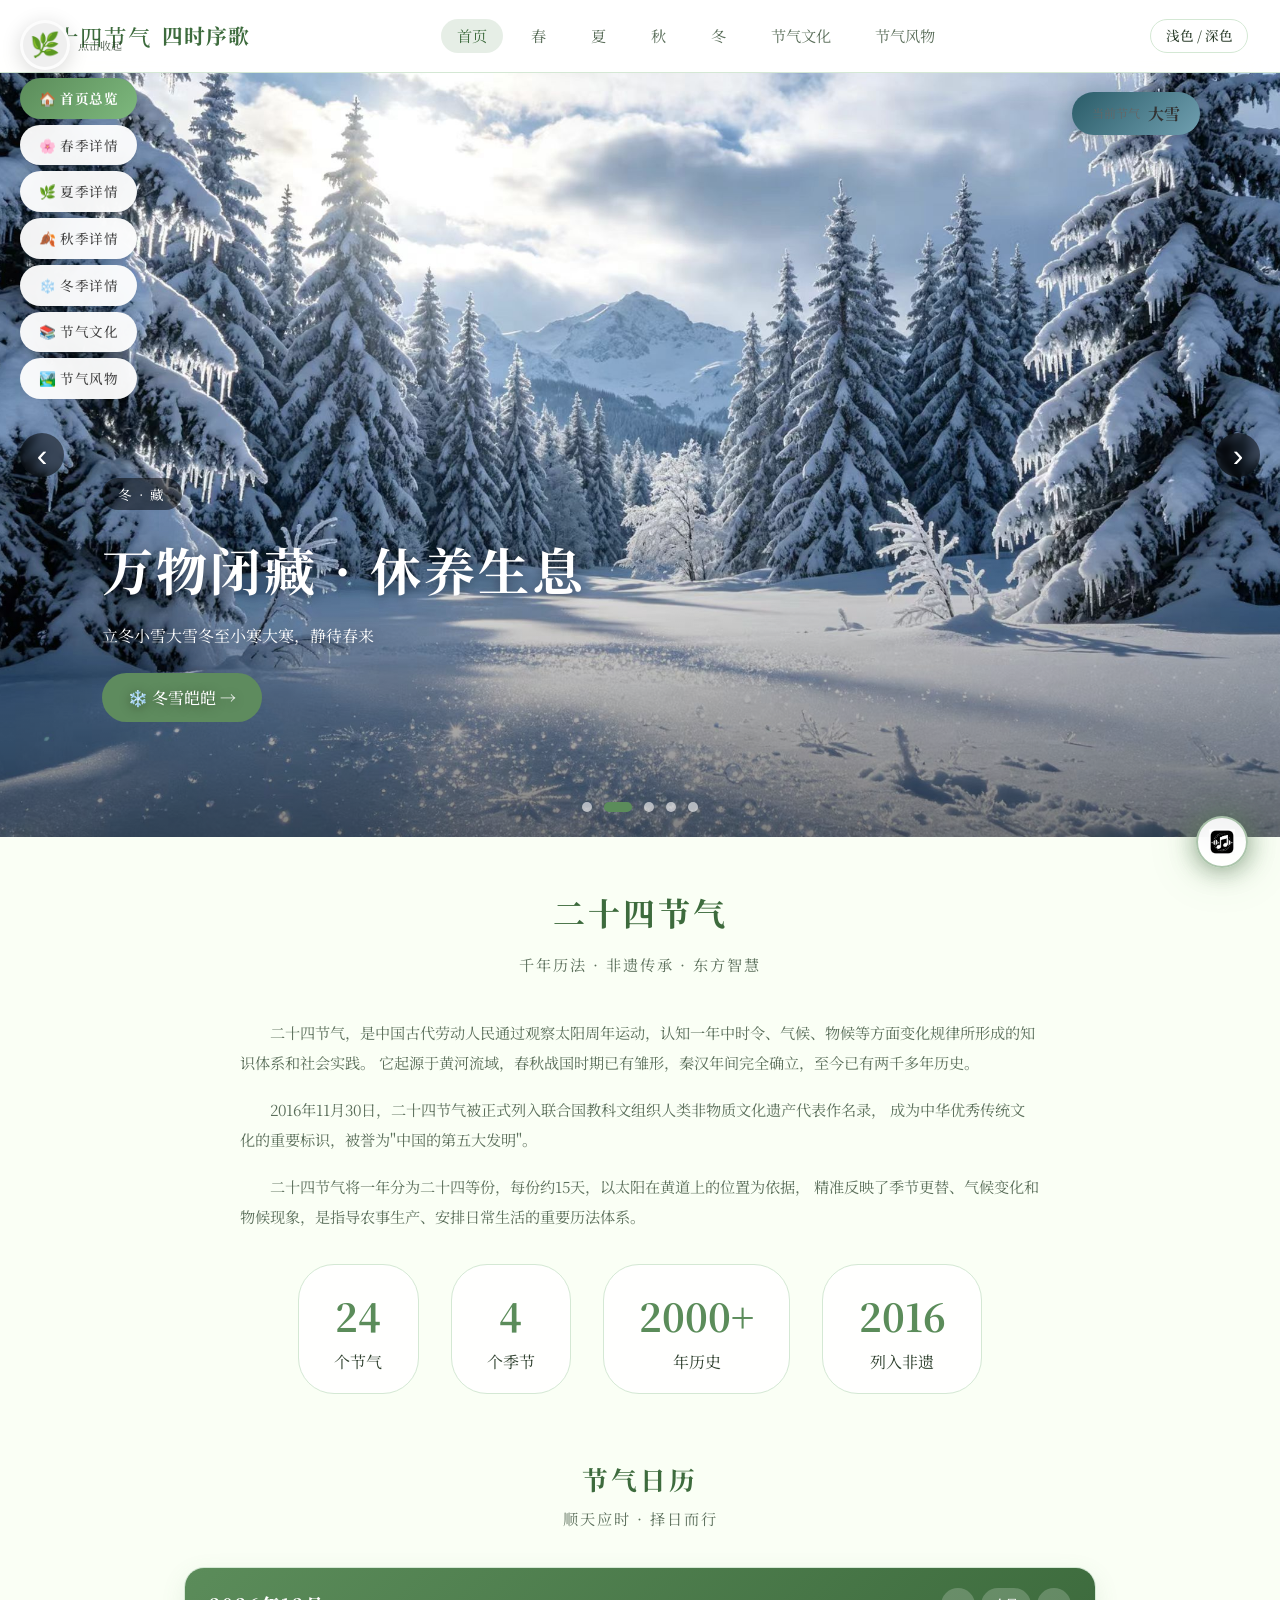
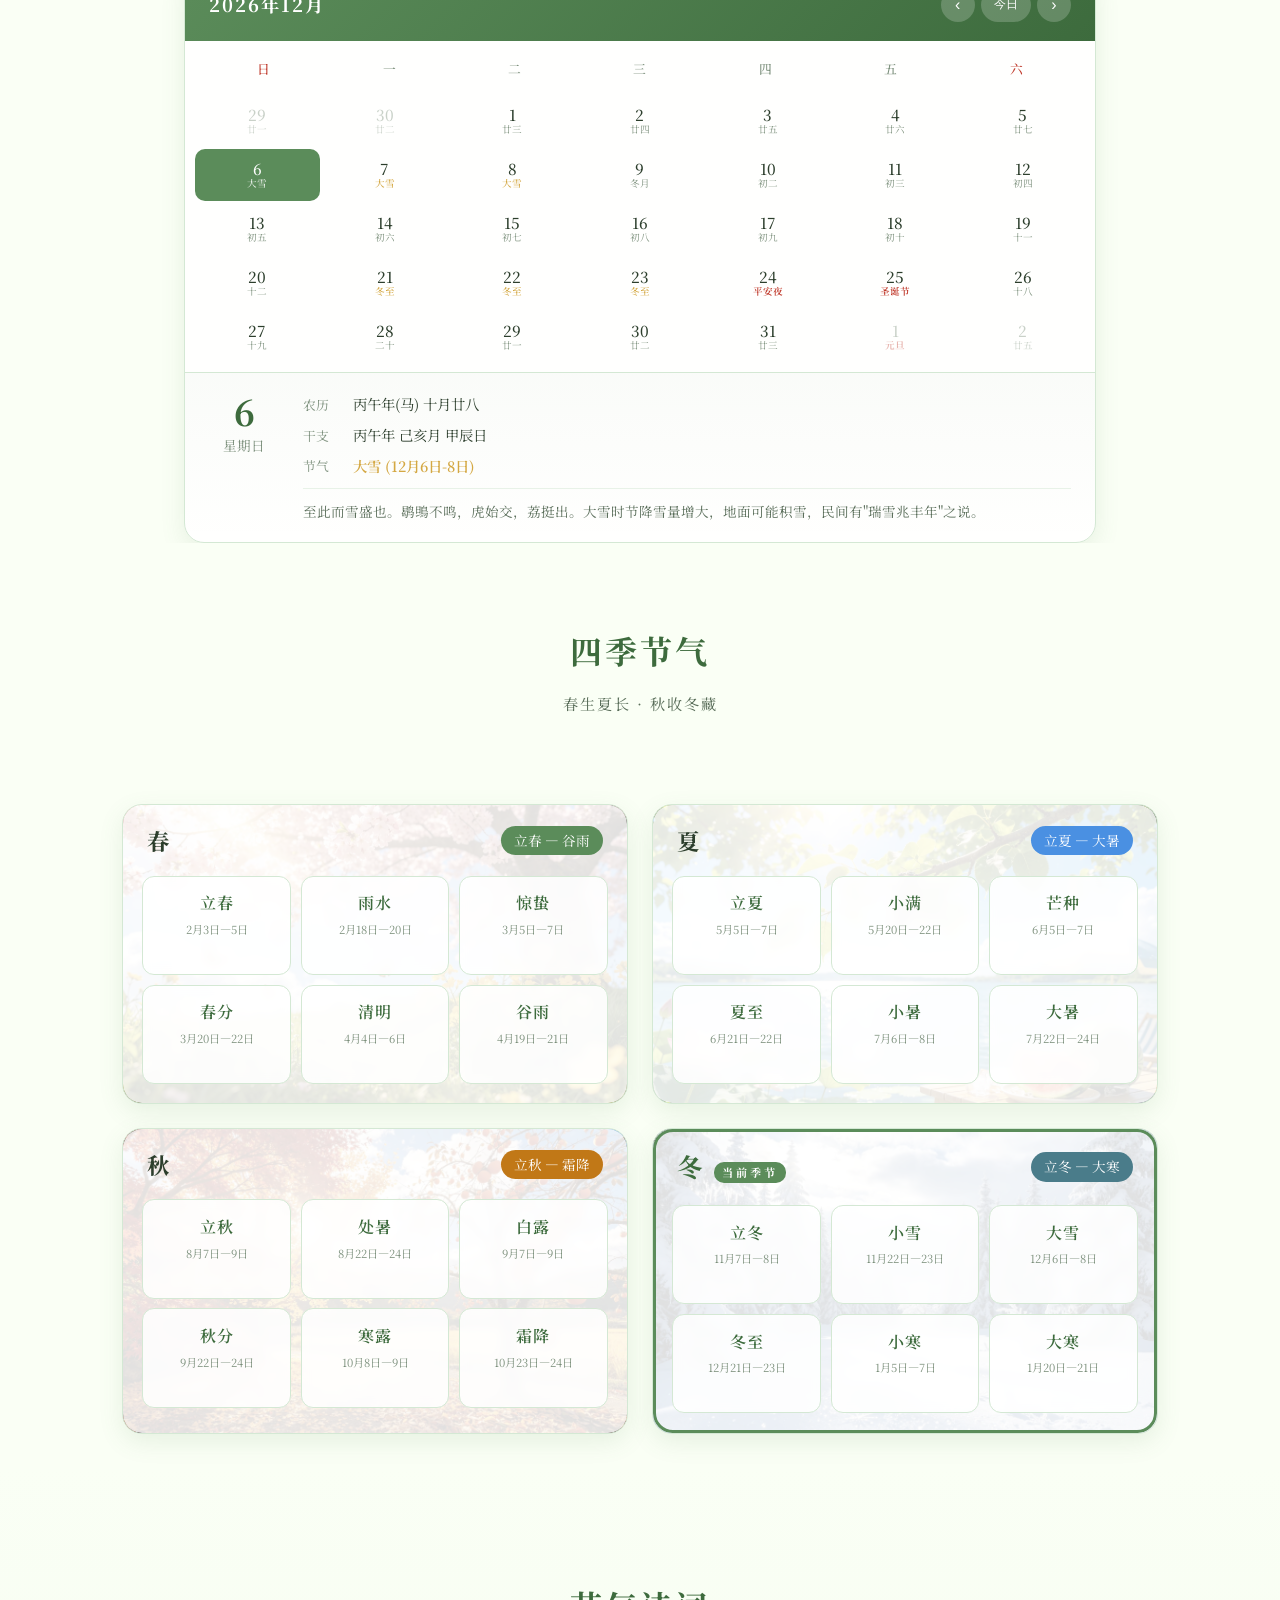
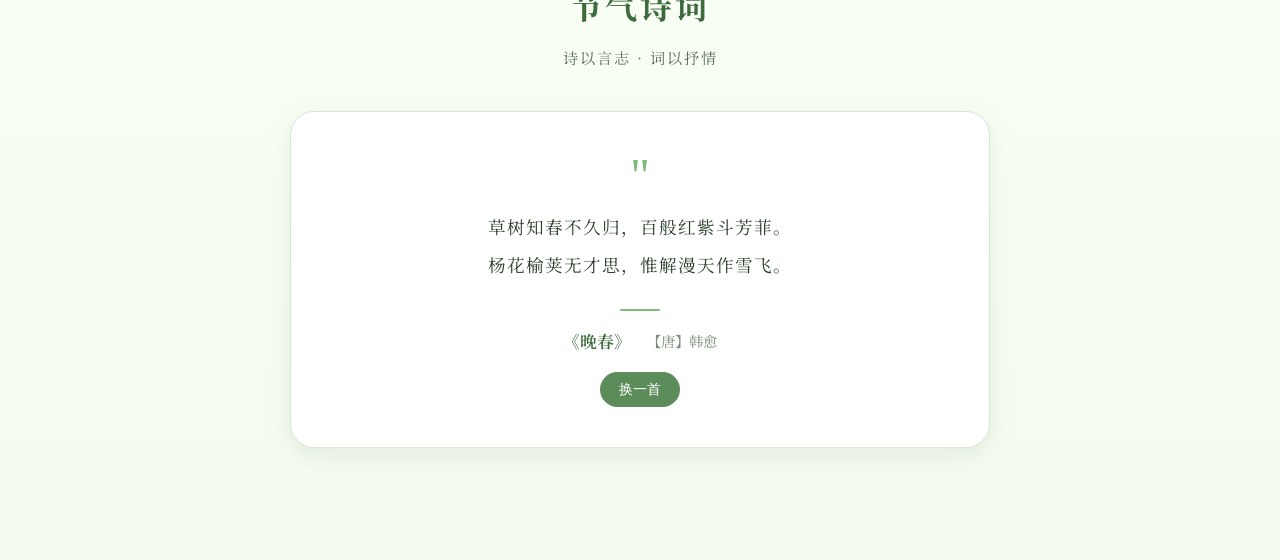
==== commit bdbfbec7: "feat:add music" ====
--- a/html/index.html
+++ b/html/index.html
@@ -1140,6 +1140,13 @@
 </script>
 
   <script src="../js/common.js"></script>
+  <!-- 背景音乐 -->
+  <audio id="bgmAudio" src="../mp3/back_music.mp3" loop preload="auto"></audio>
+  <button class="music-toggle playing" id="musicToggleBtn" title="音乐开关">
+    <img src="../mp3/ui_music.png" alt="音乐">
+    <span class="music-tooltip" id="musicTooltip">暂停音乐</span>
+  </button>
+
 </body>
 </html>
 
--- a/css/common.css
+++ b/css/common.css
@@ -114,5 +114,101 @@
 @media print {
   .top-left-nav { display: none !important; }
 }
-
-
+/* --- 背景音乐控制按钮 --- */
+.music-toggle {
+  position: fixed;
+  bottom: 32px;
+  right: 32px;
+  z-index: 9998;
+  width: 52px;
+  height: 52px;
+  border-radius: 50%;
+  border: 2px solid rgba(255,255,255,0.6);
+  background: rgba(255,255,255,0.92);
+  backdrop-filter: blur(12px);
+  -webkit-backdrop-filter: blur(12px);
+  box-shadow: 0 4px 20px rgba(0,0,0,0.12), 0 0 0 0 rgba(91,140,90,0.4);
+  cursor: pointer;
+  display: flex;
+  align-items: center;
+  justify-content: center;
+  transition: all 0.35s cubic-bezier(0.25, 0.8, 0.25, 1.2);
+  overflow: hidden;
+  outline: none;
+  -webkit-tap-highlight-color: transparent;
+}
+.music-toggle img {
+  width: 26px;
+  height: 26px;
+  object-fit: contain;
+  transition: transform 0.35s ease;
+  pointer-events: none;
+}
+/* 播放中：脉冲光晕 + 图标旋转 */
+.music-toggle.playing {
+  box-shadow: 0 4px 24px rgba(0,0,0,0.15), 0 0 24px rgba(91,140,90,0.5), 0 0 48px rgba(91,140,90,0.25);
+  border-color: rgba(91,140,90,0.5);
+}
+.music-toggle.playing img {
+  animation: musicSpin 4s linear infinite;
+}
+/* 暂停状态：图标静止 + 半透明叠加 */
+.music-toggle.paused {
+  box-shadow: 0 4px 20px rgba(0,0,0,0.1);
+}
+.music-toggle.paused img {
+  opacity: 0.55;
+  filter: grayscale(0.5);
+  animation: none;
+}
+/* 悬停效果 */
+.music-toggle:hover {
+  transform: scale(1.15);
+  box-shadow: 0 8px 32px rgba(0,0,0,0.18), 0 0 32px rgba(91,140,90,0.55), 0 0 60px rgba(91,140,90,0.3);
+}
+.music-toggle:active {
+  transform: scale(0.92);
+  transition: transform 0.12s ease;
+}
+/* 提示文字（点击后短暂显示） */
+.music-toggle .music-tooltip {
+  position: absolute;
+  bottom: 64px;
+  right: -20px;
+  background: rgba(0,0,0,0.78);
+  color: #fff;
+  font-size: 12px;
+  padding: 5px 14px;
+  border-radius: 14px;
+  white-space: nowrap;
+  pointer-events: none;
+  opacity: 0;
+  transform: translateY(6px);
+  transition: opacity 0.3s ease, transform 0.3s ease;
+  font-family: "Noto Serif SC", serif;
+  letter-spacing: 1px;
+}
+.music-toggle.show-tooltip .music-tooltip {
+  opacity: 1;
+  transform: translateY(0);
+}
+@keyframes musicSpin {
+  from { transform: rotate(0deg); }
+  to   { transform: rotate(360deg); }
+}
+/* 响应式 */
+@media (max-width: 768px) {
+  .music-toggle {
+    bottom: 20px;
+    right: 20px;
+    width: 44px;
+    height: 44px;
+  }
+  .music-toggle img {
+    width: 22px;
+    height: 22px;
+  }
+}
+@media print {
+  .music-toggle { display: none !important; }
+}
